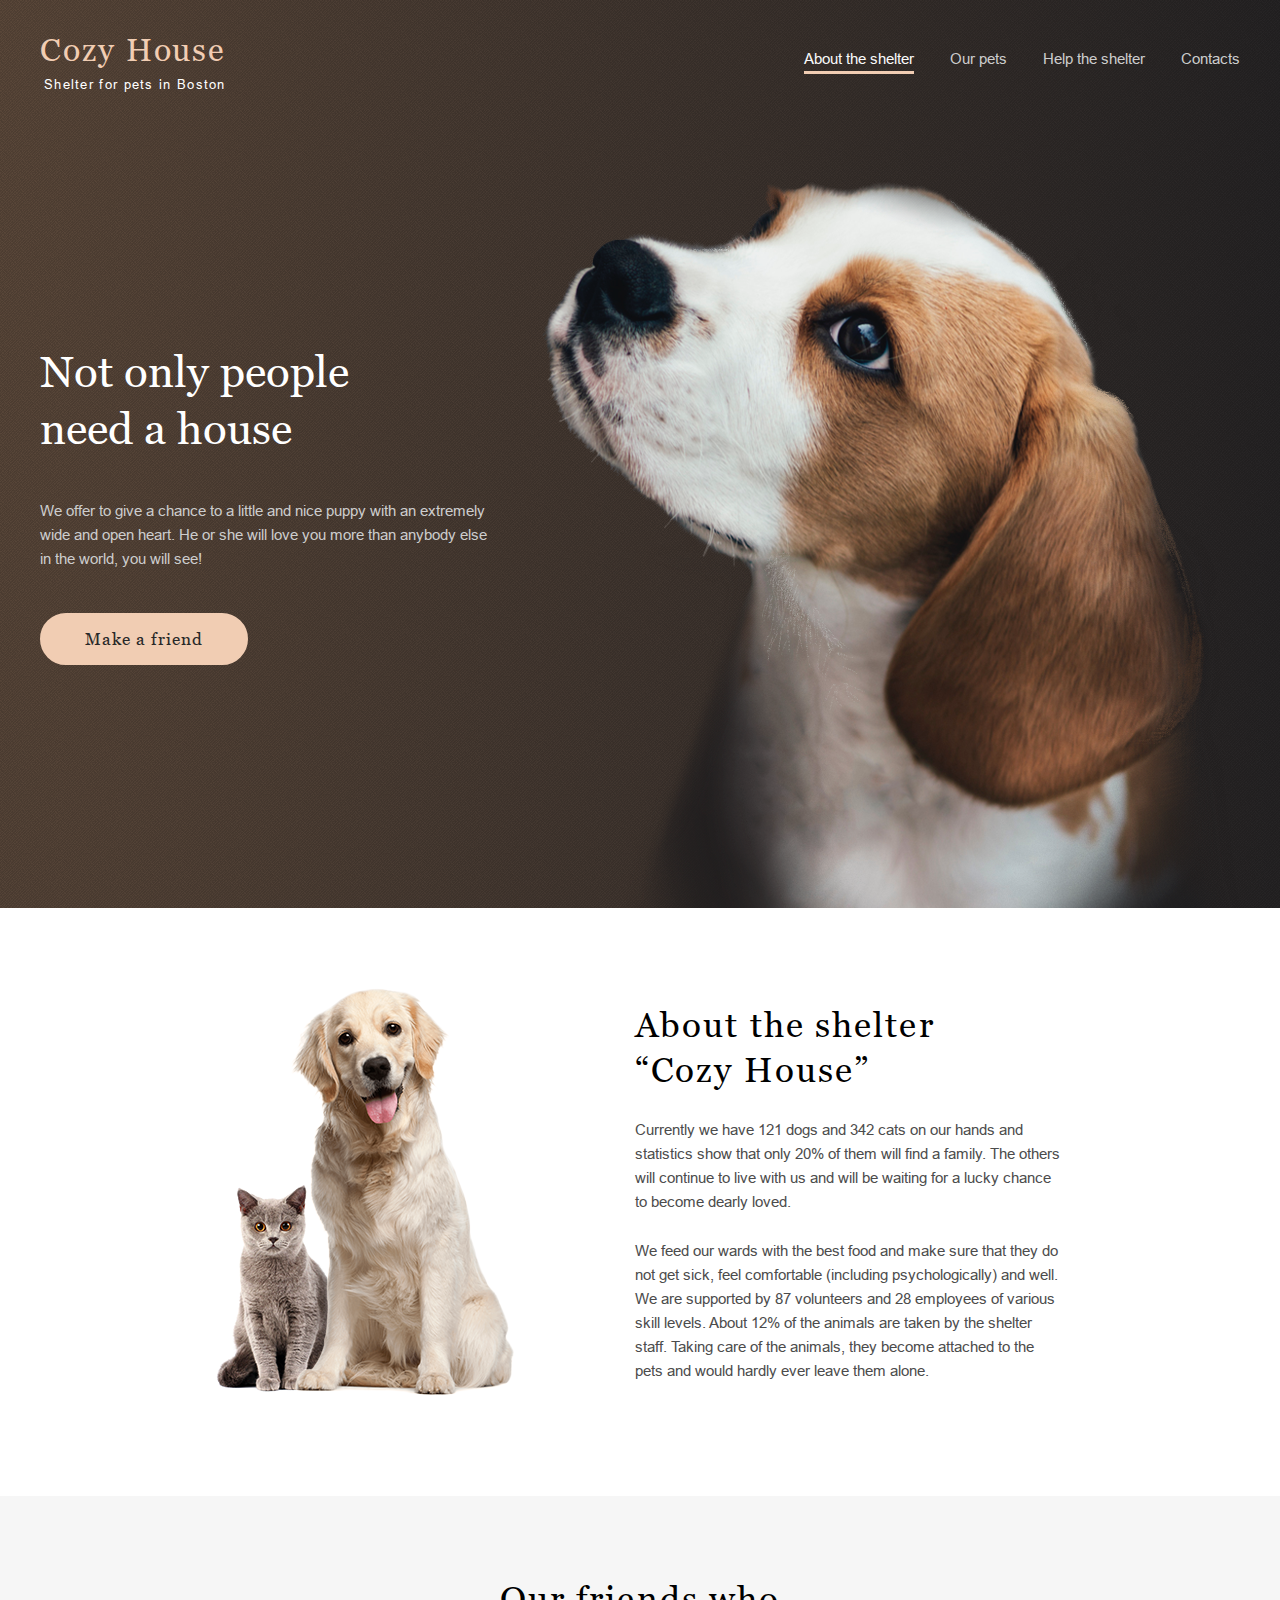
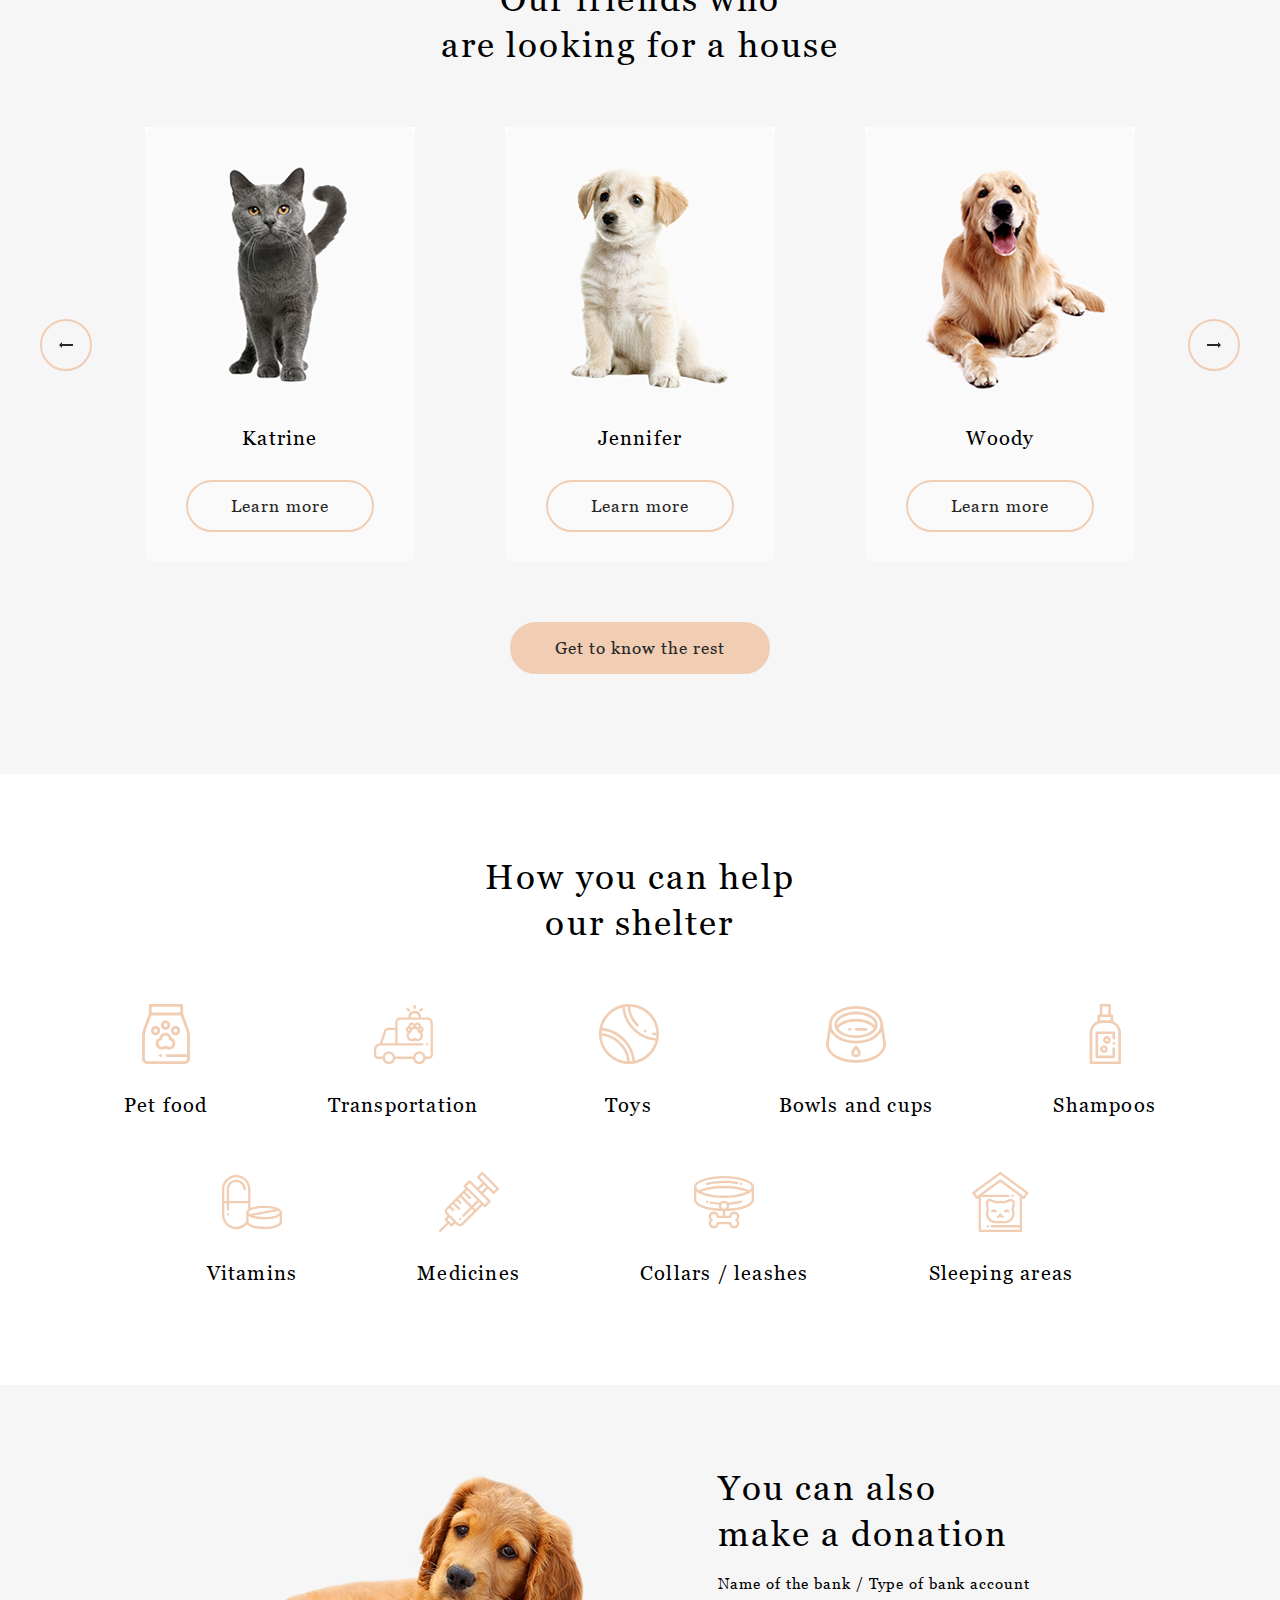
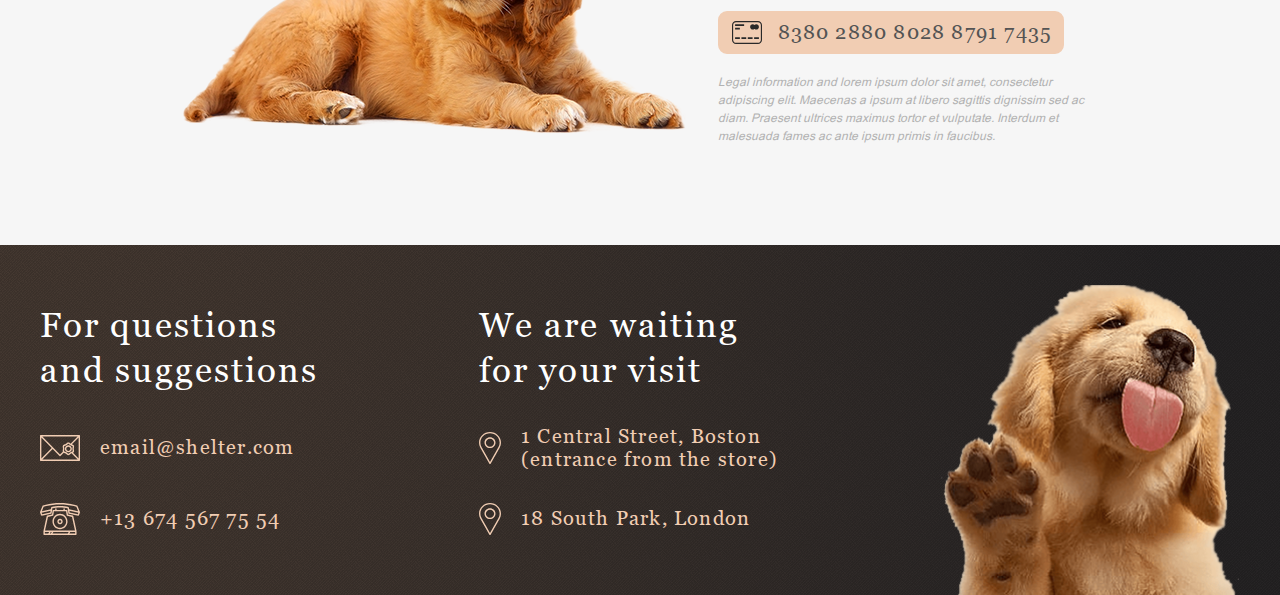
==== main/index.html @ 8ebf99be "fix: burger button elements" ====
<!DOCTYPE html>
<html lang="en">

<head>
  <meta charset="UTF-8">
  <meta name="viewport" content="width=device-width, initial-scale=1.0">
  <link rel="shortcut icon" href="../assets/favicon.ico" type="image/x-icon">
  <link rel="stylesheet" href="../assets/style.css">
  <link rel="stylesheet" href="style.css">

  <title>Cozy House - Main</title>
</head>

<body>
  <header class="header">
    <div class="header-wrapper">
      <a class="logo">
        <h1 class="logo__title title title--style-h1">Cozy House</h1>
        <div class="logo__subtitle">Shelter for pets in Boston</div>
      </a>

      <nav class="nav">
        <ul class="nav-list">
          <li class="nav-list__item nav-list__item--active">
            <a class="nav-list__link link">About the shelter</a>
          </li>
          <li class="nav-list__item">
            <a class="nav-list__link link" href="../pets/index.html">Our pets</a>
          </li>
          <li class="nav-list__item">
            <a class="nav-list__link link" href="#help">Help the shelter</a>
          </li>
          <li class="nav-list__item">
            <a class="nav-list__link link" href="#footer">Contacts</a>
          </li>
        </ul>
      </nav>

      <button class="burger-btn">
        <span class="burger-btn__line"></span>
        <span class="burger-btn__line"></span>
        <span class="burger-btn__line"></span>
      </button>
    </div>

  </header>
  <main>
    <section class="not-only">
      <div class="not-only-wrapper content-wrapper">
        <div class="not-only-content">
          <h2 class="not-only-content__heading title title--style-h2">Not only people need a house</h2>
          <p class="not-only-content__text text">
            We offer to give a chance to a little and nice puppy with an extremely wide and open heart. He or she will
            love you more than anybody else in the world, you will see!
          </p>
          <a href="#pets" class="not-only-content__button button button--style-primary">Make a friend</a>
        </div>

        <div class="start-screen__image">
          <img src="../assets/img/start-screen-puppy.png" alt="puppy">
        </div>
      </div>
    </section>

    <section class="about">
      <div class="about-wrapper content-wrapper">
        <div class="about__image">
          <img src="../assets/img/about-pets.png" alt="cat and dog">
        </div>

        <div class="about-content">
          <h3 class="about__heading title title--style-h3">About the shelter “Cozy House”</h3>
          <p class="about__text text">
            Currently we have 121 dogs and 342 cats on our hands and statistics show that only 20% of them will find a
            family. The others will continue to live with us and will be waiting for a lucky chance to become dearly
            loved.
          </p>
          <p class="about__text text">
            We feed our wards with the best food and make sure that they do not get sick, feel comfortable (including
            psychologically) and well. We are supported by 87 volunteers and 28 employees of various skill levels.
            About 12% of the animals are taken by the shelter staff. Taking care of the animals, they become attached
            to the pets and would hardly ever leave them alone.
          </p>
        </div>
      </div>
    </section>

    <section id="pets" class="pets">
      <div class="pets-wrapper content-wrapper">
        <h3 class="pets__heading title title--style-h3">
          Our friends who<br>
          are looking for a house
        </h3>

        <div class="slider">
          <button class="slider__arrow slider__arrow--direction-left button button--style-secondary button--form-round">
            <img src="../assets/svg/arrow-left.svg" alt="arrow left">
          </button>

          <div class="slider__cards pet-cards">
            <div class="slider-cards__card pet-card">
              <div class="pet-card__image">
                <img width="270" height="270" src="../assets/img/pets-katrine.jpg" alt="cat Katrine">
              </div>
              <div class="pet-card__name">Katrine</div>

              <button class="button button--style-secondary">Learn more</button>
            </div>

            <div class="slider-cards__card pet-card">
              <div class="pet-card__image">
                <img width="270" height="270" src="../assets/img/pets-jennifer.jpg" alt="puppy Jennifer">
              </div>
              <div class="pet-card__name">Jennifer</div>

              <button class="button button--style-secondary">Learn more</button>
            </div>

            <div class="slider-cards__card pet-card">
              <div class="pet-card__image">
                <img width="270" height="270" src="../assets/img/pets-woody.jpg" alt="dog Woody">
              </div>
              <div class="pet-card__name">Woody</div>

              <button class="button button--style-secondary">Learn more</button>
            </div>
          </div>

          <button
            class="slider__arrow slider__arrow--direction-right button button--style-secondary button--form-round">
            <img src="../assets/svg/arrow-right.svg" alt="arrow right">
          </button>
        </div>

        <a href="../pets/index.html" class="pets__button button button--style-primary">Get to know the rest</a>
      </div>
    </section>

    <section id="help" class="help">
      <div class="help-wrapper content-wrapper">
        <h3 class="help__heading title title--style-h3">
          How you can help our shelter
        </h3>

        <div class="help-items">
          <div class="help-items__item help-item">
            <div class="help-item__image">
              <img src="../assets/svg/icon-pet-food.svg" alt="pet food">
            </div>
            <div class="help-item__name title">Pet food</div>
          </div>
          <div class="help-items__item help-item">
            <div class="help-item__image">
              <img src="../assets/svg/icon-transportation.svg" alt="transportation">
            </div>
            <div class="help-item__name title">Transportation</div>
          </div>
          <div class="help-items__item help-item">
            <div class="help-item__image">
              <img src="../assets/svg/icon-toys.svg" alt="toys">
            </div>
            <div class="help-item__name title">Toys</div>
          </div>
          <div class="help-items__item help-item">
            <div class="help-item__image">
              <img src="../assets/svg/icon-bowls-and-cups.svg" alt="bowls and cups">
            </div>
            <div class="help-item__name title">Bowls and cups</div>
          </div>
          <div class="help-items__item help-item">
            <div class="help-item__image">
              <img src="../assets/svg/icon-shampoos.svg" alt="shampoos">
            </div>
            <div class="help-item__name title">Shampoos</div>
          </div>
          <div class="help-items__item help-item">
            <div class="help-item__image">
              <img src="../assets/svg/icon-vitamins.svg" alt="vitamins">
            </div>
            <div class="help-item__name title">Vitamins</div>
          </div>
          <div class="help-items__item help-item">
            <div class="help-item__image">
              <img src="../assets/svg/icon-medicines.svg" alt="medicines">
            </div>
            <div class="help-item__name title">Medicines</div>
          </div>
          <div class="help-items__item help-item">
            <div class="help-item__image">
              <img src="../assets/svg/icon-collars-or-leashes.svg" alt="collars or leashes">
            </div>
            <div class="help-item__name title">Collars / leashes</div>
          </div>
          <div class="help-items__item help-item">
            <div class="help-item__image">
              <img src="../assets/svg/icon-sleeping-area.svg" alt="sleeping areas">
            </div>
            <div class="help-item__name title">Sleeping areas</div>
          </div>
        </div>
      </div>
    </section>

    <section class="donation">
      <div class="donation-wrapper content-wrapper">
        <div class="donation__image">
          <img src="../assets/img/donation-dog.png" alt="cat and dog">
        </div>

        <div class="donation-content">
          <h3 class="donation__heading title title--style-h3">
            You can also make a donation
          </h3>
          <div class="donation__subheading title title--style-h5">Name of the bank / Type of bank account</div>
          <a class="donation__link donation-link button button--style-primary">
            <img width="31" height="23" src="../assets/svg/credit-card.svg" alt="credit card">
            <span class="donation-link__title title">8380 2880 8028 8791 7435</span>
          </a>
          <p class="donation__hint hint">
            Legal information and lorem ipsum dolor sit amet, consectetur adipiscing elit. Maecenas a ipsum at libero
            sagittis dignissim sed ac diam. Praesent ultrices maximus tortor et vulputate. Interdum et malesuada fames
            ac ante ipsum primis in faucibus.
          </p>
        </div>
      </div>
    </section>
  </main>

  <footer id="footer" class="footer">
    <div class="footer-wrapper">
      <div class="footer-contacts">
        <h3 class="footer__title title title--style-h3">For questions and suggestions</h3>
        <a class="footer-link" href="mailto:email@shelter.com">
          <svg class="footer-link__icon" width="40" height="32" viewBox="0 0 40 32" xmlns="http://www.w3.org/2000/svg">
            <path
              d="M39.315 3H0.684964C0.5033 3 0.329077 3.07325 0.200621 3.20362C0.0721657 3.334 0 3.51084 0 3.69522V28.3048C0 28.4892 0.0721657 28.666 0.200621 28.7964C0.329077 28.9268 0.5033 29 0.684964 29H39.315C39.4967 29 39.6709 28.9268 39.7994 28.7964C39.9278 28.666 40 28.4892 40 28.3048V3.69522C40 3.51084 39.9278 3.334 39.7994 3.20362C39.6709 3.07325 39.4967 3 39.315 3ZM32.5774 18.0331C32.6846 18.5259 32.7954 19.0355 32.6513 19.2882C32.4966 19.5596 31.9966 19.7173 31.5131 19.8699C31.1316 19.9902 30.7373 20.1147 30.3857 20.3212C30.0461 20.5206 29.7523 20.8001 29.4683 21.0704C29.0772 21.4426 28.7079 21.794 28.374 21.794C28.04 21.794 27.6706 21.4425 27.2797 21.0704C26.9956 20.8001 26.7018 20.5205 26.3622 20.3212C26.0107 20.1147 25.6163 19.9903 25.2348 19.8699C24.7513 19.7173 24.2513 19.5596 24.0967 19.2882C23.9526 19.0355 24.0633 18.5259 24.1705 18.0331C24.2584 17.6285 24.3493 17.2103 24.3493 16.7821C24.3493 16.354 24.2584 15.9356 24.1705 15.5311C24.0633 15.0383 23.9526 14.5288 24.0967 14.2759C24.2513 14.0046 24.7513 13.8468 25.2348 13.6942C25.6163 13.5739 26.0107 13.4494 26.3622 13.243C26.7018 13.0435 26.9956 12.764 27.2797 12.4937C27.6706 12.1216 28.04 11.7701 28.374 11.7701C28.7079 11.7701 29.0773 12.1216 29.4683 12.4937C29.7523 12.764 30.0461 13.0435 30.3857 13.243C30.7373 13.4493 31.1316 13.5738 31.5131 13.6941C31.9966 13.8467 32.4966 14.0045 32.6512 14.2758C32.7954 14.5286 32.6846 15.0381 32.5774 15.5309C32.4895 15.9354 32.3986 16.3537 32.3986 16.7819C32.3986 17.2102 32.4895 17.6286 32.5774 18.0331ZM30.5975 11.6608C30.5345 11.6024 30.4705 11.5416 30.4053 11.4795C29.8904 10.9896 29.2497 10.3798 28.374 10.3798C27.4982 10.3798 26.8575 10.9896 26.3426 11.4795C26.1045 11.7061 25.8796 11.9201 25.6761 12.0396C25.4574 12.168 25.1518 12.2645 24.8281 12.3666C24.1276 12.5876 23.3336 12.8381 22.9109 13.5797C22.5001 14.3004 22.6768 15.1134 22.8328 15.8307C22.9081 16.1777 22.9794 16.5055 22.9794 16.7821C22.9794 17.0587 22.9081 17.3866 22.8328 17.7336C22.6975 18.3556 22.5473 19.0496 22.7775 19.693L19.9997 22.5464L2.32449 4.39044H37.6748L30.5975 11.6608ZM11.7007 16L1.36993 26.6116V5.38812L11.7007 16ZM12.6635 16.989L19.5124 24.0242C19.5761 24.0896 19.6519 24.1416 19.7356 24.177C19.8192 24.2125 19.9089 24.2308 19.9996 24.2308C20.0902 24.2308 20.18 24.2125 20.2636 24.177C20.3472 24.1416 20.4231 24.0896 20.4868 24.0242L23.6841 20.7398C24.044 20.9494 24.4495 21.0781 24.8281 21.1976C25.1518 21.2997 25.4575 21.3962 25.6761 21.5245C25.8796 21.644 26.1044 21.8581 26.3426 22.0846C26.8575 22.5746 27.4982 23.1844 28.374 23.1844C29.2496 23.1844 29.8904 22.5746 30.4053 22.0846C30.6434 21.858 30.8682 21.644 31.0718 21.5244C31.2043 21.4466 31.3691 21.3806 31.5502 21.3179L37.675 27.6094H2.32431L12.6635 16.989ZM32.9664 20.7946C33.3117 20.6108 33.6223 20.3612 33.8371 19.9846C34.2479 19.2639 34.0711 18.4508 33.9151 17.7336C33.8398 17.3866 33.7686 17.0587 33.7686 16.7821C33.7686 16.5055 33.8398 16.1777 33.9151 15.8307C34.0711 15.1134 34.2479 14.3005 33.837 13.5797C33.4142 12.8381 32.6203 12.5876 31.9197 12.3666L31.8559 12.3463L38.6301 5.38738V26.6122L32.9664 20.7946Z"
              fill="#F1CDB3" />
            <path
              d="M28.374 13.2424C26.451 13.2424 24.8865 14.8302 24.8865 16.782C24.8865 18.7337 26.451 20.3215 28.374 20.3215C30.297 20.3215 31.8614 18.7337 31.8614 16.782C31.8614 14.8302 30.2969 13.2424 28.374 13.2424ZM28.374 18.9311C27.2064 18.9311 26.2564 17.967 26.2564 16.782C26.2564 15.5969 27.2063 14.6328 28.374 14.6328C29.5416 14.6328 30.4915 15.5969 30.4915 16.782C30.4915 17.967 29.5415 18.9311 28.374 18.9311Z"
              fill="#F1CDB3" />
          </svg>
          <span class="footer-link__text title title--style-h4">email@shelter.com</span>
        </a>

        <a href="tel:+136745677554" class="footer-link">
          <svg class="footer-link__icon" width="40" height="32" viewBox="0 0 40 32" xmlns="http://www.w3.org/2000/svg">
            <path
              d="M39.9461 8.89543L37.5102 2.9049C37.4685 2.80251 37.4043 2.71139 37.3226 2.63868C37.2408 2.56598 37.1437 2.51367 37.0389 2.48585L34.111 1.70799C25.5388 -0.569376 14.4609 -0.569281 5.88906 1.70799L2.96105 2.48585C2.85626 2.51367 2.75918 2.56598 2.67743 2.63868C2.59568 2.71139 2.53147 2.80251 2.48984 2.9049L0.0539764 8.89543C-0.0131281 9.06038 -0.0178273 9.24503 0.0407965 9.41333L1.01509 12.2089C1.07166 12.3713 1.18339 12.5075 1.32986 12.5925C1.47633 12.6775 1.64776 12.7056 1.8128 12.6717L11.0692 10.7747C11.2084 10.7462 11.3359 10.675 11.4348 10.5706C11.5337 10.4661 11.5993 10.3334 11.623 10.19L12.4245 5.32594C16.8365 4.18994 23.1635 4.18994 27.5753 5.32594L28.3769 10.19C28.4006 10.3335 28.4662 10.4663 28.5651 10.5707C28.664 10.6751 28.7915 10.7463 28.9307 10.7748L38.187 12.6718C38.3521 12.7056 38.5234 12.6774 38.6699 12.5924C38.8164 12.5075 38.9281 12.3714 38.9848 12.209L39.9592 9.41343C40.0178 9.2451 40.0131 9.06043 39.9461 8.89543ZM2.13193 11.1412L1.63183 9.70624L10.5973 7.78606L10.321 9.46295L2.13193 11.1412ZM11.6222 4.0568C11.4935 4.09314 11.3777 4.16636 11.2883 4.26784C11.1989 4.36933 11.1396 4.49486 11.1174 4.62969L10.848 6.26453L1.85991 8.1896L3.65015 3.78707L6.2409 3.09877C14.5991 0.878304 25.4007 0.878208 33.7593 3.09877L36.35 3.78707L38.1403 8.1896L29.1522 6.26453L28.8828 4.62969C28.8606 4.49487 28.8013 4.36936 28.7119 4.26788C28.6224 4.1664 28.5066 4.09318 28.378 4.0568C23.6016 2.70615 16.3984 2.70615 11.6222 4.0568ZM37.8681 11.1412L29.6792 9.46295L29.4028 7.78606L38.3682 9.70624L37.8681 11.1412Z"
              fill="#F1CDB3" />
            <path
              d="M33.2901 13.1186C33.261 12.9842 33.1948 12.8612 33.0995 12.7643C33.0041 12.6673 32.8836 12.6005 32.7522 12.5717L27.9776 11.526L27.3764 7.51395C27.351 7.34431 27.2672 7.18959 27.1401 7.07781C27.013 6.96603 26.851 6.90458 26.6835 6.90458H24.814V5.96398C24.814 5.56724 24.5002 5.2456 24.1129 5.2456C23.7257 5.2456 23.4119 5.56724 23.4119 5.96398V6.90458H16.5882V5.96398C16.5882 5.56724 16.2744 5.2456 15.8871 5.2456C15.4999 5.2456 15.1861 5.56724 15.1861 5.96398V6.90458H13.3166C13.1491 6.90458 12.9871 6.96603 12.86 7.07781C12.7329 7.18959 12.6491 7.34431 12.6237 7.51395L12.0224 11.526L7.24791 12.5717C7.11654 12.6005 6.996 12.6673 6.90063 12.7643C6.80527 12.8612 6.73908 12.9842 6.70996 13.1186L3.46796 28.0878C3.45692 28.1389 3.45134 28.1911 3.45132 28.2434V31.2816C3.45132 31.4721 3.52519 31.6549 3.65666 31.7896C3.78814 31.9243 3.96645 32 4.15239 32H35.8477C36.0336 32 36.212 31.9243 36.3434 31.7896C36.4749 31.6549 36.5488 31.4721 36.5488 31.2816V28.2434C36.5488 28.1911 36.5432 28.1389 36.5321 28.0878L33.2901 13.1186ZM7.98131 13.8802L12.7885 12.8273C12.9276 12.7968 13.0544 12.7238 13.152 12.6178C13.2496 12.5118 13.3134 12.3779 13.335 12.2338L13.9183 8.34134H26.0819L26.6651 12.2338C26.6867 12.3779 26.7505 12.5118 26.8481 12.6178C26.9457 12.7238 27.0725 12.7968 27.2115 12.8273L32.0189 13.8802L34.9741 27.5251H5.0261L7.98131 13.8802ZM11.7966 28.9618L10.8935 30.5632H9.82782L10.7309 28.9618H11.7966ZM13.416 28.9618H28.6721L27.769 30.5632H12.513L13.416 28.9618ZM4.85345 28.9618H9.11142L8.20836 30.5632H4.85345V28.9618ZM29.3885 30.5632L30.2916 28.9618H35.1466V30.5632H29.3885Z"
              fill="#F1CDB3" />
            <path
              d="M20 26.1606C24.1492 26.1606 27.5248 22.7016 27.5248 18.45C27.5248 14.1983 24.1492 10.7393 20 10.7393C15.8509 10.7393 12.4753 14.1983 12.4753 18.45C12.4753 22.7016 15.8509 26.1606 20 26.1606ZM20 12.1761C23.3761 12.1761 26.1227 14.9905 26.1227 18.45C26.1227 21.9094 23.3761 24.7238 20 24.7238C16.624 24.7238 13.8774 21.9094 13.8774 18.45C13.8774 14.9905 16.624 12.1761 20 12.1761Z"
              fill="#F1CDB3" />
            <path
              d="M20 21.1847C21.4717 21.1847 22.6691 19.9578 22.6691 18.4497C22.6691 16.9416 21.4717 15.7147 20 15.7147C18.5283 15.7147 17.3309 16.9416 17.3309 18.4497C17.3309 19.9578 18.5283 21.1847 20 21.1847ZM20 17.1514C20.6987 17.1514 21.267 17.7338 21.267 18.4497C21.267 19.1656 20.6987 19.7479 20 19.7479C19.3014 19.7479 18.733 19.1656 18.733 18.4497C18.733 17.7339 19.3014 17.1514 20 17.1514Z"
              fill="#F1CDB3" />
          </svg>
          <span class="footer-link__text title title title--style-h4">+13 674 567 75 54</span>
        </a>
      </div>

      <div class="footer-locations">
        <h3 class="footer__title title title--style-h3">We are waiting for your visit</h3>
        <a class="footer-link" href="https://maps.app.goo.gl/YKdQUfPBckraGof38" target="_blank">
          <svg class="footer-link__icon" width="22" height="32" viewBox="0 0 22 32" xmlns="http://www.w3.org/2000/svg">
            <path
              d="M11 0C4.93475 0 3.05176e-05 4.78519 3.05176e-05 10.6667C3.05176e-05 12.4323 0.455262 14.1829 1.32067 15.7357L10.3985 31.6562C10.5193 31.8685 10.7496 32 11 32C11.2504 32 11.4807 31.8685 11.6016 31.6562L20.6827 15.7304C21.5448 14.1829 22 12.4323 22 10.6666C22 4.78519 17.0653 0 11 0ZM19.4762 15.0905L11 29.9557L2.52717 15.0964C1.7732 13.7435 1.37507 12.2116 1.37507 10.6667C1.37507 5.52019 5.69278 1.33337 11 1.33337C16.3073 1.33337 20.625 5.52025 20.625 10.6667C20.625 12.2116 20.2269 13.7435 19.4762 15.0905Z" />
            <path
              d="M11 5.33329C7.9674 5.33329 5.50008 7.72585 5.50008 10.6666C5.50008 13.6074 7.9674 16 11 16C14.0327 16 16.5 13.6074 16.5 10.6667C16.5 7.72592 14.0327 5.33329 11 5.33329ZM11 14.6667C8.72537 14.6667 6.87505 12.8724 6.87505 10.6667C6.87505 8.46092 8.72537 6.66667 11 6.66667C13.2747 6.66667 15.125 8.46092 15.125 10.6667C15.125 12.8724 13.2747 14.6667 11 14.6667Z" />
          </svg>

          <span class="footer-link__text title title--style-h4">
            1 Central Street, Boston (entrance from the store)
          </span>
        </a>

        <a href="https://maps.app.goo.gl/YKdQUfPBckraGof38" class="footer-link" target="_blank">
          <svg class="footer-link__icon" width="22" height="32" viewBox="0 0 22 32" xmlns="http://www.w3.org/2000/svg">
            <path
              d="M11 0C4.93475 0 3.05176e-05 4.78519 3.05176e-05 10.6667C3.05176e-05 12.4323 0.455262 14.1829 1.32067 15.7357L10.3985 31.6562C10.5193 31.8685 10.7496 32 11 32C11.2504 32 11.4807 31.8685 11.6016 31.6562L20.6827 15.7304C21.5448 14.1829 22 12.4323 22 10.6666C22 4.78519 17.0653 0 11 0ZM19.4762 15.0905L11 29.9557L2.52717 15.0964C1.7732 13.7435 1.37507 12.2116 1.37507 10.6667C1.37507 5.52019 5.69278 1.33337 11 1.33337C16.3073 1.33337 20.625 5.52025 20.625 10.6667C20.625 12.2116 20.2269 13.7435 19.4762 15.0905Z" />
            <path
              d="M11 5.33329C7.9674 5.33329 5.50008 7.72585 5.50008 10.6666C5.50008 13.6074 7.9674 16 11 16C14.0327 16 16.5 13.6074 16.5 10.6667C16.5 7.72592 14.0327 5.33329 11 5.33329ZM11 14.6667C8.72537 14.6667 6.87505 12.8724 6.87505 10.6667C6.87505 8.46092 8.72537 6.66667 11 6.66667C13.2747 6.66667 15.125 8.46092 15.125 10.6667C15.125 12.8724 13.2747 14.6667 11 14.6667Z" />
          </svg>

          <span class="footer-link__text title title title--style-h4"> 18 South Park, London </span>
        </a>
      </div>
      <div class="footer-image">
        <img src="../assets/img/footer-puppy.png" alt="puppy">
      </div>
    </div>
  </footer>

  <script src="index.js"></script>
</body>

</html>
---- assets/style.css ----
@font-face {
  font-family: 'Arial';
  src: url('./fonts/arial/arial-regular.ttf');
  font-weight: 400;
}

@font-face {
  font-family: 'Georgia';
  src: url('./fonts/georgia/georgia-regular.ttf');
  font-weight: 400;
}

:root {
  --font-family: 'Georgia', sans-serif;
  --second-family: 'Arial', sans-serif;

  --color-light-xl: #fff;
  --color-light-l: #f6f6f6;
  --color-light-s: #fafafa;

  --color-dark-s: #cdcdcd;
  --color-dark-m: #b2b2b2;
  --color-dark-l: #545454;
  --color-dark-xl: #4c4c4c;
  --color-dark-2xl: #444;
  --color-dark-3xl: #292929;

  --color-primary: #f1cdb3;
  --color-primary-light: #fddcc4;
}

* {
  box-sizing: border-box;
  padding: 0;
  margin: 0;
}

html {
  font-size: 18px;
  scroll-behavior: smooth;
}

body {
  position: relative;

  background: url('../assets/img/noise_transparent.png'),
    radial-gradient(100% 215.42% at 0% 0%, #5b483a 0%, #262425 100%);
}

img {
  object-fit: contain;
  width: 100%;
}

.title {
  font-family: var(--font-family);
  font-weight: 400;
  letter-spacing: 0.06em;
}

.title--style-h1 {
  font-size: 32px;
  line-height: 36px;
}

.title--style-h2 {
  font-size: 44px;
  line-height: 57.2px;
  letter-spacing: 0;
}

.title--style-h3 {
  font-size: 35px;
  line-height: 45.5px;
}

.title--style-h4 {
  font-size: 20px;
  line-height: 23px;
}

.title--style-h5 {
  font-size: 15px;
  line-height: 16.5px;
}

p,
.hint {
  font-family: var(--second-family);
  font-weight: 400;
}

.text {
  font-size: 15px;
  line-height: 24px;
}

.hint {
  font-size: 12px;
  font-style: italic;
  line-height: 18px;
}

.header {
  position: absolute;
  width: 100%;
  overflow: hidden;
}

.header-wrapper {
  display: flex;
  justify-content: space-between;
  align-items: center;

  max-width: 1280px;
  margin: 0 auto;
  padding: 30px 40px;
}

.logo {
  display: flex;
  flex-direction: column;
  gap: 10px;

  text-decoration: none;
}

.logo__title {
  color: var(--color-primary);
}

.logo__subtitle {
  padding-left: 4px;

  font-family: var(--second-family);
  font-weight: 400;
  font-size: 13px;
  color: var(--color-light-xl);
  letter-spacing: 0.1em;
  line-height: 14px;
}

.nav-list {
  display: flex;
  gap: 36px;
  padding: 17px 0 17px;
}

.nav-list__item {
  list-style: none;
}

.link {
  font-family: var(--second-family);
  font-weight: 400;
  font-size: 15px;
  line-height: 24px;
  text-decoration: none;

  transition: all 0.15s linear;
}

.nav-list__item--active {
  border-bottom: 3px solid var(--color-primary);
  pointer-events: none;
}

.link {
  color: var(--color-dark-s);
}

.nav-list__item--active .link,
.link:hover {
  color: var(--color-light-s);
}

.header--style-secondary {
  position: relative;
  background-color: var(--color-light-xl);
}

.header--style-secondary .logo__title {
  color: var(--color-dark-l);
}

.header--style-secondary .logo__subtitle {
  color: var(--color-dark-3xl);
}

.header--style-secondary .link {
  color: var(--color-dark-l);
}

.header--style-secondary .nav-list__item--active .link {
  color: var(--color-dark-3xl);
}

.header--style-secondary .nav .link:hover {
  color: var(--color-dark-3xl);
}

.content-wrapper {
  display: flex;
  justify-content: center;
  align-items: center;

  margin: 0 auto;
  max-width: 1280px;
  padding: 80px 40px 100px;
}

.button {
  width: fit-content;
  padding: 13px 43px;
  border-radius: 100px;

  font-family: var(--font-family);
  font-size: 17px;
  font-weight: 400;
  line-height: 22.1px;
  letter-spacing: 0.06em;
  color: var(--color-dark-3xl);
  text-decoration: none;

  cursor: pointer;

  transition: all 0.15s linear;
}

.button--style-primary {
  border: 2px solid var(--color-primary);
  background-color: var(--color-primary);
}

.button--style-primary:hover {
  background-color: var(--color-light-s);
}

.button--style-secondary {
  background-color: inherit;
  border: 2px solid var(--color-primary);
}

.button--style-secondary:hover {
  background-color: var(--color-primary);
}

.button--form-round {
  display: flex;
  justify-content: center;
  align-items: center;

  width: 52px;
  height: 52px;

  border-radius: 50%;
  padding: 0;
}

.button--form-round img {
  width: 14px;
  height: 6px;
}

.button--style-secondary:disabled {
  border: 2px solid var(--color-dark-s);
  color: var(--color-dark-s);

  pointer-events: none;
}

.footer-wrapper {
  display: flex;
  justify-content: center;
  flex-wrap: wrap;
  column-gap: 13.25%;
  row-gap: 65px;

  margin: 0 auto;
  max-width: 1280px;
  padding: 40px 40px 0 40px;
}

.footer-contacts,
.footer-locations {
  display: flex;
  flex-direction: column;
}

.footer-contacts {
  max-width: 280px;
  gap: 39px;
}

.footer-locations {
  max-width: 302px;
  gap: 32px;
}

.footer__title {
  padding-top: 17px;
  color: var(--color-light-xl);
}

.footer-link {
  display: flex;
  align-items: center;
  gap: 20px;

  text-decoration: none;
  transition: all 0.15s linear;
}

.footer-link__icon {
  flex-shrink: 0;
}

.footer-link:hover .footer-link__text {
  color: var(--color-light-s);
}

.footer-link path {
  fill: var(--color-primary);
}

.footer-link:hover path {
  fill: var(--color-light-s);
}

.footer-link__text {
  color: var(--color-primary);
}

.footer-image {
  max-width: 300px;

  display: flex;
  align-items: end;
}

.pet-cards {
  display: flex;
  justify-content: space-between;
  gap: 40px;

  width: 100%;
}

.pet-card {
  display: flex;
  flex-direction: column;
  justify-content: center;
  align-items: center;
  gap: 30px;

  width: 270px;
  height: 435px;
  padding-bottom: 30px;

  background-color: var(--color-light-s);
  border-radius: 9px;

  cursor: pointer;
  transition: all 0.15s linear;
}
.pet-card:hover {
  background-color: var(--color-light-xl);
  box-shadow: 0px 2px 35px 14px #0d0d0d0a;
}

.pet-card:hover .button {
  background-color: var(--color-primary);
}

.pet-card__image {
  width: 270px;
  height: 270px;
}

.pet-card__name {
  font-family: var(--font-family);
  font-size: 20px;
  font-weight: 400;
  line-height: 22.72px;
  letter-spacing: 0.06em;
  text-align: center;
}

.burger-btn {
  position: relative;

  z-index: 100;

  display: none;
  flex-direction: column;
  justify-content: center;
  gap: 8px;

  width: 30px;
  height: 30px;

  background-color: transparent;
  border: none;
  outline: none;

  cursor: pointer;
  transition: 0.5s all linear;
}

.burger-btn.active {
  transform: rotate(90deg);
}

.burger-btn__line {
  display: block;
  width: 100%;
  height: 2px;

  transition: background-color 0.3s linear;
}

.burger-btn__line {
  background-color: var(--color-primary);
}

.burger-btn:hover .burger-btn__line {
  background-color: var(--color-light-s);
  transition: background-color 0.2s;
}

.header--style-secondary .burger-btn .burger-btn__line {
  background-color: var(--color-dark-xl);
}

.header--style-secondary .burger-btn:hover .burger-btn__line {
  color: var(--color-dark-l);
  transition: background-color 0.2s;
}

@media screen and (max-width: 768px) {
  .content-wrapper {
    flex-direction: column;

    padding: 80px 30px 100px;
  }

  .header-wrapper {
    padding: 30px 30px;
  }

  .footer-wrapper {
    padding: 30px 30px 0 30px;
    column-gap: 8.25%;
  }
  .footer__title {
    padding-top: 0;
    max-width: 280px;
  }
}

@media screen and (max-width: 767px) {
  .burger-btn {
    display: flex;
  }

  .nav {
    position: absolute;
    top: 0;
    right: -100vw;

    z-index: 50;

    width: 100vw;
    height: 100vh;

    background-color: #29292999;
  }

  .nav.open {
    right: 0;
  }

  .nav-list {
    flex-direction: column;
    justify-content: center;
    align-items: center;
    gap: 40px;

    height: 100%;
    max-width: 320px;
    padding: 0 0 0 0;
    margin-left: auto;

    background: var(--color-dark-xl);
    transition: width 0.2s;
  }

  .header--style-secondary .nav-list {
    background: var(--color-light-xl);
  }

  .nav-list__item {
    width: fit-content;
  }

  .nav-list__link {
    font-size: 32px;
    line-height: 51.2px;
  }
}

@media screen and (max-width: 480px) {
  .title--style-h2,
  .title--style-h3 {
    font-size: 25px;
    line-height: 32.5px;
    letter-spacing: 0.06em;
  }

  .title--style-h5 {
    font-size: 15px;
    line-height: 24px;
    letter-spacing: 0;
  }

  .content-wrapper {
    padding: 41.5px 10px;
    text-align: justify;
  }

  .title {
    text-align: center;
  }

  .header-wrapper {
    padding: 30px 20px;
  }

  .footer-wrapper {
    padding: 30px 10px 0 10px;
    row-gap: 39px;
  }

  .footer-contacts,
  .footer-locations {
    align-items: center;
    gap: 40px;
  }

  .footer-link__text {
    text-align: left;
  }

  .footer-locations .footer-link {
    align-self: flex-start;
  }

  .footer-image {
    max-width: 260px;
  }
}
---- main/style.css ----
.not-only-wrapper {
  align-items: end;
  gap: 3.5%;
  padding: 180px 40px 0;
}

.not-only-content {
  flex-shrink: 2;

  display: flex;
  flex-direction: column;
  gap: 42px;
  align-self: center;

  padding-bottom: 80px;
  max-width: 460px;
}

.not-only-content__heading {
  max-width: 310px;
  color: var(--color-light-xl);
}

.not-only-content__text {
  color: var(--color-dark-s);
}

.start-screen__image {
  flex-shrink: 1.4;

  display: flex;
  justify-content: center;
  align-items: end;
  max-width: 698px;
}

.about {
  background-color: var(--color-light-xl);
}

.about-wrapper {
  column-gap: 10%;
}

.about__image {
  flex-shrink: 0;
  max-width: 300px;
  max-height: 408px;
}

.about-content {
  display: flex;
  flex-direction: column;
  max-width: 430px;
  gap: 25px;
}

.about__heading {
  max-width: 370px;
}

.about__text {
  color: var(--color-dark-xl);
}

.pets {
  background-color: var(--color-light-l);
}

.pets-wrapper,
.help-wrapper {
  flex-direction: column;
}

.pets-wrapper {
  gap: 60px;
}
.help-wrapper {
  gap: 59px;
}

.pets__heading,
.help__heading {
  text-align: center;
}

.help__heading {
  max-width: 310px;
}

.slider {
  display: grid;
  grid-template-columns: minmax(52px, 1fr) minmax(270px, 990px) minmax(52px, 1fr);
  grid-template-areas: 'sa--left sc sa--right';
  align-items: center;
  gap: 12px;

  width: 100%;
}

.slider__cards {
  grid-area: sc;

  overflow: hidden;
}

.slider__arrow--direction-left {
  grid-area: sa--left;
}

.slider__arrow--direction-right {
  grid-area: sa--right;
  justify-self: end;
}

.help {
  background-color: var(--color-light-xl);
}

.help-items {
  display: flex;
  flex-wrap: wrap;
  justify-content: center;

  max-width: 1040px;
  column-gap: 120px;
  row-gap: 55px;
}

.help-item {
  text-align: center;
}

.help-item__image {
  width: 60px;
  height: 60px;
  margin: 0 auto 30px;
}

.help-item__image img {
  height: 100%;
}

.help-item__name {
  font-size: 20px;
  line-height: 23px;
}

.donation {
  background-color: var(--color-light-l);
}

.donation-wrapper {
  gap: 2.5%;
}

.donation__image {
  max-width: 505px;
  max-height: 261px;
}

.donation-content {
  flex-shrink: 2;
  display: flex;
  flex-direction: column;
  max-width: 380px;
  gap: 19px;
}

.donation__heading {
  max-width: 300px;
}

.donation-link {
  display: flex;
  align-items: center;
  gap: 15px;

  max-width: 350px;
  height: 43px;
  padding: 10px 10px 10px 12px;

  border-radius: 9px;
  color: var(--color-dark-l);
}

.donation-link img {
  width: 31px;
  height: 23px;
}

.donation-link__title {
  font-size: 20px;
  line-height: 23px;
}

.donation__hint {
  color: var(--color-dark-m);
}

@media screen and (max-width: 768px) {
  .not-only-wrapper {
    padding: 150px 30px 0;
  }

  .not-only-content {
    padding-bottom: 100px;
  }

  .not-only-content__button {
    align-self: center;
  }

  .start-screen__image {
    max-width: 80.3%;
    align-self: flex-end;
  }

  .donation-wrapper,
  .about-wrapper {
    flex-direction: column-reverse;
    row-gap: 80px;
  }

  .donation-content {
    gap: 20px;
  }

  .pets-wrapper {
    gap: 59px;
  }

  .donation-wrapper {
    row-gap: 60px;
  }

  .help-items {
    column-gap: 60px;
  }
  .help-item {
    width: 170px;
  }
}

@media screen and (max-width: 480px) {
  .donation-wrapper {
    padding-bottom: 36px;
  }
  .donation__image {
    width: 87.5%;
  }

  .donation-link {
    padding: 11px;
  }

  .not-only-content,
  .about-content,
  .donation-content {
    align-items: center;
  }

  .not-only-wrapper {
    padding: 150px 10px 0;
  }

  .not-only-content__heading {
    max-width: 260px;
  }

  .not-only-content__text {
    text-align: center;
  }

  .not-only-content {
    padding-bottom: 105px;
  }

  .donation-link__title {
    font-size: 15px;
    line-height: 16.5px;
  }

  .start-screen__image {
    max-width: 86.5%;
  }

  .about-content {
    padding: 0 15px;
    gap: 23px;
  }

  .about__image {
    max-width: 260px;
    max-height: 354px;
  }

  .pets-wrapper,
  .donation-wrapper,
  .about-wrapper,
  .help-wrapper {
    gap: 42px;
  }

  .slider {
    grid-template-columns: repeat(2, 1fr);
    grid-template-rows: 1fr 52px;
    grid-template-areas:
      'sc sc'
      'sa--left sa--right';
    justify-items: center;
    row-gap: 20px;
    column-gap: 0px;

    padding: 0 15px;
  }

  .slider__arrow--direction-right {
    justify-self: auto;
  }

  .donation__heading,
  .help__heading {
    max-width: 225px;
  }

  .help-items {
    column-gap: 30px;
    row-gap: 30px;
    justify-content: start;

    padding: 1px 4px;
  }

  .help-item {
    width: 130px;
  }
  .help-item__image {
    width: 50px;
    height: 50px;
    margin: 0 auto 20px;
  }

  .help-item__name {
    font-size: 15px;
    line-height: 16.5px;
  }

  .donation-content {
    padding: 0 10px;
  }
}

@media screen and (max-width: 300px) {
  .help-items {
    justify-content: space-between;
  }
}
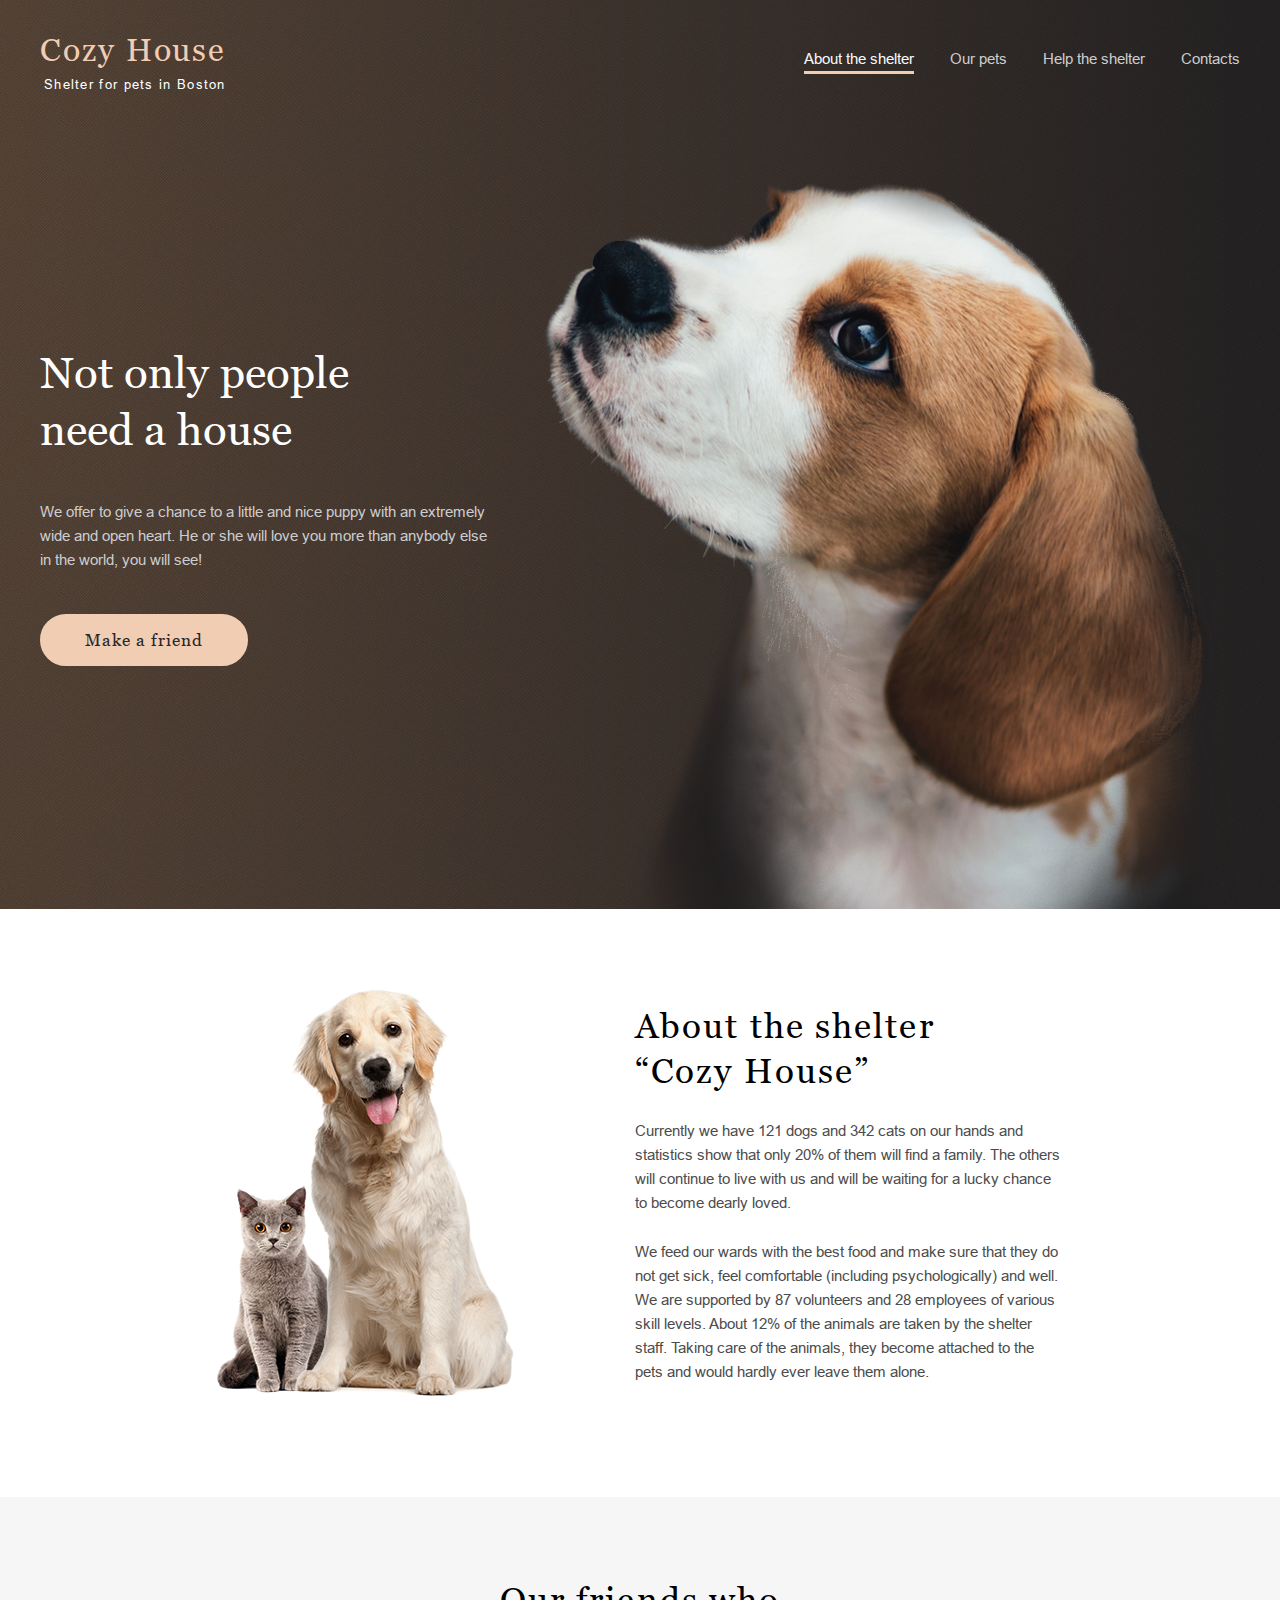
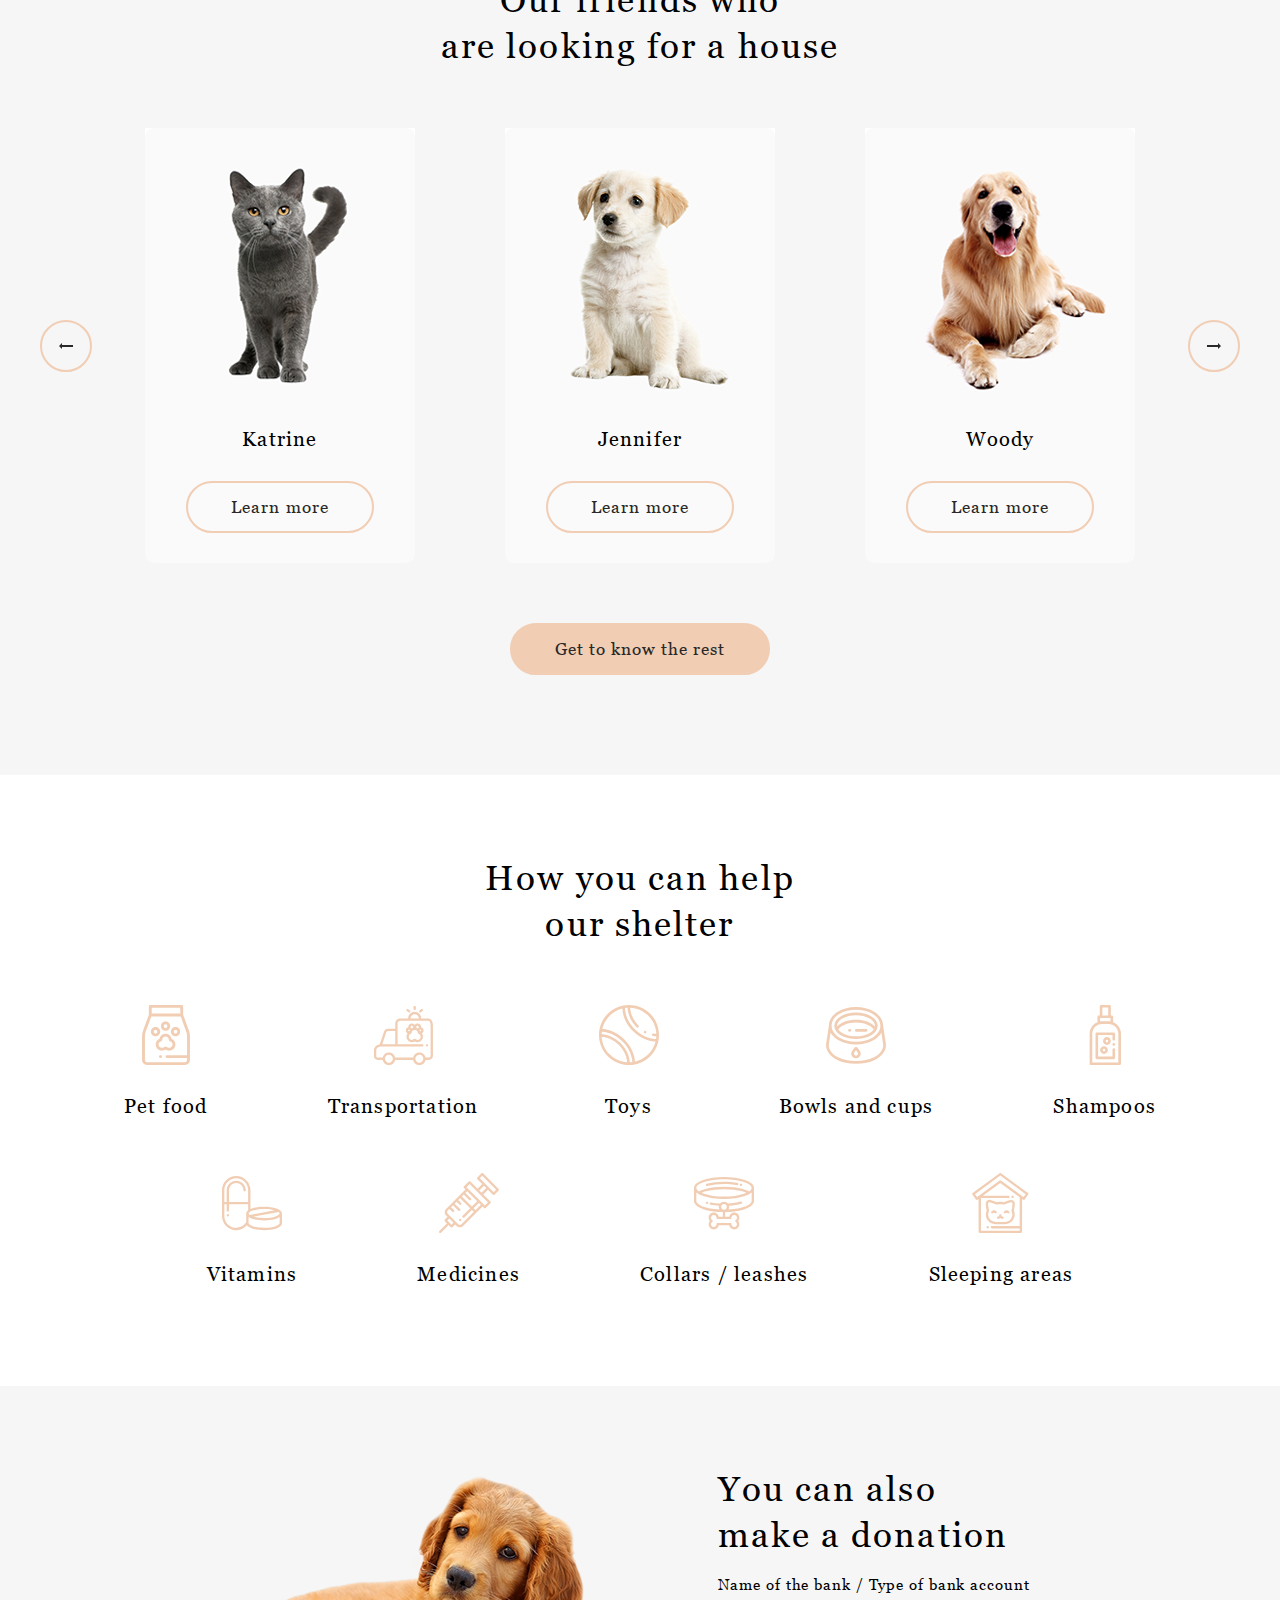
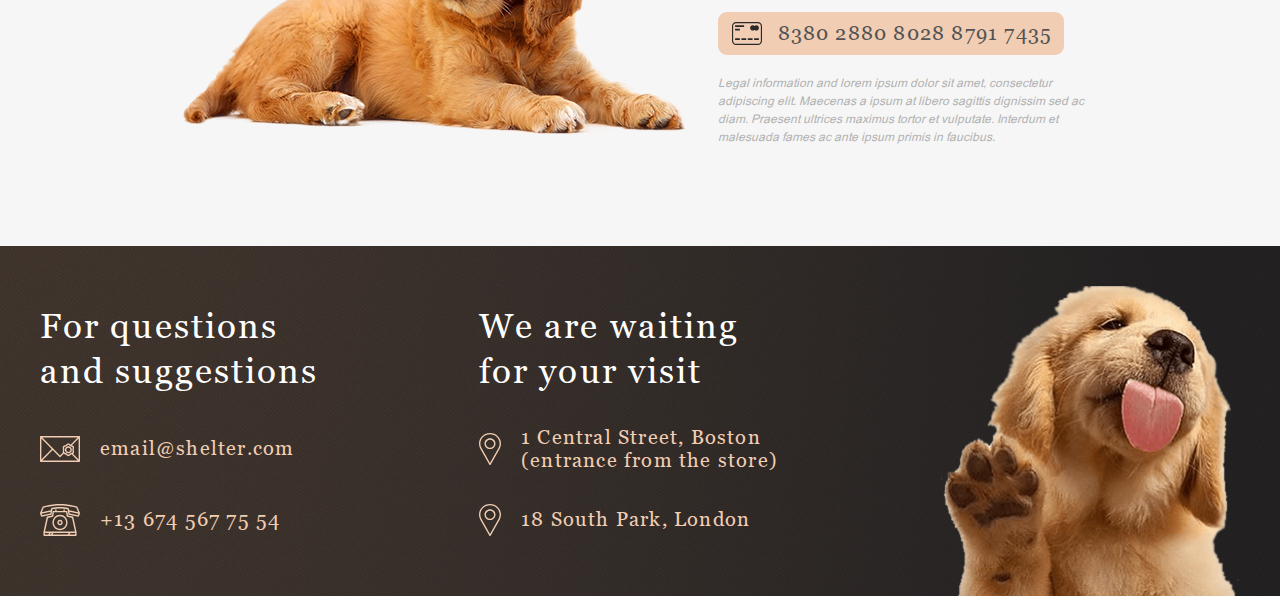
==== commit 5708d602: "feat: add burger menu" ====
--- a/main/index.html
+++ b/main/index.html
@@ -12,288 +12,298 @@
 </head>
 
 <body>
-  <header class="header">
-    <div class="header-wrapper">
-      <a class="logo">
-        <h1 class="logo__title title title--style-h1">Cozy House</h1>
-        <div class="logo__subtitle">Shelter for pets in Boston</div>
-      </a>
-
-      <nav class="nav">
-        <ul class="nav-list">
-          <li class="nav-list__item nav-list__item--active">
-            <a class="nav-list__link link">About the shelter</a>
-          </li>
-          <li class="nav-list__item">
-            <a class="nav-list__link link" href="../pets/index.html">Our pets</a>
-          </li>
-          <li class="nav-list__item">
-            <a class="nav-list__link link" href="#help">Help the shelter</a>
-          </li>
-          <li class="nav-list__item">
-            <a class="nav-list__link link" href="#footer">Contacts</a>
-          </li>
-        </ul>
-      </nav>
-
-      <button class="burger-btn">
-        <span class="burger-btn__line"></span>
-        <span class="burger-btn__line"></span>
-        <span class="burger-btn__line"></span>
-      </button>
-    </div>
-
-  </header>
-  <main>
-    <section class="not-only">
-      <div class="not-only-wrapper content-wrapper">
-        <div class="not-only-content">
-          <h2 class="not-only-content__heading title title--style-h2">Not only people need a house</h2>
-          <p class="not-only-content__text text">
-            We offer to give a chance to a little and nice puppy with an extremely wide and open heart. He or she will
-            love you more than anybody else in the world, you will see!
-          </p>
-          <a href="#pets" class="not-only-content__button button button--style-primary">Make a friend</a>
-        </div>
-
-        <div class="start-screen__image">
-          <img src="../assets/img/start-screen-puppy.png" alt="puppy">
-        </div>
+  <div id="content" class="content">
+    <header class="header">
+      <div id="header-wrapper" class="header-wrapper">
+        <a class="logo">
+          <h1 class="logo__title title title--style-h1">Cozy House</h1>
+          <div class="logo__subtitle">Shelter for pets in Boston</div>
+        </a>
+
+        <nav class="nav">
+          <ul id="nav-list" class="nav-list">
+            <li class="nav-list__item nav-list__item--active">
+              <a class="nav-list__link link">About the shelter</a>
+            </li>
+            <li class="nav-list__item">
+              <a class="nav-list__link link" href="../pets/index.html">Our pets</a>
+            </li>
+            <li class="nav-list__item">
+              <a class="nav-list__link link" href="#help">Help the shelter</a>
+            </li>
+            <li class="nav-list__item">
+              <a class="nav-list__link link" href="#footer">Contacts</a>
+            </li>
+          </ul>
+        </nav>
+
+        <div class="backdrop"></div>
+
+        <button id="burger-btn" class="burger-btn">
+          <span class="burger-btn__line"></span>
+          <span class="burger-btn__line"></span>
+          <span class="burger-btn__line"></span>
+        </button>
       </div>
-    </section>
-
-    <section class="about">
-      <div class="about-wrapper content-wrapper">
-        <div class="about__image">
-          <img src="../assets/img/about-pets.png" alt="cat and dog">
-        </div>
-
-        <div class="about-content">
-          <h3 class="about__heading title title--style-h3">About the shelter “Cozy House”</h3>
-          <p class="about__text text">
-            Currently we have 121 dogs and 342 cats on our hands and statistics show that only 20% of them will find a
-            family. The others will continue to live with us and will be waiting for a lucky chance to become dearly
-            loved.
-          </p>
-          <p class="about__text text">
-            We feed our wards with the best food and make sure that they do not get sick, feel comfortable (including
-            psychologically) and well. We are supported by 87 volunteers and 28 employees of various skill levels.
-            About 12% of the animals are taken by the shelter staff. Taking care of the animals, they become attached
-            to the pets and would hardly ever leave them alone.
-          </p>
+    </header>
+
+    <main>
+      <section class="not-only">
+        <div class="not-only-wrapper content-wrapper">
+          <div class="not-only-content">
+            <h2 class="not-only-content__heading title title--style-h2">Not only people need a house</h2>
+            <p class="not-only-content__text text">
+              We offer to give a chance to a little and nice puppy with an extremely wide and open heart. He or she will
+              love you more than anybody else in the world, you will see!
+            </p>
+            <a href="#pets" class="not-only-content__button button button--style-primary">Make a friend</a>
+          </div>
+
+          <div class="start-screen__image">
+            <img src="../assets/img/start-screen-puppy.png" alt="puppy">
+          </div>
+        </div>
+      </section>
+
+      <section class="about">
+        <div class="about-wrapper content-wrapper">
+          <div class="about__image">
+            <img src="../assets/img/about-pets.png" alt="cat and dog">
+          </div>
+
+          <div class="about-content">
+            <h3 class="about__heading title title--style-h3">About the shelter “Cozy House”</h3>
+            <p class="about__text text">
+              Currently we have 121 dogs and 342 cats on our hands and statistics show that only 20% of them will find a
+              family. The others will continue to live with us and will be waiting for a lucky chance to become dearly
+              loved.
+            </p>
+            <p class="about__text text">
+              We feed our wards with the best food and make sure that they do not get sick, feel comfortable (including
+              psychologically) and well. We are supported by 87 volunteers and 28 employees of various skill levels.
+              About 12% of the animals are taken by the shelter staff. Taking care of the animals, they become attached
+              to the pets and would hardly ever leave them alone.
+            </p>
+          </div>
+        </div>
+      </section>
+
+      <section id="pets" class="pets">
+        <div class="pets-wrapper content-wrapper">
+          <h3 class="pets__heading title title--style-h3">
+            Our friends who<br>
+            are looking for a house
+          </h3>
+
+          <div class="slider">
+            <button
+              class="slider__arrow slider__arrow--direction-left button button--style-secondary button--form-round">
+              <img src="../assets/svg/arrow-left.svg" alt="arrow left">
+            </button>
+
+            <div class="slider__cards pet-cards">
+              <div class="slider-cards__card pet-card">
+                <div class="pet-card__image">
+                  <img width="270" height="270" src="../assets/img/pets-katrine.jpg" alt="cat Katrine">
+                </div>
+                <div class="pet-card__name">Katrine</div>
+
+                <button class="button button--style-secondary">Learn more</button>
+              </div>
+
+              <div class="slider-cards__card pet-card">
+                <div class="pet-card__image">
+                  <img width="270" height="270" src="../assets/img/pets-jennifer.jpg" alt="puppy Jennifer">
+                </div>
+                <div class="pet-card__name">Jennifer</div>
+
+                <button class="button button--style-secondary">Learn more</button>
+              </div>
+
+              <div class="slider-cards__card pet-card">
+                <div class="pet-card__image">
+                  <img width="270" height="270" src="../assets/img/pets-woody.jpg" alt="dog Woody">
+                </div>
+                <div class="pet-card__name">Woody</div>
+
+                <button class="button button--style-secondary">Learn more</button>
+              </div>
+            </div>
+
+            <button
+              class="slider__arrow slider__arrow--direction-right button button--style-secondary button--form-round">
+              <img src="../assets/svg/arrow-right.svg" alt="arrow right">
+            </button>
+          </div>
+
+          <a href="../pets/index.html" class="pets__button button button--style-primary">Get to know the rest</a>
+        </div>
+      </section>
+
+      <section id="help" class="help">
+        <div class="help-wrapper content-wrapper">
+          <h3 class="help__heading title title--style-h3">
+            How you can help our shelter
+          </h3>
+
+          <div class="help-items">
+            <div class="help-items__item help-item">
+              <div class="help-item__image">
+                <img src="../assets/svg/icon-pet-food.svg" alt="pet food">
+              </div>
+              <div class="help-item__name title">Pet food</div>
+            </div>
+            <div class="help-items__item help-item">
+              <div class="help-item__image">
+                <img src="../assets/svg/icon-transportation.svg" alt="transportation">
+              </div>
+              <div class="help-item__name title">Transportation</div>
+            </div>
+            <div class="help-items__item help-item">
+              <div class="help-item__image">
+                <img src="../assets/svg/icon-toys.svg" alt="toys">
+              </div>
+              <div class="help-item__name title">Toys</div>
+            </div>
+            <div class="help-items__item help-item">
+              <div class="help-item__image">
+                <img src="../assets/svg/icon-bowls-and-cups.svg" alt="bowls and cups">
+              </div>
+              <div class="help-item__name title">Bowls and cups</div>
+            </div>
+            <div class="help-items__item help-item">
+              <div class="help-item__image">
+                <img src="../assets/svg/icon-shampoos.svg" alt="shampoos">
+              </div>
+              <div class="help-item__name title">Shampoos</div>
+            </div>
+            <div class="help-items__item help-item">
+              <div class="help-item__image">
+                <img src="../assets/svg/icon-vitamins.svg" alt="vitamins">
+              </div>
+              <div class="help-item__name title">Vitamins</div>
+            </div>
+            <div class="help-items__item help-item">
+              <div class="help-item__image">
+                <img src="../assets/svg/icon-medicines.svg" alt="medicines">
+              </div>
+              <div class="help-item__name title">Medicines</div>
+            </div>
+            <div class="help-items__item help-item">
+              <div class="help-item__image">
+                <img src="../assets/svg/icon-collars-or-leashes.svg" alt="collars or leashes">
+              </div>
+              <div class="help-item__name title">Collars / leashes</div>
+            </div>
+            <div class="help-items__item help-item">
+              <div class="help-item__image">
+                <img src="../assets/svg/icon-sleeping-area.svg" alt="sleeping areas">
+              </div>
+              <div class="help-item__name title">Sleeping areas</div>
+            </div>
+          </div>
+        </div>
+      </section>
+
+      <section class="donation">
+        <div class="donation-wrapper content-wrapper">
+          <div class="donation__image">
+            <img src="../assets/img/donation-dog.png" alt="cat and dog">
+          </div>
+
+          <div class="donation-content">
+            <h3 class="donation__heading title title--style-h3">
+              You can also make a donation
+            </h3>
+            <div class="donation__subheading title title--style-h5">Name of the bank / Type of bank account</div>
+            <a class="donation__link donation-link button button--style-primary">
+              <img width="31" height="23" src="../assets/svg/credit-card.svg" alt="credit card">
+              <span class="donation-link__title title">8380 2880 8028 8791 7435</span>
+            </a>
+            <p class="donation__hint hint">
+              Legal information and lorem ipsum dolor sit amet, consectetur adipiscing elit. Maecenas a ipsum at libero
+              sagittis dignissim sed ac diam. Praesent ultrices maximus tortor et vulputate. Interdum et malesuada fames
+              ac ante ipsum primis in faucibus.
+            </p>
+          </div>
+        </div>
+      </section>
+    </main>
+
+    <footer id="footer" class="footer">
+      <div class="footer-wrapper">
+        <div class="footer-contacts">
+          <h3 class="footer__title title title--style-h3">For questions and suggestions</h3>
+          <a class="footer-link" href="mailto:email@shelter.com">
+            <svg class="footer-link__icon" width="40" height="32" viewBox="0 0 40 32"
+              xmlns="http://www.w3.org/2000/svg">
+              <path
+                d="M39.315 3H0.684964C0.5033 3 0.329077 3.07325 0.200621 3.20362C0.0721657 3.334 0 3.51084 0 3.69522V28.3048C0 28.4892 0.0721657 28.666 0.200621 28.7964C0.329077 28.9268 0.5033 29 0.684964 29H39.315C39.4967 29 39.6709 28.9268 39.7994 28.7964C39.9278 28.666 40 28.4892 40 28.3048V3.69522C40 3.51084 39.9278 3.334 39.7994 3.20362C39.6709 3.07325 39.4967 3 39.315 3ZM32.5774 18.0331C32.6846 18.5259 32.7954 19.0355 32.6513 19.2882C32.4966 19.5596 31.9966 19.7173 31.5131 19.8699C31.1316 19.9902 30.7373 20.1147 30.3857 20.3212C30.0461 20.5206 29.7523 20.8001 29.4683 21.0704C29.0772 21.4426 28.7079 21.794 28.374 21.794C28.04 21.794 27.6706 21.4425 27.2797 21.0704C26.9956 20.8001 26.7018 20.5205 26.3622 20.3212C26.0107 20.1147 25.6163 19.9903 25.2348 19.8699C24.7513 19.7173 24.2513 19.5596 24.0967 19.2882C23.9526 19.0355 24.0633 18.5259 24.1705 18.0331C24.2584 17.6285 24.3493 17.2103 24.3493 16.7821C24.3493 16.354 24.2584 15.9356 24.1705 15.5311C24.0633 15.0383 23.9526 14.5288 24.0967 14.2759C24.2513 14.0046 24.7513 13.8468 25.2348 13.6942C25.6163 13.5739 26.0107 13.4494 26.3622 13.243C26.7018 13.0435 26.9956 12.764 27.2797 12.4937C27.6706 12.1216 28.04 11.7701 28.374 11.7701C28.7079 11.7701 29.0773 12.1216 29.4683 12.4937C29.7523 12.764 30.0461 13.0435 30.3857 13.243C30.7373 13.4493 31.1316 13.5738 31.5131 13.6941C31.9966 13.8467 32.4966 14.0045 32.6512 14.2758C32.7954 14.5286 32.6846 15.0381 32.5774 15.5309C32.4895 15.9354 32.3986 16.3537 32.3986 16.7819C32.3986 17.2102 32.4895 17.6286 32.5774 18.0331ZM30.5975 11.6608C30.5345 11.6024 30.4705 11.5416 30.4053 11.4795C29.8904 10.9896 29.2497 10.3798 28.374 10.3798C27.4982 10.3798 26.8575 10.9896 26.3426 11.4795C26.1045 11.7061 25.8796 11.9201 25.6761 12.0396C25.4574 12.168 25.1518 12.2645 24.8281 12.3666C24.1276 12.5876 23.3336 12.8381 22.9109 13.5797C22.5001 14.3004 22.6768 15.1134 22.8328 15.8307C22.9081 16.1777 22.9794 16.5055 22.9794 16.7821C22.9794 17.0587 22.9081 17.3866 22.8328 17.7336C22.6975 18.3556 22.5473 19.0496 22.7775 19.693L19.9997 22.5464L2.32449 4.39044H37.6748L30.5975 11.6608ZM11.7007 16L1.36993 26.6116V5.38812L11.7007 16ZM12.6635 16.989L19.5124 24.0242C19.5761 24.0896 19.6519 24.1416 19.7356 24.177C19.8192 24.2125 19.9089 24.2308 19.9996 24.2308C20.0902 24.2308 20.18 24.2125 20.2636 24.177C20.3472 24.1416 20.4231 24.0896 20.4868 24.0242L23.6841 20.7398C24.044 20.9494 24.4495 21.0781 24.8281 21.1976C25.1518 21.2997 25.4575 21.3962 25.6761 21.5245C25.8796 21.644 26.1044 21.8581 26.3426 22.0846C26.8575 22.5746 27.4982 23.1844 28.374 23.1844C29.2496 23.1844 29.8904 22.5746 30.4053 22.0846C30.6434 21.858 30.8682 21.644 31.0718 21.5244C31.2043 21.4466 31.3691 21.3806 31.5502 21.3179L37.675 27.6094H2.32431L12.6635 16.989ZM32.9664 20.7946C33.3117 20.6108 33.6223 20.3612 33.8371 19.9846C34.2479 19.2639 34.0711 18.4508 33.9151 17.7336C33.8398 17.3866 33.7686 17.0587 33.7686 16.7821C33.7686 16.5055 33.8398 16.1777 33.9151 15.8307C34.0711 15.1134 34.2479 14.3005 33.837 13.5797C33.4142 12.8381 32.6203 12.5876 31.9197 12.3666L31.8559 12.3463L38.6301 5.38738V26.6122L32.9664 20.7946Z"
+                fill="#F1CDB3" />
+              <path
+                d="M28.374 13.2424C26.451 13.2424 24.8865 14.8302 24.8865 16.782C24.8865 18.7337 26.451 20.3215 28.374 20.3215C30.297 20.3215 31.8614 18.7337 31.8614 16.782C31.8614 14.8302 30.2969 13.2424 28.374 13.2424ZM28.374 18.9311C27.2064 18.9311 26.2564 17.967 26.2564 16.782C26.2564 15.5969 27.2063 14.6328 28.374 14.6328C29.5416 14.6328 30.4915 15.5969 30.4915 16.782C30.4915 17.967 29.5415 18.9311 28.374 18.9311Z"
+                fill="#F1CDB3" />
+            </svg>
+            <span class="footer-link__text title title--style-h4">email@shelter.com</span>
+          </a>
+
+          <a href="tel:+136745677554" class="footer-link">
+            <svg class="footer-link__icon" width="40" height="32" viewBox="0 0 40 32"
+              xmlns="http://www.w3.org/2000/svg">
+              <path
+                d="M39.9461 8.89543L37.5102 2.9049C37.4685 2.80251 37.4043 2.71139 37.3226 2.63868C37.2408 2.56598 37.1437 2.51367 37.0389 2.48585L34.111 1.70799C25.5388 -0.569376 14.4609 -0.569281 5.88906 1.70799L2.96105 2.48585C2.85626 2.51367 2.75918 2.56598 2.67743 2.63868C2.59568 2.71139 2.53147 2.80251 2.48984 2.9049L0.0539764 8.89543C-0.0131281 9.06038 -0.0178273 9.24503 0.0407965 9.41333L1.01509 12.2089C1.07166 12.3713 1.18339 12.5075 1.32986 12.5925C1.47633 12.6775 1.64776 12.7056 1.8128 12.6717L11.0692 10.7747C11.2084 10.7462 11.3359 10.675 11.4348 10.5706C11.5337 10.4661 11.5993 10.3334 11.623 10.19L12.4245 5.32594C16.8365 4.18994 23.1635 4.18994 27.5753 5.32594L28.3769 10.19C28.4006 10.3335 28.4662 10.4663 28.5651 10.5707C28.664 10.6751 28.7915 10.7463 28.9307 10.7748L38.187 12.6718C38.3521 12.7056 38.5234 12.6774 38.6699 12.5924C38.8164 12.5075 38.9281 12.3714 38.9848 12.209L39.9592 9.41343C40.0178 9.2451 40.0131 9.06043 39.9461 8.89543ZM2.13193 11.1412L1.63183 9.70624L10.5973 7.78606L10.321 9.46295L2.13193 11.1412ZM11.6222 4.0568C11.4935 4.09314 11.3777 4.16636 11.2883 4.26784C11.1989 4.36933 11.1396 4.49486 11.1174 4.62969L10.848 6.26453L1.85991 8.1896L3.65015 3.78707L6.2409 3.09877C14.5991 0.878304 25.4007 0.878208 33.7593 3.09877L36.35 3.78707L38.1403 8.1896L29.1522 6.26453L28.8828 4.62969C28.8606 4.49487 28.8013 4.36936 28.7119 4.26788C28.6224 4.1664 28.5066 4.09318 28.378 4.0568C23.6016 2.70615 16.3984 2.70615 11.6222 4.0568ZM37.8681 11.1412L29.6792 9.46295L29.4028 7.78606L38.3682 9.70624L37.8681 11.1412Z"
+                fill="#F1CDB3" />
+              <path
+                d="M33.2901 13.1186C33.261 12.9842 33.1948 12.8612 33.0995 12.7643C33.0041 12.6673 32.8836 12.6005 32.7522 12.5717L27.9776 11.526L27.3764 7.51395C27.351 7.34431 27.2672 7.18959 27.1401 7.07781C27.013 6.96603 26.851 6.90458 26.6835 6.90458H24.814V5.96398C24.814 5.56724 24.5002 5.2456 24.1129 5.2456C23.7257 5.2456 23.4119 5.56724 23.4119 5.96398V6.90458H16.5882V5.96398C16.5882 5.56724 16.2744 5.2456 15.8871 5.2456C15.4999 5.2456 15.1861 5.56724 15.1861 5.96398V6.90458H13.3166C13.1491 6.90458 12.9871 6.96603 12.86 7.07781C12.7329 7.18959 12.6491 7.34431 12.6237 7.51395L12.0224 11.526L7.24791 12.5717C7.11654 12.6005 6.996 12.6673 6.90063 12.7643C6.80527 12.8612 6.73908 12.9842 6.70996 13.1186L3.46796 28.0878C3.45692 28.1389 3.45134 28.1911 3.45132 28.2434V31.2816C3.45132 31.4721 3.52519 31.6549 3.65666 31.7896C3.78814 31.9243 3.96645 32 4.15239 32H35.8477C36.0336 32 36.212 31.9243 36.3434 31.7896C36.4749 31.6549 36.5488 31.4721 36.5488 31.2816V28.2434C36.5488 28.1911 36.5432 28.1389 36.5321 28.0878L33.2901 13.1186ZM7.98131 13.8802L12.7885 12.8273C12.9276 12.7968 13.0544 12.7238 13.152 12.6178C13.2496 12.5118 13.3134 12.3779 13.335 12.2338L13.9183 8.34134H26.0819L26.6651 12.2338C26.6867 12.3779 26.7505 12.5118 26.8481 12.6178C26.9457 12.7238 27.0725 12.7968 27.2115 12.8273L32.0189 13.8802L34.9741 27.5251H5.0261L7.98131 13.8802ZM11.7966 28.9618L10.8935 30.5632H9.82782L10.7309 28.9618H11.7966ZM13.416 28.9618H28.6721L27.769 30.5632H12.513L13.416 28.9618ZM4.85345 28.9618H9.11142L8.20836 30.5632H4.85345V28.9618ZM29.3885 30.5632L30.2916 28.9618H35.1466V30.5632H29.3885Z"
+                fill="#F1CDB3" />
+              <path
+                d="M20 26.1606C24.1492 26.1606 27.5248 22.7016 27.5248 18.45C27.5248 14.1983 24.1492 10.7393 20 10.7393C15.8509 10.7393 12.4753 14.1983 12.4753 18.45C12.4753 22.7016 15.8509 26.1606 20 26.1606ZM20 12.1761C23.3761 12.1761 26.1227 14.9905 26.1227 18.45C26.1227 21.9094 23.3761 24.7238 20 24.7238C16.624 24.7238 13.8774 21.9094 13.8774 18.45C13.8774 14.9905 16.624 12.1761 20 12.1761Z"
+                fill="#F1CDB3" />
+              <path
+                d="M20 21.1847C21.4717 21.1847 22.6691 19.9578 22.6691 18.4497C22.6691 16.9416 21.4717 15.7147 20 15.7147C18.5283 15.7147 17.3309 16.9416 17.3309 18.4497C17.3309 19.9578 18.5283 21.1847 20 21.1847ZM20 17.1514C20.6987 17.1514 21.267 17.7338 21.267 18.4497C21.267 19.1656 20.6987 19.7479 20 19.7479C19.3014 19.7479 18.733 19.1656 18.733 18.4497C18.733 17.7339 19.3014 17.1514 20 17.1514Z"
+                fill="#F1CDB3" />
+            </svg>
+            <span class="footer-link__text title title title--style-h4">+13 674 567 75 54</span>
+          </a>
+        </div>
+
+        <div class="footer-locations">
+          <h3 class="footer__title title title--style-h3">We are waiting for your visit</h3>
+          <a class="footer-link" href="https://maps.app.goo.gl/YKdQUfPBckraGof38" target="_blank">
+            <svg class="footer-link__icon" width="22" height="32" viewBox="0 0 22 32"
+              xmlns="http://www.w3.org/2000/svg">
+              <path
+                d="M11 0C4.93475 0 3.05176e-05 4.78519 3.05176e-05 10.6667C3.05176e-05 12.4323 0.455262 14.1829 1.32067 15.7357L10.3985 31.6562C10.5193 31.8685 10.7496 32 11 32C11.2504 32 11.4807 31.8685 11.6016 31.6562L20.6827 15.7304C21.5448 14.1829 22 12.4323 22 10.6666C22 4.78519 17.0653 0 11 0ZM19.4762 15.0905L11 29.9557L2.52717 15.0964C1.7732 13.7435 1.37507 12.2116 1.37507 10.6667C1.37507 5.52019 5.69278 1.33337 11 1.33337C16.3073 1.33337 20.625 5.52025 20.625 10.6667C20.625 12.2116 20.2269 13.7435 19.4762 15.0905Z" />
+              <path
+                d="M11 5.33329C7.9674 5.33329 5.50008 7.72585 5.50008 10.6666C5.50008 13.6074 7.9674 16 11 16C14.0327 16 16.5 13.6074 16.5 10.6667C16.5 7.72592 14.0327 5.33329 11 5.33329ZM11 14.6667C8.72537 14.6667 6.87505 12.8724 6.87505 10.6667C6.87505 8.46092 8.72537 6.66667 11 6.66667C13.2747 6.66667 15.125 8.46092 15.125 10.6667C15.125 12.8724 13.2747 14.6667 11 14.6667Z" />
+            </svg>
+
+            <span class="footer-link__text title title--style-h4">
+              1 Central Street, Boston (entrance from the store)
+            </span>
+          </a>
+
+          <a href="https://maps.app.goo.gl/YKdQUfPBckraGof38" class="footer-link" target="_blank">
+            <svg class="footer-link__icon" width="22" height="32" viewBox="0 0 22 32"
+              xmlns="http://www.w3.org/2000/svg">
+              <path
+                d="M11 0C4.93475 0 3.05176e-05 4.78519 3.05176e-05 10.6667C3.05176e-05 12.4323 0.455262 14.1829 1.32067 15.7357L10.3985 31.6562C10.5193 31.8685 10.7496 32 11 32C11.2504 32 11.4807 31.8685 11.6016 31.6562L20.6827 15.7304C21.5448 14.1829 22 12.4323 22 10.6666C22 4.78519 17.0653 0 11 0ZM19.4762 15.0905L11 29.9557L2.52717 15.0964C1.7732 13.7435 1.37507 12.2116 1.37507 10.6667C1.37507 5.52019 5.69278 1.33337 11 1.33337C16.3073 1.33337 20.625 5.52025 20.625 10.6667C20.625 12.2116 20.2269 13.7435 19.4762 15.0905Z" />
+              <path
+                d="M11 5.33329C7.9674 5.33329 5.50008 7.72585 5.50008 10.6666C5.50008 13.6074 7.9674 16 11 16C14.0327 16 16.5 13.6074 16.5 10.6667C16.5 7.72592 14.0327 5.33329 11 5.33329ZM11 14.6667C8.72537 14.6667 6.87505 12.8724 6.87505 10.6667C6.87505 8.46092 8.72537 6.66667 11 6.66667C13.2747 6.66667 15.125 8.46092 15.125 10.6667C15.125 12.8724 13.2747 14.6667 11 14.6667Z" />
+            </svg>
+
+            <span class="footer-link__text title title title--style-h4"> 18 South Park, London </span>
+          </a>
+        </div>
+        <div class="footer-image">
+          <img src="../assets/img/footer-puppy.png" alt="puppy">
         </div>
       </div>
-    </section>
-
-    <section id="pets" class="pets">
-      <div class="pets-wrapper content-wrapper">
-        <h3 class="pets__heading title title--style-h3">
-          Our friends who<br>
-          are looking for a house
-        </h3>
-
-        <div class="slider">
-          <button class="slider__arrow slider__arrow--direction-left button button--style-secondary button--form-round">
-            <img src="../assets/svg/arrow-left.svg" alt="arrow left">
-          </button>
-
-          <div class="slider__cards pet-cards">
-            <div class="slider-cards__card pet-card">
-              <div class="pet-card__image">
-                <img width="270" height="270" src="../assets/img/pets-katrine.jpg" alt="cat Katrine">
-              </div>
-              <div class="pet-card__name">Katrine</div>
-
-              <button class="button button--style-secondary">Learn more</button>
-            </div>
-
-            <div class="slider-cards__card pet-card">
-              <div class="pet-card__image">
-                <img width="270" height="270" src="../assets/img/pets-jennifer.jpg" alt="puppy Jennifer">
-              </div>
-              <div class="pet-card__name">Jennifer</div>
-
-              <button class="button button--style-secondary">Learn more</button>
-            </div>
-
-            <div class="slider-cards__card pet-card">
-              <div class="pet-card__image">
-                <img width="270" height="270" src="../assets/img/pets-woody.jpg" alt="dog Woody">
-              </div>
-              <div class="pet-card__name">Woody</div>
-
-              <button class="button button--style-secondary">Learn more</button>
-            </div>
-          </div>
-
-          <button
-            class="slider__arrow slider__arrow--direction-right button button--style-secondary button--form-round">
-            <img src="../assets/svg/arrow-right.svg" alt="arrow right">
-          </button>
-        </div>
-
-        <a href="../pets/index.html" class="pets__button button button--style-primary">Get to know the rest</a>
-      </div>
-    </section>
-
-    <section id="help" class="help">
-      <div class="help-wrapper content-wrapper">
-        <h3 class="help__heading title title--style-h3">
-          How you can help our shelter
-        </h3>
-
-        <div class="help-items">
-          <div class="help-items__item help-item">
-            <div class="help-item__image">
-              <img src="../assets/svg/icon-pet-food.svg" alt="pet food">
-            </div>
-            <div class="help-item__name title">Pet food</div>
-          </div>
-          <div class="help-items__item help-item">
-            <div class="help-item__image">
-              <img src="../assets/svg/icon-transportation.svg" alt="transportation">
-            </div>
-            <div class="help-item__name title">Transportation</div>
-          </div>
-          <div class="help-items__item help-item">
-            <div class="help-item__image">
-              <img src="../assets/svg/icon-toys.svg" alt="toys">
-            </div>
-            <div class="help-item__name title">Toys</div>
-          </div>
-          <div class="help-items__item help-item">
-            <div class="help-item__image">
-              <img src="../assets/svg/icon-bowls-and-cups.svg" alt="bowls and cups">
-            </div>
-            <div class="help-item__name title">Bowls and cups</div>
-          </div>
-          <div class="help-items__item help-item">
-            <div class="help-item__image">
-              <img src="../assets/svg/icon-shampoos.svg" alt="shampoos">
-            </div>
-            <div class="help-item__name title">Shampoos</div>
-          </div>
-          <div class="help-items__item help-item">
-            <div class="help-item__image">
-              <img src="../assets/svg/icon-vitamins.svg" alt="vitamins">
-            </div>
-            <div class="help-item__name title">Vitamins</div>
-          </div>
-          <div class="help-items__item help-item">
-            <div class="help-item__image">
-              <img src="../assets/svg/icon-medicines.svg" alt="medicines">
-            </div>
-            <div class="help-item__name title">Medicines</div>
-          </div>
-          <div class="help-items__item help-item">
-            <div class="help-item__image">
-              <img src="../assets/svg/icon-collars-or-leashes.svg" alt="collars or leashes">
-            </div>
-            <div class="help-item__name title">Collars / leashes</div>
-          </div>
-          <div class="help-items__item help-item">
-            <div class="help-item__image">
-              <img src="../assets/svg/icon-sleeping-area.svg" alt="sleeping areas">
-            </div>
-            <div class="help-item__name title">Sleeping areas</div>
-          </div>
-        </div>
-      </div>
-    </section>
-
-    <section class="donation">
-      <div class="donation-wrapper content-wrapper">
-        <div class="donation__image">
-          <img src="../assets/img/donation-dog.png" alt="cat and dog">
-        </div>
-
-        <div class="donation-content">
-          <h3 class="donation__heading title title--style-h3">
-            You can also make a donation
-          </h3>
-          <div class="donation__subheading title title--style-h5">Name of the bank / Type of bank account</div>
-          <a class="donation__link donation-link button button--style-primary">
-            <img width="31" height="23" src="../assets/svg/credit-card.svg" alt="credit card">
-            <span class="donation-link__title title">8380 2880 8028 8791 7435</span>
-          </a>
-          <p class="donation__hint hint">
-            Legal information and lorem ipsum dolor sit amet, consectetur adipiscing elit. Maecenas a ipsum at libero
-            sagittis dignissim sed ac diam. Praesent ultrices maximus tortor et vulputate. Interdum et malesuada fames
-            ac ante ipsum primis in faucibus.
-          </p>
-        </div>
-      </div>
-    </section>
-  </main>
-
-  <footer id="footer" class="footer">
-    <div class="footer-wrapper">
-      <div class="footer-contacts">
-        <h3 class="footer__title title title--style-h3">For questions and suggestions</h3>
-        <a class="footer-link" href="mailto:email@shelter.com">
-          <svg class="footer-link__icon" width="40" height="32" viewBox="0 0 40 32" xmlns="http://www.w3.org/2000/svg">
-            <path
-              d="M39.315 3H0.684964C0.5033 3 0.329077 3.07325 0.200621 3.20362C0.0721657 3.334 0 3.51084 0 3.69522V28.3048C0 28.4892 0.0721657 28.666 0.200621 28.7964C0.329077 28.9268 0.5033 29 0.684964 29H39.315C39.4967 29 39.6709 28.9268 39.7994 28.7964C39.9278 28.666 40 28.4892 40 28.3048V3.69522C40 3.51084 39.9278 3.334 39.7994 3.20362C39.6709 3.07325 39.4967 3 39.315 3ZM32.5774 18.0331C32.6846 18.5259 32.7954 19.0355 32.6513 19.2882C32.4966 19.5596 31.9966 19.7173 31.5131 19.8699C31.1316 19.9902 30.7373 20.1147 30.3857 20.3212C30.0461 20.5206 29.7523 20.8001 29.4683 21.0704C29.0772 21.4426 28.7079 21.794 28.374 21.794C28.04 21.794 27.6706 21.4425 27.2797 21.0704C26.9956 20.8001 26.7018 20.5205 26.3622 20.3212C26.0107 20.1147 25.6163 19.9903 25.2348 19.8699C24.7513 19.7173 24.2513 19.5596 24.0967 19.2882C23.9526 19.0355 24.0633 18.5259 24.1705 18.0331C24.2584 17.6285 24.3493 17.2103 24.3493 16.7821C24.3493 16.354 24.2584 15.9356 24.1705 15.5311C24.0633 15.0383 23.9526 14.5288 24.0967 14.2759C24.2513 14.0046 24.7513 13.8468 25.2348 13.6942C25.6163 13.5739 26.0107 13.4494 26.3622 13.243C26.7018 13.0435 26.9956 12.764 27.2797 12.4937C27.6706 12.1216 28.04 11.7701 28.374 11.7701C28.7079 11.7701 29.0773 12.1216 29.4683 12.4937C29.7523 12.764 30.0461 13.0435 30.3857 13.243C30.7373 13.4493 31.1316 13.5738 31.5131 13.6941C31.9966 13.8467 32.4966 14.0045 32.6512 14.2758C32.7954 14.5286 32.6846 15.0381 32.5774 15.5309C32.4895 15.9354 32.3986 16.3537 32.3986 16.7819C32.3986 17.2102 32.4895 17.6286 32.5774 18.0331ZM30.5975 11.6608C30.5345 11.6024 30.4705 11.5416 30.4053 11.4795C29.8904 10.9896 29.2497 10.3798 28.374 10.3798C27.4982 10.3798 26.8575 10.9896 26.3426 11.4795C26.1045 11.7061 25.8796 11.9201 25.6761 12.0396C25.4574 12.168 25.1518 12.2645 24.8281 12.3666C24.1276 12.5876 23.3336 12.8381 22.9109 13.5797C22.5001 14.3004 22.6768 15.1134 22.8328 15.8307C22.9081 16.1777 22.9794 16.5055 22.9794 16.7821C22.9794 17.0587 22.9081 17.3866 22.8328 17.7336C22.6975 18.3556 22.5473 19.0496 22.7775 19.693L19.9997 22.5464L2.32449 4.39044H37.6748L30.5975 11.6608ZM11.7007 16L1.36993 26.6116V5.38812L11.7007 16ZM12.6635 16.989L19.5124 24.0242C19.5761 24.0896 19.6519 24.1416 19.7356 24.177C19.8192 24.2125 19.9089 24.2308 19.9996 24.2308C20.0902 24.2308 20.18 24.2125 20.2636 24.177C20.3472 24.1416 20.4231 24.0896 20.4868 24.0242L23.6841 20.7398C24.044 20.9494 24.4495 21.0781 24.8281 21.1976C25.1518 21.2997 25.4575 21.3962 25.6761 21.5245C25.8796 21.644 26.1044 21.8581 26.3426 22.0846C26.8575 22.5746 27.4982 23.1844 28.374 23.1844C29.2496 23.1844 29.8904 22.5746 30.4053 22.0846C30.6434 21.858 30.8682 21.644 31.0718 21.5244C31.2043 21.4466 31.3691 21.3806 31.5502 21.3179L37.675 27.6094H2.32431L12.6635 16.989ZM32.9664 20.7946C33.3117 20.6108 33.6223 20.3612 33.8371 19.9846C34.2479 19.2639 34.0711 18.4508 33.9151 17.7336C33.8398 17.3866 33.7686 17.0587 33.7686 16.7821C33.7686 16.5055 33.8398 16.1777 33.9151 15.8307C34.0711 15.1134 34.2479 14.3005 33.837 13.5797C33.4142 12.8381 32.6203 12.5876 31.9197 12.3666L31.8559 12.3463L38.6301 5.38738V26.6122L32.9664 20.7946Z"
-              fill="#F1CDB3" />
-            <path
-              d="M28.374 13.2424C26.451 13.2424 24.8865 14.8302 24.8865 16.782C24.8865 18.7337 26.451 20.3215 28.374 20.3215C30.297 20.3215 31.8614 18.7337 31.8614 16.782C31.8614 14.8302 30.2969 13.2424 28.374 13.2424ZM28.374 18.9311C27.2064 18.9311 26.2564 17.967 26.2564 16.782C26.2564 15.5969 27.2063 14.6328 28.374 14.6328C29.5416 14.6328 30.4915 15.5969 30.4915 16.782C30.4915 17.967 29.5415 18.9311 28.374 18.9311Z"
-              fill="#F1CDB3" />
-          </svg>
-          <span class="footer-link__text title title--style-h4">email@shelter.com</span>
-        </a>
-
-        <a href="tel:+136745677554" class="footer-link">
-          <svg class="footer-link__icon" width="40" height="32" viewBox="0 0 40 32" xmlns="http://www.w3.org/2000/svg">
-            <path
-              d="M39.9461 8.89543L37.5102 2.9049C37.4685 2.80251 37.4043 2.71139 37.3226 2.63868C37.2408 2.56598 37.1437 2.51367 37.0389 2.48585L34.111 1.70799C25.5388 -0.569376 14.4609 -0.569281 5.88906 1.70799L2.96105 2.48585C2.85626 2.51367 2.75918 2.56598 2.67743 2.63868C2.59568 2.71139 2.53147 2.80251 2.48984 2.9049L0.0539764 8.89543C-0.0131281 9.06038 -0.0178273 9.24503 0.0407965 9.41333L1.01509 12.2089C1.07166 12.3713 1.18339 12.5075 1.32986 12.5925C1.47633 12.6775 1.64776 12.7056 1.8128 12.6717L11.0692 10.7747C11.2084 10.7462 11.3359 10.675 11.4348 10.5706C11.5337 10.4661 11.5993 10.3334 11.623 10.19L12.4245 5.32594C16.8365 4.18994 23.1635 4.18994 27.5753 5.32594L28.3769 10.19C28.4006 10.3335 28.4662 10.4663 28.5651 10.5707C28.664 10.6751 28.7915 10.7463 28.9307 10.7748L38.187 12.6718C38.3521 12.7056 38.5234 12.6774 38.6699 12.5924C38.8164 12.5075 38.9281 12.3714 38.9848 12.209L39.9592 9.41343C40.0178 9.2451 40.0131 9.06043 39.9461 8.89543ZM2.13193 11.1412L1.63183 9.70624L10.5973 7.78606L10.321 9.46295L2.13193 11.1412ZM11.6222 4.0568C11.4935 4.09314 11.3777 4.16636 11.2883 4.26784C11.1989 4.36933 11.1396 4.49486 11.1174 4.62969L10.848 6.26453L1.85991 8.1896L3.65015 3.78707L6.2409 3.09877C14.5991 0.878304 25.4007 0.878208 33.7593 3.09877L36.35 3.78707L38.1403 8.1896L29.1522 6.26453L28.8828 4.62969C28.8606 4.49487 28.8013 4.36936 28.7119 4.26788C28.6224 4.1664 28.5066 4.09318 28.378 4.0568C23.6016 2.70615 16.3984 2.70615 11.6222 4.0568ZM37.8681 11.1412L29.6792 9.46295L29.4028 7.78606L38.3682 9.70624L37.8681 11.1412Z"
-              fill="#F1CDB3" />
-            <path
-              d="M33.2901 13.1186C33.261 12.9842 33.1948 12.8612 33.0995 12.7643C33.0041 12.6673 32.8836 12.6005 32.7522 12.5717L27.9776 11.526L27.3764 7.51395C27.351 7.34431 27.2672 7.18959 27.1401 7.07781C27.013 6.96603 26.851 6.90458 26.6835 6.90458H24.814V5.96398C24.814 5.56724 24.5002 5.2456 24.1129 5.2456C23.7257 5.2456 23.4119 5.56724 23.4119 5.96398V6.90458H16.5882V5.96398C16.5882 5.56724 16.2744 5.2456 15.8871 5.2456C15.4999 5.2456 15.1861 5.56724 15.1861 5.96398V6.90458H13.3166C13.1491 6.90458 12.9871 6.96603 12.86 7.07781C12.7329 7.18959 12.6491 7.34431 12.6237 7.51395L12.0224 11.526L7.24791 12.5717C7.11654 12.6005 6.996 12.6673 6.90063 12.7643C6.80527 12.8612 6.73908 12.9842 6.70996 13.1186L3.46796 28.0878C3.45692 28.1389 3.45134 28.1911 3.45132 28.2434V31.2816C3.45132 31.4721 3.52519 31.6549 3.65666 31.7896C3.78814 31.9243 3.96645 32 4.15239 32H35.8477C36.0336 32 36.212 31.9243 36.3434 31.7896C36.4749 31.6549 36.5488 31.4721 36.5488 31.2816V28.2434C36.5488 28.1911 36.5432 28.1389 36.5321 28.0878L33.2901 13.1186ZM7.98131 13.8802L12.7885 12.8273C12.9276 12.7968 13.0544 12.7238 13.152 12.6178C13.2496 12.5118 13.3134 12.3779 13.335 12.2338L13.9183 8.34134H26.0819L26.6651 12.2338C26.6867 12.3779 26.7505 12.5118 26.8481 12.6178C26.9457 12.7238 27.0725 12.7968 27.2115 12.8273L32.0189 13.8802L34.9741 27.5251H5.0261L7.98131 13.8802ZM11.7966 28.9618L10.8935 30.5632H9.82782L10.7309 28.9618H11.7966ZM13.416 28.9618H28.6721L27.769 30.5632H12.513L13.416 28.9618ZM4.85345 28.9618H9.11142L8.20836 30.5632H4.85345V28.9618ZM29.3885 30.5632L30.2916 28.9618H35.1466V30.5632H29.3885Z"
-              fill="#F1CDB3" />
-            <path
-              d="M20 26.1606C24.1492 26.1606 27.5248 22.7016 27.5248 18.45C27.5248 14.1983 24.1492 10.7393 20 10.7393C15.8509 10.7393 12.4753 14.1983 12.4753 18.45C12.4753 22.7016 15.8509 26.1606 20 26.1606ZM20 12.1761C23.3761 12.1761 26.1227 14.9905 26.1227 18.45C26.1227 21.9094 23.3761 24.7238 20 24.7238C16.624 24.7238 13.8774 21.9094 13.8774 18.45C13.8774 14.9905 16.624 12.1761 20 12.1761Z"
-              fill="#F1CDB3" />
-            <path
-              d="M20 21.1847C21.4717 21.1847 22.6691 19.9578 22.6691 18.4497C22.6691 16.9416 21.4717 15.7147 20 15.7147C18.5283 15.7147 17.3309 16.9416 17.3309 18.4497C17.3309 19.9578 18.5283 21.1847 20 21.1847ZM20 17.1514C20.6987 17.1514 21.267 17.7338 21.267 18.4497C21.267 19.1656 20.6987 19.7479 20 19.7479C19.3014 19.7479 18.733 19.1656 18.733 18.4497C18.733 17.7339 19.3014 17.1514 20 17.1514Z"
-              fill="#F1CDB3" />
-          </svg>
-          <span class="footer-link__text title title title--style-h4">+13 674 567 75 54</span>
-        </a>
-      </div>
-
-      <div class="footer-locations">
-        <h3 class="footer__title title title--style-h3">We are waiting for your visit</h3>
-        <a class="footer-link" href="https://maps.app.goo.gl/YKdQUfPBckraGof38" target="_blank">
-          <svg class="footer-link__icon" width="22" height="32" viewBox="0 0 22 32" xmlns="http://www.w3.org/2000/svg">
-            <path
-              d="M11 0C4.93475 0 3.05176e-05 4.78519 3.05176e-05 10.6667C3.05176e-05 12.4323 0.455262 14.1829 1.32067 15.7357L10.3985 31.6562C10.5193 31.8685 10.7496 32 11 32C11.2504 32 11.4807 31.8685 11.6016 31.6562L20.6827 15.7304C21.5448 14.1829 22 12.4323 22 10.6666C22 4.78519 17.0653 0 11 0ZM19.4762 15.0905L11 29.9557L2.52717 15.0964C1.7732 13.7435 1.37507 12.2116 1.37507 10.6667C1.37507 5.52019 5.69278 1.33337 11 1.33337C16.3073 1.33337 20.625 5.52025 20.625 10.6667C20.625 12.2116 20.2269 13.7435 19.4762 15.0905Z" />
-            <path
-              d="M11 5.33329C7.9674 5.33329 5.50008 7.72585 5.50008 10.6666C5.50008 13.6074 7.9674 16 11 16C14.0327 16 16.5 13.6074 16.5 10.6667C16.5 7.72592 14.0327 5.33329 11 5.33329ZM11 14.6667C8.72537 14.6667 6.87505 12.8724 6.87505 10.6667C6.87505 8.46092 8.72537 6.66667 11 6.66667C13.2747 6.66667 15.125 8.46092 15.125 10.6667C15.125 12.8724 13.2747 14.6667 11 14.6667Z" />
-          </svg>
-
-          <span class="footer-link__text title title--style-h4">
-            1 Central Street, Boston (entrance from the store)
-          </span>
-        </a>
-
-        <a href="https://maps.app.goo.gl/YKdQUfPBckraGof38" class="footer-link" target="_blank">
-          <svg class="footer-link__icon" width="22" height="32" viewBox="0 0 22 32" xmlns="http://www.w3.org/2000/svg">
-            <path
-              d="M11 0C4.93475 0 3.05176e-05 4.78519 3.05176e-05 10.6667C3.05176e-05 12.4323 0.455262 14.1829 1.32067 15.7357L10.3985 31.6562C10.5193 31.8685 10.7496 32 11 32C11.2504 32 11.4807 31.8685 11.6016 31.6562L20.6827 15.7304C21.5448 14.1829 22 12.4323 22 10.6666C22 4.78519 17.0653 0 11 0ZM19.4762 15.0905L11 29.9557L2.52717 15.0964C1.7732 13.7435 1.37507 12.2116 1.37507 10.6667C1.37507 5.52019 5.69278 1.33337 11 1.33337C16.3073 1.33337 20.625 5.52025 20.625 10.6667C20.625 12.2116 20.2269 13.7435 19.4762 15.0905Z" />
-            <path
-              d="M11 5.33329C7.9674 5.33329 5.50008 7.72585 5.50008 10.6666C5.50008 13.6074 7.9674 16 11 16C14.0327 16 16.5 13.6074 16.5 10.6667C16.5 7.72592 14.0327 5.33329 11 5.33329ZM11 14.6667C8.72537 14.6667 6.87505 12.8724 6.87505 10.6667C6.87505 8.46092 8.72537 6.66667 11 6.66667C13.2747 6.66667 15.125 8.46092 15.125 10.6667C15.125 12.8724 13.2747 14.6667 11 14.6667Z" />
-          </svg>
-
-          <span class="footer-link__text title title title--style-h4"> 18 South Park, London </span>
-        </a>
-      </div>
-      <div class="footer-image">
-        <img src="../assets/img/footer-puppy.png" alt="puppy">
-      </div>
-    </div>
-  </footer>
+    </footer>
+  </div>
 
   <script src="index.js"></script>
+  <script src="../burger.js"></script>
 </body>
 
 </html>--- a/assets/style.css
+++ b/assets/style.css
@@ -41,10 +41,18 @@
 }
 
 body {
-  position: relative;
-
   background: url('../assets/img/noise_transparent.png'),
     radial-gradient(100% 215.42% at 0% 0%, #5b483a 0%, #262425 100%);
+}
+
+.content {
+  position: relative;
+  overflow-x: hidden;
+}
+
+.content--nav-open {
+  height: 100vh;
+  overflow: hidden;
 }
 
 img {
@@ -101,12 +109,6 @@
   line-height: 18px;
 }
 
-.header {
-  position: absolute;
-  width: 100%;
-  overflow: hidden;
-}
-
 .header-wrapper {
   display: flex;
   justify-content: space-between;
@@ -157,12 +159,12 @@
   line-height: 24px;
   text-decoration: none;
 
-  transition: all 0.15s linear;
+  transition: color 0.15s linear;
 }
 
 .nav-list__item--active {
   border-bottom: 3px solid var(--color-primary);
-  pointer-events: none;
+  cursor: default;
 }
 
 .link {
@@ -175,7 +177,6 @@
 }
 
 .header--style-secondary {
-  position: relative;
   background-color: var(--color-light-xl);
 }
 
@@ -404,10 +405,10 @@
   outline: none;
 
   cursor: pointer;
-  transition: 0.5s all linear;
-}
-
-.burger-btn.active {
+  transition: 0.25s all linear;
+}
+
+.content--nav-open .burger-btn {
   transform: rotate(90deg);
 }
 
@@ -437,6 +438,18 @@
   transition: background-color 0.2s;
 }
 
+.backdrop {
+  display: none;
+
+  position: absolute;
+  top: 0;
+  right: 0;
+  left: 0;
+  bottom: 0;
+
+  background-color: #29292999;
+}
+
 @media screen and (max-width: 768px) {
   .content-wrapper {
     flex-direction: column;
@@ -466,33 +479,34 @@
   .nav {
     position: absolute;
     top: 0;
-    right: -100vw;
-
-    z-index: 50;
-
-    width: 100vw;
+    right: -320px;
+    z-index: 10;
+
+    width: 320px;
     height: 100vh;
 
-    background-color: #29292999;
-  }
-
-  .nav.open {
-    right: 0;
+    transition: right 0.25s linear;
   }
 
   .nav-list {
     flex-direction: column;
-    justify-content: center;
     align-items: center;
     gap: 40px;
 
     height: 100%;
-    max-width: 320px;
-    padding: 0 0 0 0;
+    width: 100%;
+    padding: 248px 0 0 0;
     margin-left: auto;
 
     background: var(--color-dark-xl);
-    transition: width 0.2s;
+  }
+
+  .content--nav-open .nav {
+    right: 0;
+  }
+
+  .content--nav-open .backdrop {
+    display: block;
   }
 
   .header--style-secondary .nav-list {
--- a/main/style.css
+++ b/main/style.css
@@ -1,7 +1,7 @@
 .not-only-wrapper {
   align-items: end;
   gap: 3.5%;
-  padding: 180px 40px 0;
+  padding: 60px 40px 0;
 }
 
 .not-only-content {
@@ -200,7 +200,7 @@
 
 @media screen and (max-width: 768px) {
   .not-only-wrapper {
-    padding: 150px 30px 0;
+    padding: 30px 30px 0;
   }
 
   .not-only-content {
@@ -261,7 +261,7 @@
   }
 
   .not-only-wrapper {
-    padding: 150px 10px 0;
+    padding: 30px 10px 0;
   }
 
   .not-only-content__heading {
@@ -327,14 +327,13 @@
   .help-items {
     column-gap: 30px;
     row-gap: 30px;
-    justify-content: start;
-
     padding: 1px 4px;
   }
 
   .help-item {
     width: 130px;
   }
+
   .help-item__image {
     width: 50px;
     height: 50px;
@@ -351,8 +350,8 @@
   }
 }
 
-@media screen and (max-width: 300px) {
+@media screen and (max-width: 320px) {
   .help-items {
-    justify-content: space-between;
-  }
-}
+    justify-content: start;
+  }
+}
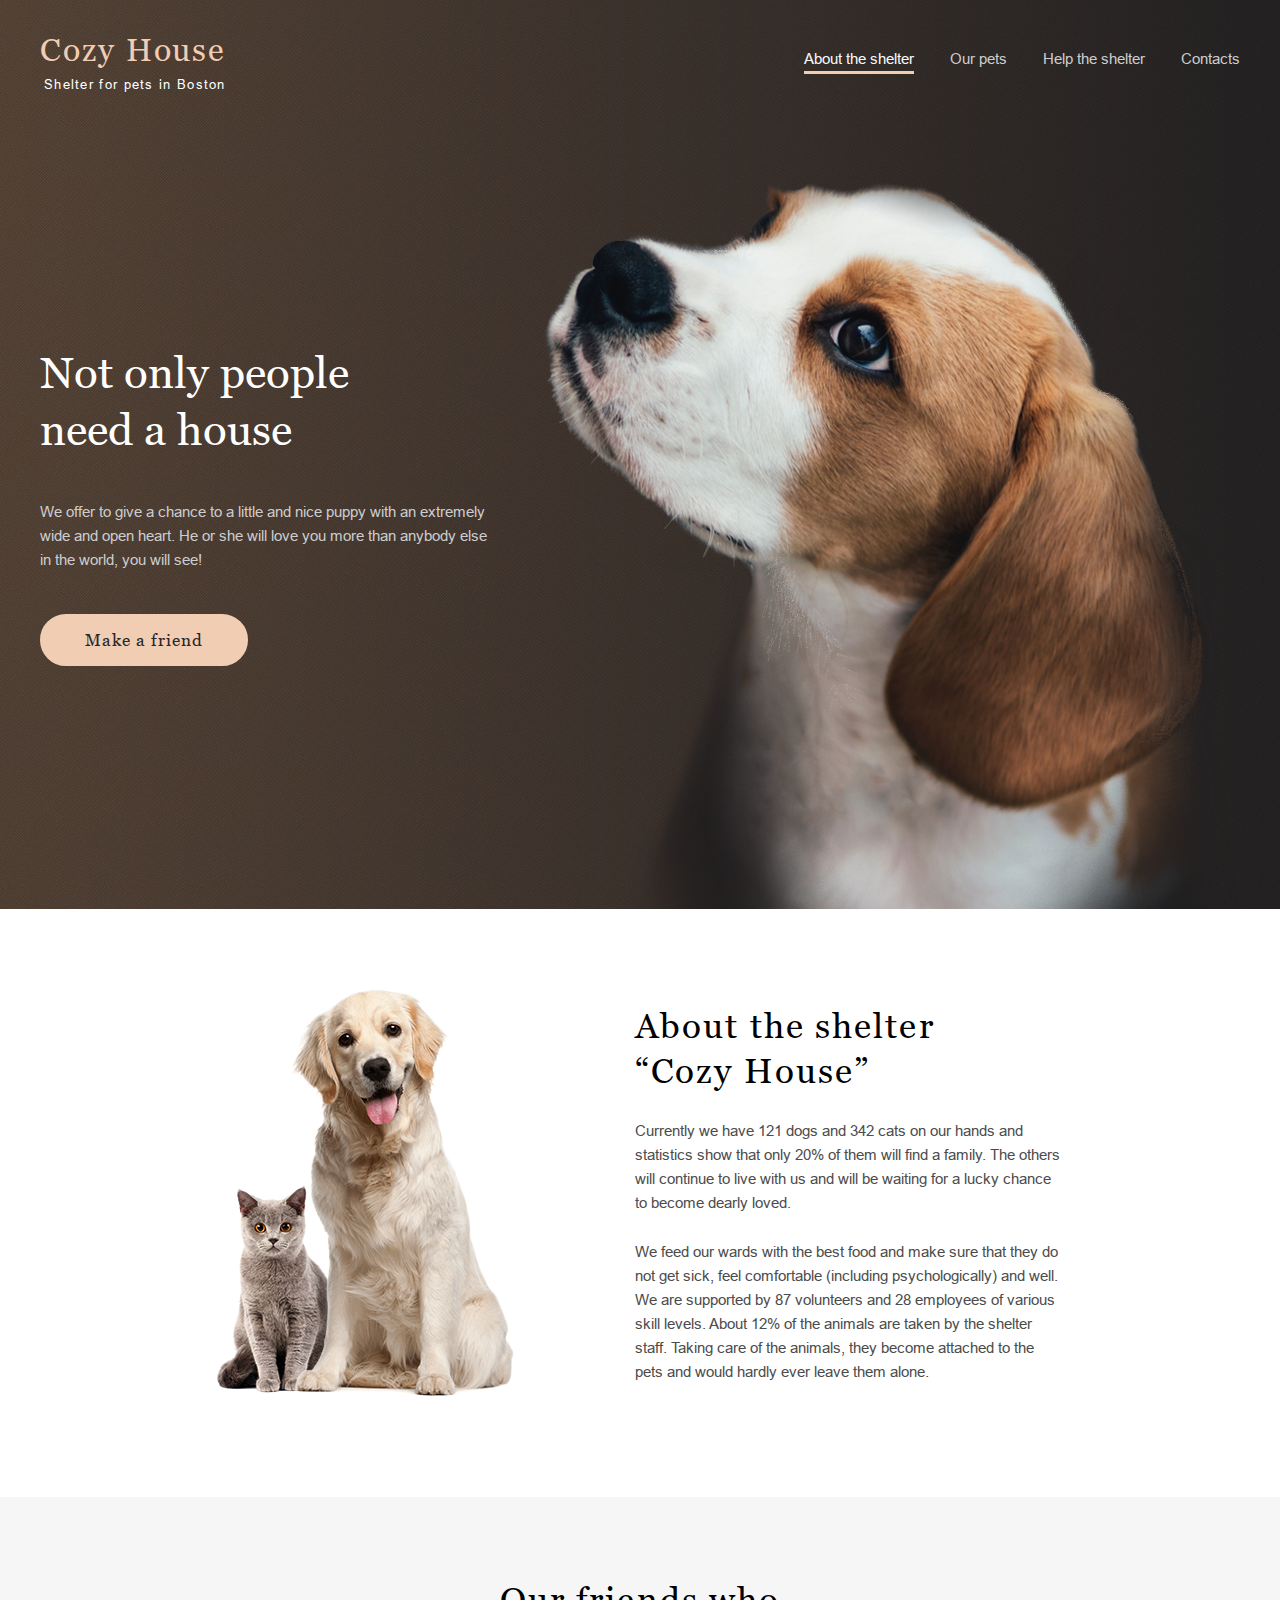
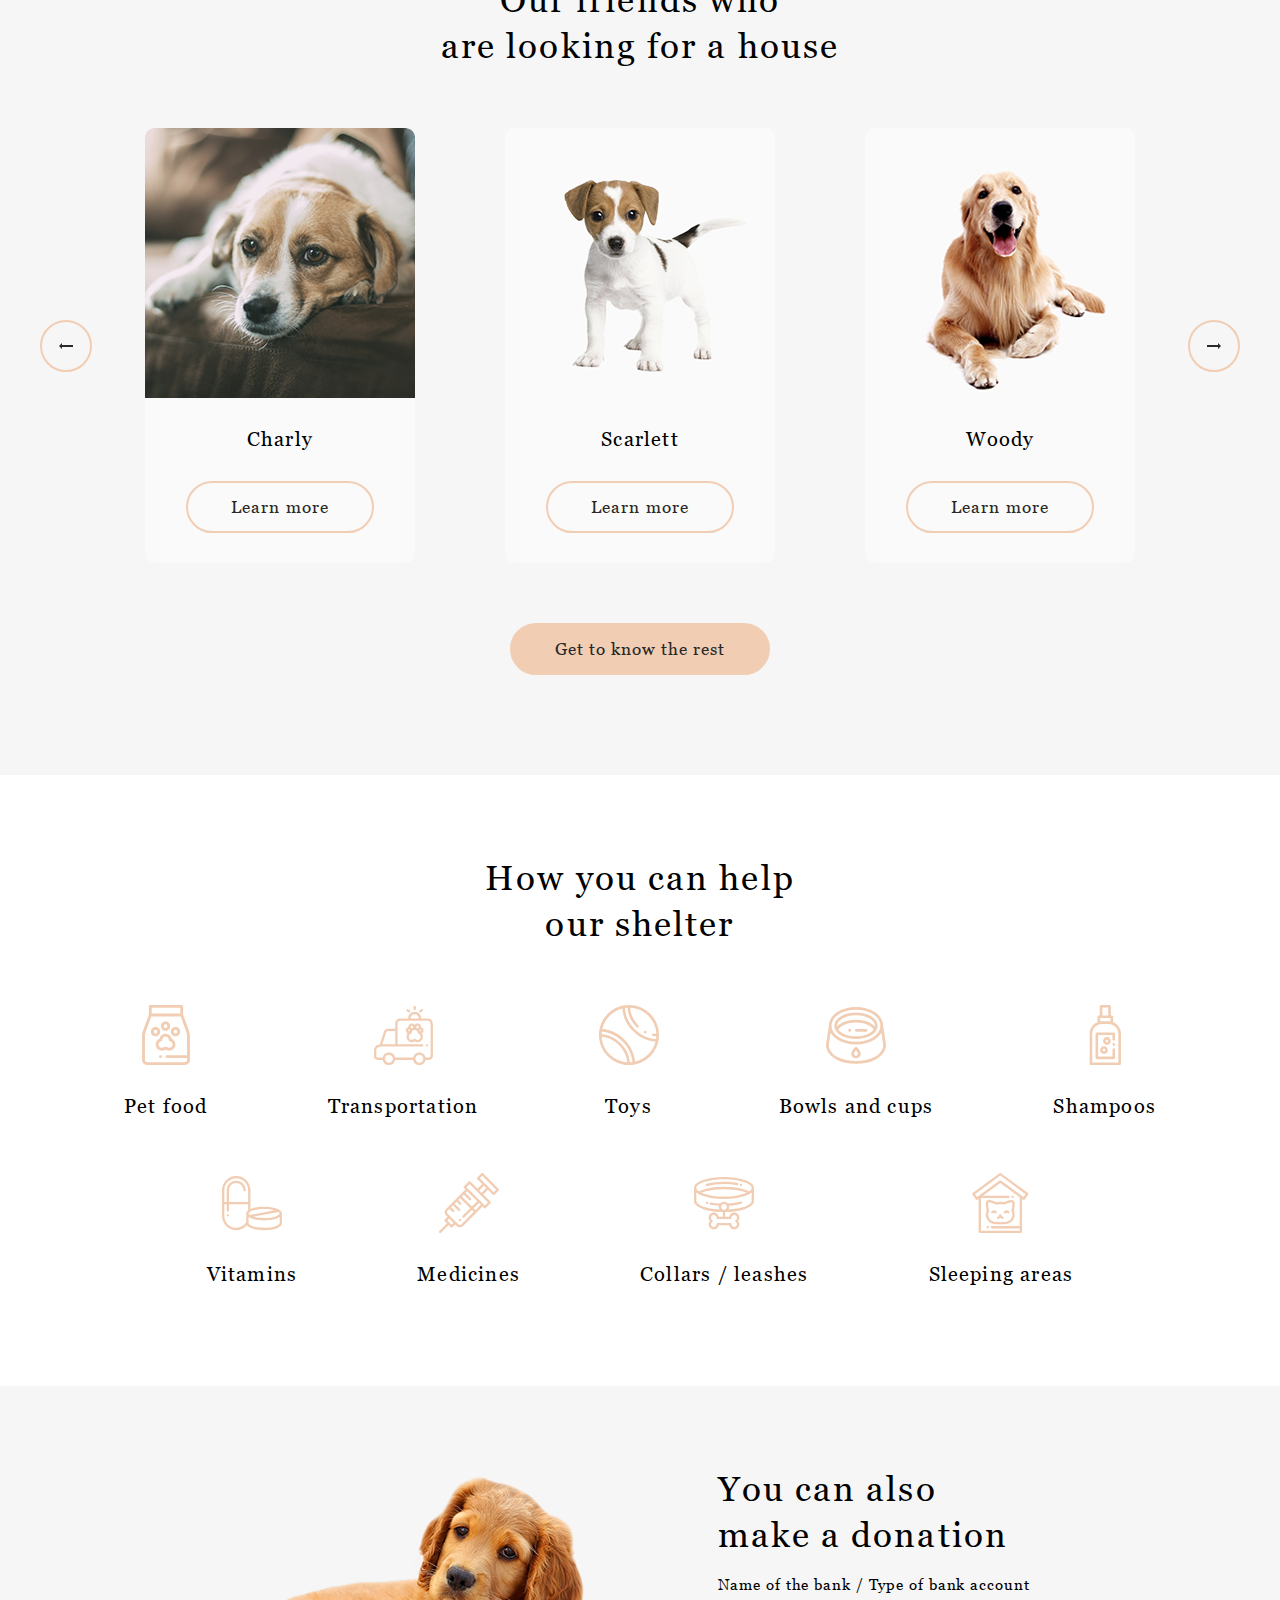
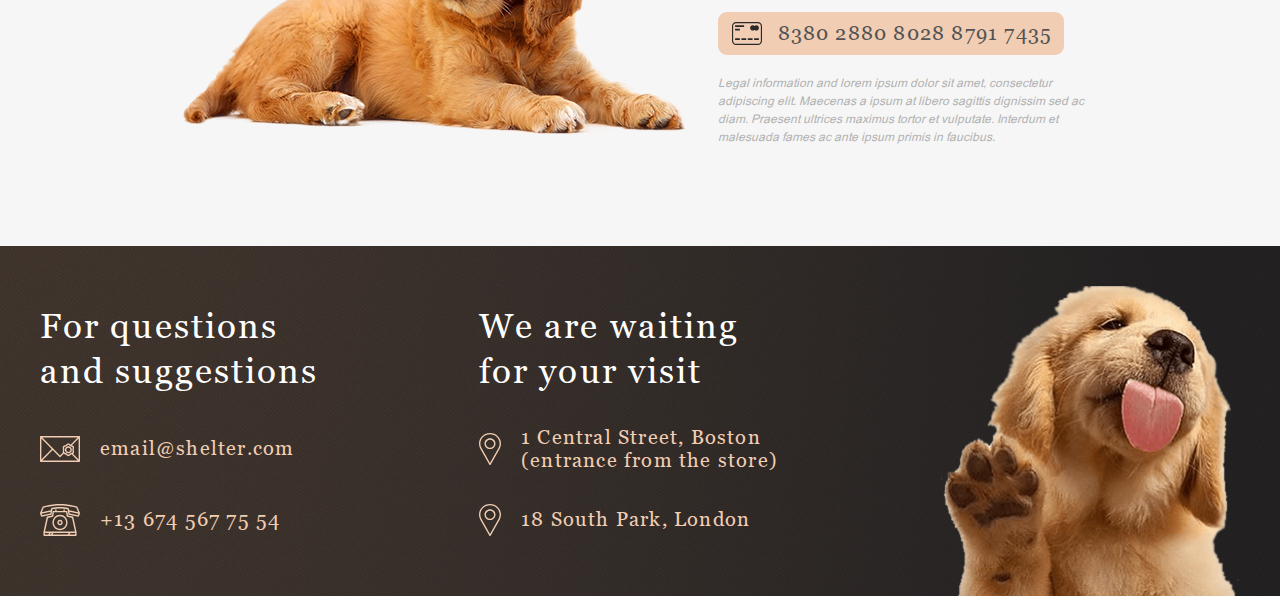
==== commit d5880cb3: "feat: add slider functionality" ====
--- a/main/index.html
+++ b/main/index.html
@@ -101,32 +101,9 @@
               <img src="../assets/svg/arrow-left.svg" alt="arrow left">
             </button>
 
-            <div class="slider__cards pet-cards">
-              <div class="slider-cards__card pet-card">
-                <div class="pet-card__image">
-                  <img width="270" height="270" src="../assets/img/pets-katrine.jpg" alt="cat Katrine">
-                </div>
-                <div class="pet-card__name">Katrine</div>
-
-                <button class="button button--style-secondary">Learn more</button>
-              </div>
-
-              <div class="slider-cards__card pet-card">
-                <div class="pet-card__image">
-                  <img width="270" height="270" src="../assets/img/pets-jennifer.jpg" alt="puppy Jennifer">
-                </div>
-                <div class="pet-card__name">Jennifer</div>
-
-                <button class="button button--style-secondary">Learn more</button>
-              </div>
-
-              <div class="slider-cards__card pet-card">
-                <div class="pet-card__image">
-                  <img width="270" height="270" src="../assets/img/pets-woody.jpg" alt="dog Woody">
-                </div>
-                <div class="pet-card__name">Woody</div>
-
-                <button class="button button--style-secondary">Learn more</button>
+            <div class="slider__slides-wrapper">
+              <div class="slider__slides">
+
               </div>
             </div>
 
@@ -303,7 +280,9 @@
   </div>
 
   <script src="index.js"></script>
-  <script src="../burger.js"></script>
+  <script type="module" src="../js/burger.js"></script>
+  <script type="module" src="../js/slider.js"></script>
+  <script type="module" src="../js/pets.js"></script>
 </body>
 
 </html>--- a/assets/style.css
+++ b/assets/style.css
@@ -361,6 +361,7 @@
   background-color: var(--color-light-s);
   border-radius: 9px;
 
+  overflow: hidden;
   cursor: pointer;
   transition: all 0.15s linear;
 }
--- a/main/style.css
+++ b/main/style.css
@@ -86,31 +86,6 @@
 
 .help__heading {
   max-width: 310px;
-}
-
-.slider {
-  display: grid;
-  grid-template-columns: minmax(52px, 1fr) minmax(270px, 990px) minmax(52px, 1fr);
-  grid-template-areas: 'sa--left sc sa--right';
-  align-items: center;
-  gap: 12px;
-
-  width: 100%;
-}
-
-.slider__cards {
-  grid-area: sc;
-
-  overflow: hidden;
-}
-
-.slider__arrow--direction-left {
-  grid-area: sa--left;
-}
-
-.slider__arrow--direction-right {
-  grid-area: sa--right;
-  justify-self: end;
 }
 
 .help {
@@ -302,19 +277,6 @@
     gap: 42px;
   }
 
-  .slider {
-    grid-template-columns: repeat(2, 1fr);
-    grid-template-rows: 1fr 52px;
-    grid-template-areas:
-      'sc sc'
-      'sa--left sa--right';
-    justify-items: center;
-    row-gap: 20px;
-    column-gap: 0px;
-
-    padding: 0 15px;
-  }
-
   .slider__arrow--direction-right {
     justify-self: auto;
   }
@@ -355,3 +317,86 @@
     justify-content: start;
   }
 }
+
+/* Слайдер */
+
+.slider {
+  display: grid;
+  grid-template-columns: minmax(52px, 1fr) 990px minmax(52px, 1fr);
+  grid-template-areas: 'sa--left sc sa--right';
+  align-items: center;
+  gap: 12px;
+
+  width: 100%;
+}
+
+.slider__slides-wrapper {
+  grid-area: sc;
+
+  overflow: hidden;
+}
+
+.slider__slides {
+  position: relative;
+
+  display: flex;
+  flex-wrap: nowrap;
+}
+
+.slider__slide {
+  justify-content: center;
+  gap: 90px;
+}
+
+.slider__arrow--direction-left {
+  grid-area: sa--left;
+}
+
+.slider__arrow--direction-right {
+  grid-area: sa--right;
+  justify-self: end;
+}
+
+@media screen and (max-width: 1200px) {
+  .slider {
+    grid-template-columns: 1fr 890px 1fr;
+  }
+
+  .slider__slide {
+    gap: 40px;
+  }
+
+  .slider__arrow {
+    margin: 0 auto;
+  }
+}
+
+@media screen and (max-width: 1100px) {
+  .slider {
+    grid-template-columns: 1fr 580px 1fr;
+  }
+}
+
+@media screen and (max-width: 767px) {
+  .slider {
+    grid-template-columns: repeat(2, 290px);
+    grid-template-rows: 435px 52px;
+    grid-template-areas:
+      'sc sc'
+      'sa--left sa--right';
+    justify-content: center;
+    row-gap: 20px;
+    column-gap: 0px;
+
+    padding: 0 15px;
+  }
+
+  .slider__slides-wrapper {
+    width: 100%;
+  }
+}
+@media screen and (max-width: 640px) {
+  .slider {
+    grid-template-columns: repeat(2, 135px);
+  }
+}
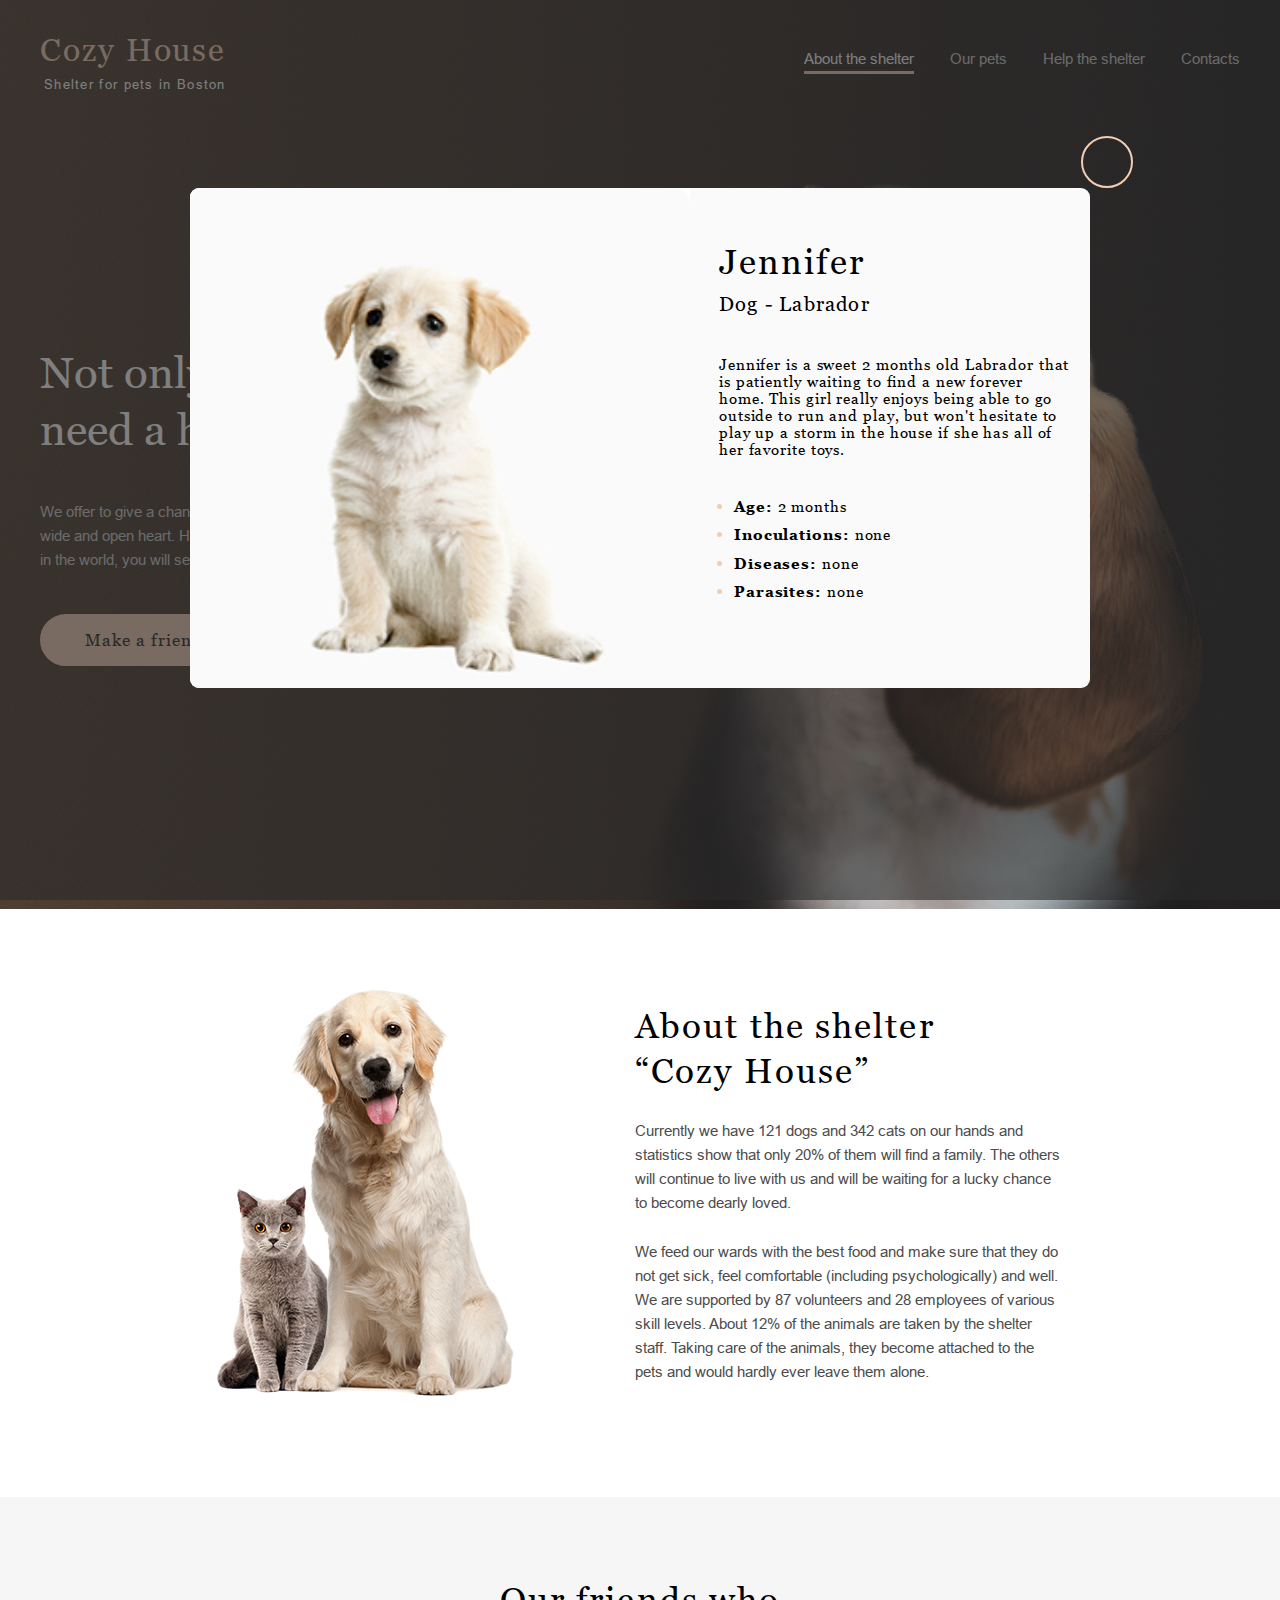
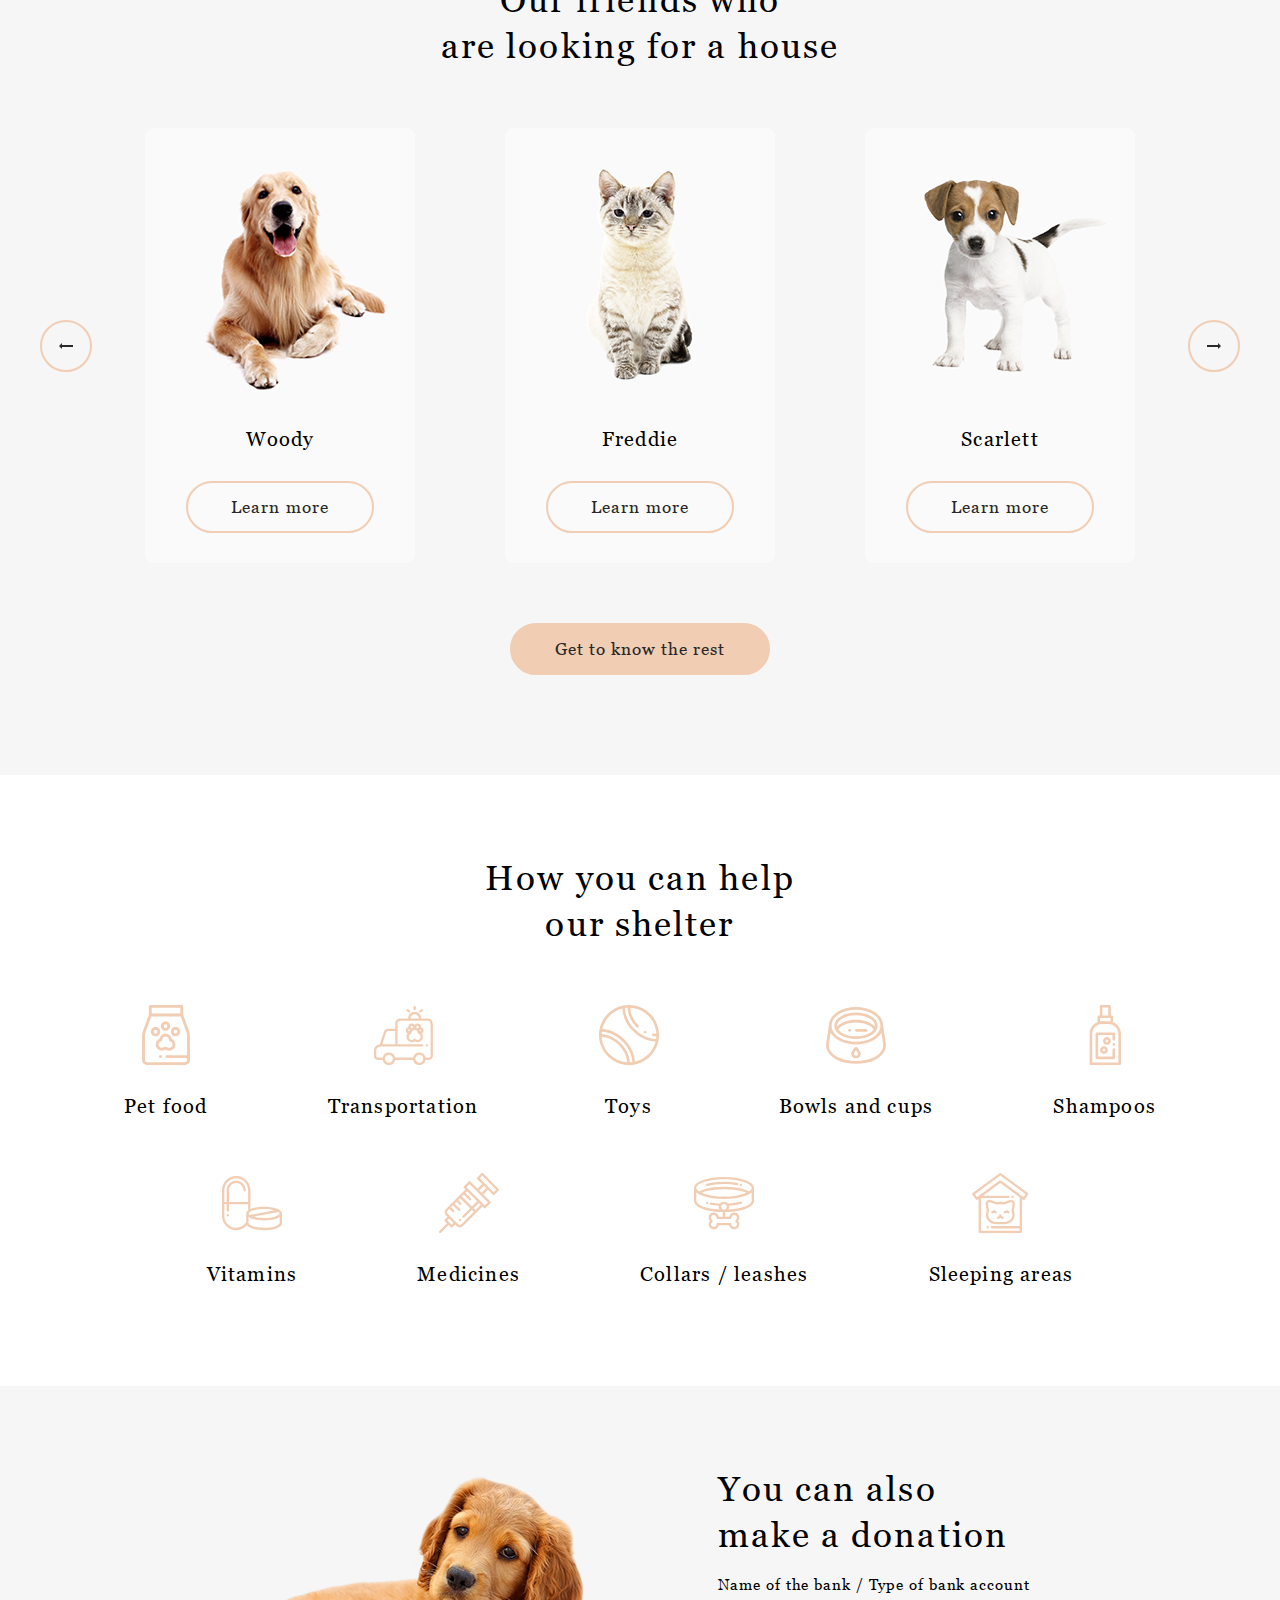
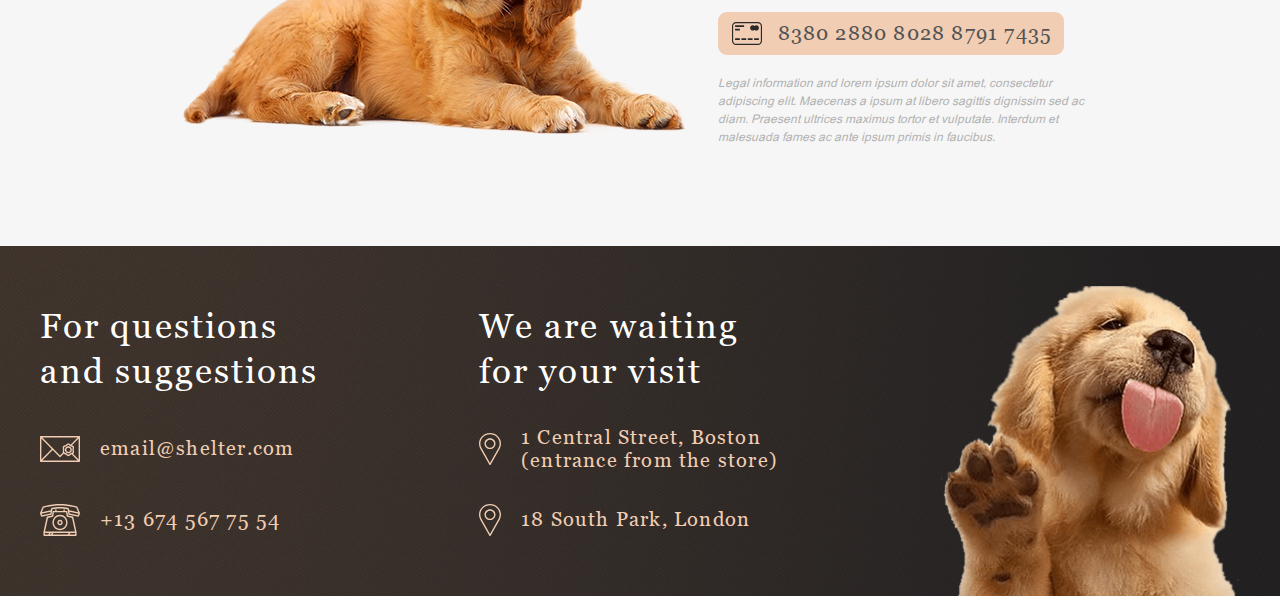
==== commit 5cafba66: "feat: add popup layout" ====
--- a/main/index.html
+++ b/main/index.html
@@ -2,11 +2,12 @@
 <html lang="en">
 
 <head>
-  <meta charset="UTF-8">
-  <meta name="viewport" content="width=device-width, initial-scale=1.0">
-  <link rel="shortcut icon" href="../assets/favicon.ico" type="image/x-icon">
-  <link rel="stylesheet" href="../assets/style.css">
-  <link rel="stylesheet" href="style.css">
+  <meta charset="UTF-8" />
+  <meta name="viewport" content="width=device-width, initial-scale=1.0" />
+  <link rel="shortcut icon" href="../assets/favicon.ico" type="image/x-icon" />
+  <link rel="stylesheet" href="../assets/style.css" />
+  <link rel="stylesheet" href="../assets/madal.css" />
+  <link rel="stylesheet" href="style.css" />
 
   <title>Cozy House - Main</title>
 </head>
@@ -53,14 +54,14 @@
           <div class="not-only-content">
             <h2 class="not-only-content__heading title title--style-h2">Not only people need a house</h2>
             <p class="not-only-content__text text">
-              We offer to give a chance to a little and nice puppy with an extremely wide and open heart. He or she will
-              love you more than anybody else in the world, you will see!
+              We offer to give a chance to a little and nice puppy with an extremely wide and open heart. He or she
+              will love you more than anybody else in the world, you will see!
             </p>
             <a href="#pets" class="not-only-content__button button button--style-primary">Make a friend</a>
           </div>
 
           <div class="start-screen__image">
-            <img src="../assets/img/start-screen-puppy.png" alt="puppy">
+            <img src="../assets/img/start-screen-puppy.png" alt="puppy" />
           </div>
         </div>
       </section>
@@ -68,21 +69,21 @@
       <section class="about">
         <div class="about-wrapper content-wrapper">
           <div class="about__image">
-            <img src="../assets/img/about-pets.png" alt="cat and dog">
+            <img src="../assets/img/about-pets.png" alt="cat and dog" />
           </div>
 
           <div class="about-content">
             <h3 class="about__heading title title--style-h3">About the shelter “Cozy House”</h3>
             <p class="about__text text">
-              Currently we have 121 dogs and 342 cats on our hands and statistics show that only 20% of them will find a
-              family. The others will continue to live with us and will be waiting for a lucky chance to become dearly
-              loved.
+              Currently we have 121 dogs and 342 cats on our hands and statistics show that only 20% of them will find
+              a family. The others will continue to live with us and will be waiting for a lucky chance to become
+              dearly loved.
             </p>
             <p class="about__text text">
-              We feed our wards with the best food and make sure that they do not get sick, feel comfortable (including
-              psychologically) and well. We are supported by 87 volunteers and 28 employees of various skill levels.
-              About 12% of the animals are taken by the shelter staff. Taking care of the animals, they become attached
-              to the pets and would hardly ever leave them alone.
+              We feed our wards with the best food and make sure that they do not get sick, feel comfortable
+              (including psychologically) and well. We are supported by 87 volunteers and 28 employees of various
+              skill levels. About 12% of the animals are taken by the shelter staff. Taking care of the animals, they
+              become attached to the pets and would hardly ever leave them alone.
             </p>
           </div>
         </div>
@@ -91,25 +92,23 @@
       <section id="pets" class="pets">
         <div class="pets-wrapper content-wrapper">
           <h3 class="pets__heading title title--style-h3">
-            Our friends who<br>
+            Our friends who<br />
             are looking for a house
           </h3>
 
           <div class="slider">
             <button
               class="slider__arrow slider__arrow--direction-left button button--style-secondary button--form-round">
-              <img src="../assets/svg/arrow-left.svg" alt="arrow left">
+              <img src="../assets/svg/arrow-left.svg" alt="arrow left" />
             </button>
 
             <div class="slider__slides-wrapper">
-              <div class="slider__slides">
-
-              </div>
+              <div class="slider__slides"></div>
             </div>
 
             <button
               class="slider__arrow slider__arrow--direction-right button button--style-secondary button--form-round">
-              <img src="../assets/svg/arrow-right.svg" alt="arrow right">
+              <img src="../assets/svg/arrow-right.svg" alt="arrow right" />
             </button>
           </div>
 
@@ -119,62 +118,60 @@
 
       <section id="help" class="help">
         <div class="help-wrapper content-wrapper">
-          <h3 class="help__heading title title--style-h3">
-            How you can help our shelter
-          </h3>
+          <h3 class="help__heading title title--style-h3">How you can help our shelter</h3>
 
           <div class="help-items">
             <div class="help-items__item help-item">
               <div class="help-item__image">
-                <img src="../assets/svg/icon-pet-food.svg" alt="pet food">
+                <img src="../assets/svg/icon-pet-food.svg" alt="pet food" />
               </div>
               <div class="help-item__name title">Pet food</div>
             </div>
             <div class="help-items__item help-item">
               <div class="help-item__image">
-                <img src="../assets/svg/icon-transportation.svg" alt="transportation">
+                <img src="../assets/svg/icon-transportation.svg" alt="transportation" />
               </div>
               <div class="help-item__name title">Transportation</div>
             </div>
             <div class="help-items__item help-item">
               <div class="help-item__image">
-                <img src="../assets/svg/icon-toys.svg" alt="toys">
+                <img src="../assets/svg/icon-toys.svg" alt="toys" />
               </div>
               <div class="help-item__name title">Toys</div>
             </div>
             <div class="help-items__item help-item">
               <div class="help-item__image">
-                <img src="../assets/svg/icon-bowls-and-cups.svg" alt="bowls and cups">
+                <img src="../assets/svg/icon-bowls-and-cups.svg" alt="bowls and cups" />
               </div>
               <div class="help-item__name title">Bowls and cups</div>
             </div>
             <div class="help-items__item help-item">
               <div class="help-item__image">
-                <img src="../assets/svg/icon-shampoos.svg" alt="shampoos">
+                <img src="../assets/svg/icon-shampoos.svg" alt="shampoos" />
               </div>
               <div class="help-item__name title">Shampoos</div>
             </div>
             <div class="help-items__item help-item">
               <div class="help-item__image">
-                <img src="../assets/svg/icon-vitamins.svg" alt="vitamins">
+                <img src="../assets/svg/icon-vitamins.svg" alt="vitamins" />
               </div>
               <div class="help-item__name title">Vitamins</div>
             </div>
             <div class="help-items__item help-item">
               <div class="help-item__image">
-                <img src="../assets/svg/icon-medicines.svg" alt="medicines">
+                <img src="../assets/svg/icon-medicines.svg" alt="medicines" />
               </div>
               <div class="help-item__name title">Medicines</div>
             </div>
             <div class="help-items__item help-item">
               <div class="help-item__image">
-                <img src="../assets/svg/icon-collars-or-leashes.svg" alt="collars or leashes">
+                <img src="../assets/svg/icon-collars-or-leashes.svg" alt="collars or leashes" />
               </div>
               <div class="help-item__name title">Collars / leashes</div>
             </div>
             <div class="help-items__item help-item">
               <div class="help-item__image">
-                <img src="../assets/svg/icon-sleeping-area.svg" alt="sleeping areas">
+                <img src="../assets/svg/icon-sleeping-area.svg" alt="sleeping areas" />
               </div>
               <div class="help-item__name title">Sleeping areas</div>
             </div>
@@ -185,22 +182,20 @@
       <section class="donation">
         <div class="donation-wrapper content-wrapper">
           <div class="donation__image">
-            <img src="../assets/img/donation-dog.png" alt="cat and dog">
+            <img src="../assets/img/donation-dog.png" alt="cat and dog" />
           </div>
 
           <div class="donation-content">
-            <h3 class="donation__heading title title--style-h3">
-              You can also make a donation
-            </h3>
+            <h3 class="donation__heading title title--style-h3">You can also make a donation</h3>
             <div class="donation__subheading title title--style-h5">Name of the bank / Type of bank account</div>
             <a class="donation__link donation-link button button--style-primary">
-              <img width="31" height="23" src="../assets/svg/credit-card.svg" alt="credit card">
+              <img width="31" height="23" src="../assets/svg/credit-card.svg" alt="credit card" />
               <span class="donation-link__title title">8380 2880 8028 8791 7435</span>
             </a>
             <p class="donation__hint hint">
-              Legal information and lorem ipsum dolor sit amet, consectetur adipiscing elit. Maecenas a ipsum at libero
-              sagittis dignissim sed ac diam. Praesent ultrices maximus tortor et vulputate. Interdum et malesuada fames
-              ac ante ipsum primis in faucibus.
+              Legal information and lorem ipsum dolor sit amet, consectetur adipiscing elit. Maecenas a ipsum at
+              libero sagittis dignissim sed ac diam. Praesent ultrices maximus tortor et vulputate. Interdum et
+              malesuada fames ac ante ipsum primis in faucibus.
             </p>
           </div>
         </div>
@@ -273,10 +268,65 @@
           </a>
         </div>
         <div class="footer-image">
-          <img src="../assets/img/footer-puppy.png" alt="puppy">
+          <img src="../assets/img/footer-puppy.png" alt="puppy" />
         </div>
       </div>
     </footer>
+
+    <div class="modal">
+      <div class="modal__content-wrapper">
+
+
+
+        <div class="modal__content">
+
+          <button class="modal__button">
+            <svg width="12" height="12" viewBox="0 0 12 12" fill="none" xmlns="http://www.w3.org/2000/svg">
+              <path fill-rule="evenodd" clip-rule="evenodd"
+                d="M7.42618 6.00003L11.7046 1.72158C12.0985 1.32775 12.0985 0.689213 11.7046 0.295433C11.3108 -0.0984027 10.6723 -0.0984027 10.2785 0.295433L5.99998 4.57394L1.72148 0.295377C1.32765 -0.098459 0.68917 -0.098459 0.295334 0.295377C-0.0984448 0.689213 -0.0984448 1.32775 0.295334 1.72153L4.57383 5.99997L0.295334 10.2785C-0.0984448 10.6723 -0.0984448 11.3108 0.295334 11.7046C0.68917 12.0985 1.32765 12.0985 1.72148 11.7046L5.99998 7.42612L10.2785 11.7046C10.6723 12.0985 11.3108 12.0985 11.7046 11.7046C12.0985 11.3108 12.0985 10.6723 11.7046 10.2785L7.42618 6.00003Z"
+                fill="#292929" />
+            </svg>
+          </button>
+
+
+          <div class="modal__image">
+            <img src="../assets/img/pets-jennifer.jpg" alt="" />
+          </div>
+
+          <div class="modal__info">
+            <div>
+              <div class="modal__title">Jennifer</div>
+              <div class="modal__subtitle">Dog - Labrador</div>
+            </div>
+
+            <div class="modal__description">
+              Jennifer is a sweet 2 months old Labrador that is patiently waiting to find a new forever home. This
+              girl really enjoys being able to go outside to run and play, but won't hesitate to play up a storm in
+              the house if she has all of her favorite toys.
+            </div>
+
+            <ul class="modal__specifications">
+              <li class="modal__specifications-text">
+                <span>Age: </span>
+                <span> 2 months </span>
+              </li>
+              <li class="modal__specifications-text">
+                <span>Inoculations: </span>
+                <span>none</span>
+              </li>
+              <li class="modal__specifications-text">
+                <span>Diseases:</span>
+                <span>none</span>
+              </li>
+              <li class="modal__specifications-text">
+                <span>Parasites:</span>
+                <span>none</span>
+              </li>
+            </ul>
+          </div>
+        </div>
+      </div>
+    </div>
   </div>
 
   <script src="index.js"></script>
--- a/assets/style.css
+++ b/assets/style.css
@@ -8,6 +8,12 @@
   font-family: 'Georgia';
   src: url('./fonts/georgia/georgia-regular.ttf');
   font-weight: 400;
+}
+
+@font-face {
+  font-family: 'Georgia';
+  src: url('./fonts/georgia/georgia-bold.ttf');
+  font-weight: 700;
 }
 
 :root {
--- a/assets/madal.css
+++ b/assets/madal.css
@@ -0,0 +1,202 @@
+.modal {
+  position: absolute;
+  top: 0;
+  z-index: 10;
+
+  width: 100vw;
+  height: 100vh;
+  padding: 20px;
+
+  display: flex;
+  justify-content: center;
+
+  background-color: rgba(41, 41, 41, 0.6);
+
+  color: #000;
+}
+
+.modal__content-wrapper {
+  position: absolute;
+  top: 136px;
+
+  width: 100%;
+  max-width: 1005px;
+  padding: 52px;
+}
+
+.modal__button {
+  position: absolute;
+  top: 0;
+  right: 10px;
+
+  display: flex;
+  justify-content: center;
+  align-items: center;
+
+  margin: 0 0 0 auto;
+  width: 52px;
+  height: 52px;
+
+  border: 2px solid var(--color-primary);
+  border-radius: 50%;
+  background-color: initial;
+
+  cursor: pointer;
+  transition: all 0.15s linear;
+}
+
+.modal__button path {
+  fill: var(--color-dark-3xl);
+}
+
+.modal__button:hover {
+  background-color: var(--color-primary);
+}
+
+.modal__content {
+  display: flex;
+
+  max-width: 900px;
+  margin: 0 auto;
+
+  border-radius: 9px;
+  background-color: var(--color-light-s);
+
+  overflow: hidden;
+}
+
+.modal__image {
+  min-width: 350px;
+  max-height: 500px;
+  width: 100%;
+}
+
+.modal__image img {
+  width: 100%;
+  height: 100%;
+  object-fit: cover;
+}
+
+.modal__info {
+  display: flex;
+  flex-direction: column;
+  gap: 40px;
+
+  max-width: 400px;
+  padding: 5.7% 20px 5.7% 29px;
+}
+
+.modal__title,
+.modal__subtitle,
+.modal__description,
+.modal__specifications-text {
+  font-family: var(--font-family);
+  font-weight: 400;
+  letter-spacing: 0.06em;
+  text-align: left;
+}
+
+.modal__title {
+  margin-bottom: 8px;
+
+  font-size: 35px;
+  line-height: 45.5px;
+}
+
+.modal__subtitle {
+  font-size: 20px;
+  line-height: 23px;
+}
+
+.modal__description {
+  font-size: 15px;
+  line-height: 17px;
+}
+
+.modal__specifications {
+  display: flex;
+  flex-direction: column;
+  gap: 12px;
+  padding-left: 15px;
+}
+
+.modal__specifications-text {
+  font-size: 15px;
+  line-height: 16.5px;
+  text-align: left;
+  color: var(--color-primary);
+}
+
+.modal__specifications-text span {
+  color: #000;
+}
+
+.modal__specifications-text span:first-child {
+  font-weight: 700;
+}
+
+@media screen and (max-width: 768px) {
+  .modal__content-wrapper {
+    top: 194px;
+    padding: 69px;
+  }
+
+  .modal__button {
+    top: 17px;
+    right: 25px;
+  }
+  .modal__image {
+    flex-shrink: 1.6;
+    max-height: 350px;
+    min-width: 200px;
+  }
+
+  .modal__info {
+    flex-shrink: 3;
+    gap: 22px;
+    padding: 10px 5px 10px 11px;
+  }
+
+  .modal__description {
+    font-size: 13px;
+    line-height: 14px;
+  }
+
+  .modal__specifications {
+    gap: 6px;
+  }
+}
+
+@media screen and (max-width: 580px) {
+  .modal__image {
+    display: none;
+  }
+
+  .modal__info {
+    padding: 10px;
+    max-width: none;
+  }
+
+  .modal__content-wrapper {
+    top: 182px;
+    padding: 40px;
+  }
+
+  .modal__button {
+    top: -13px;
+    right: 11px;
+  }
+
+  .modal__title,
+  .modal__subtitle {
+    text-align: center;
+  }
+
+  .modal__description {
+    text-align: justify;
+  }
+
+  .modal__specifications {
+    gap: 7px;
+  }
+}
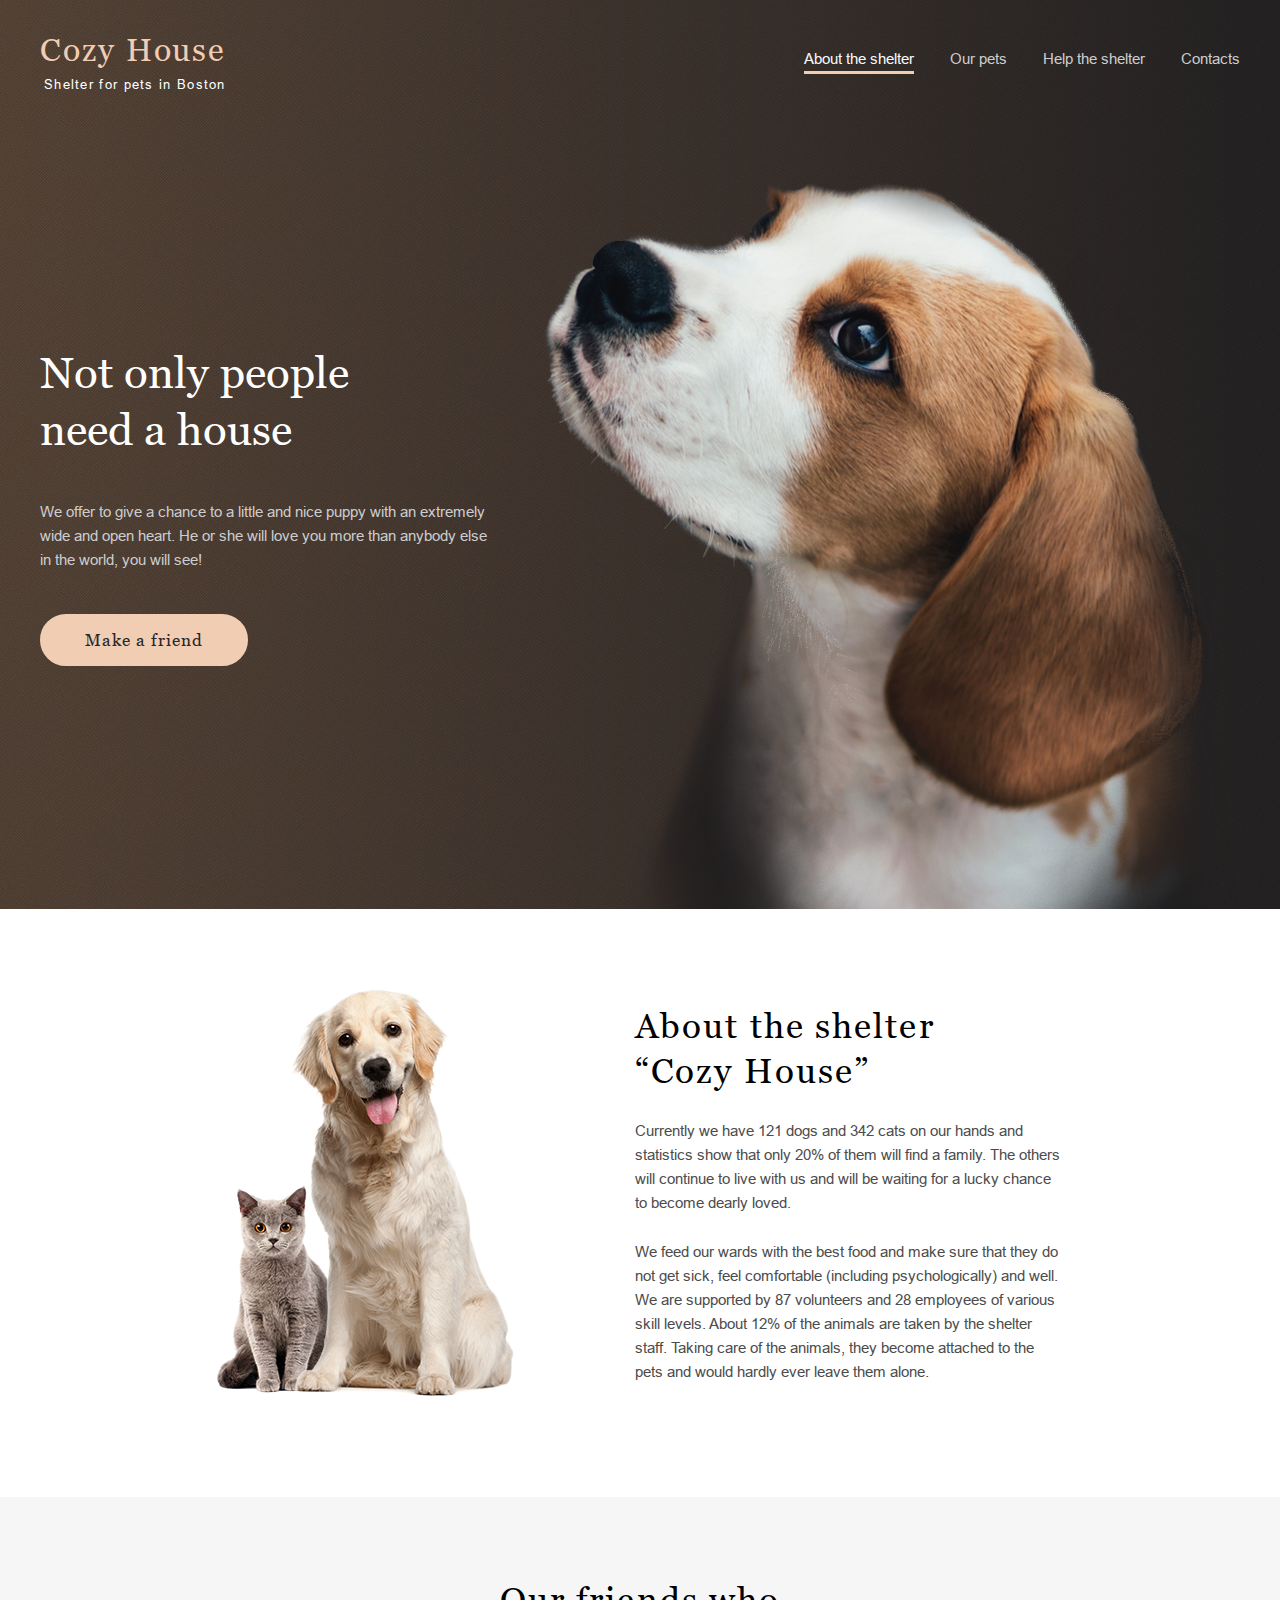
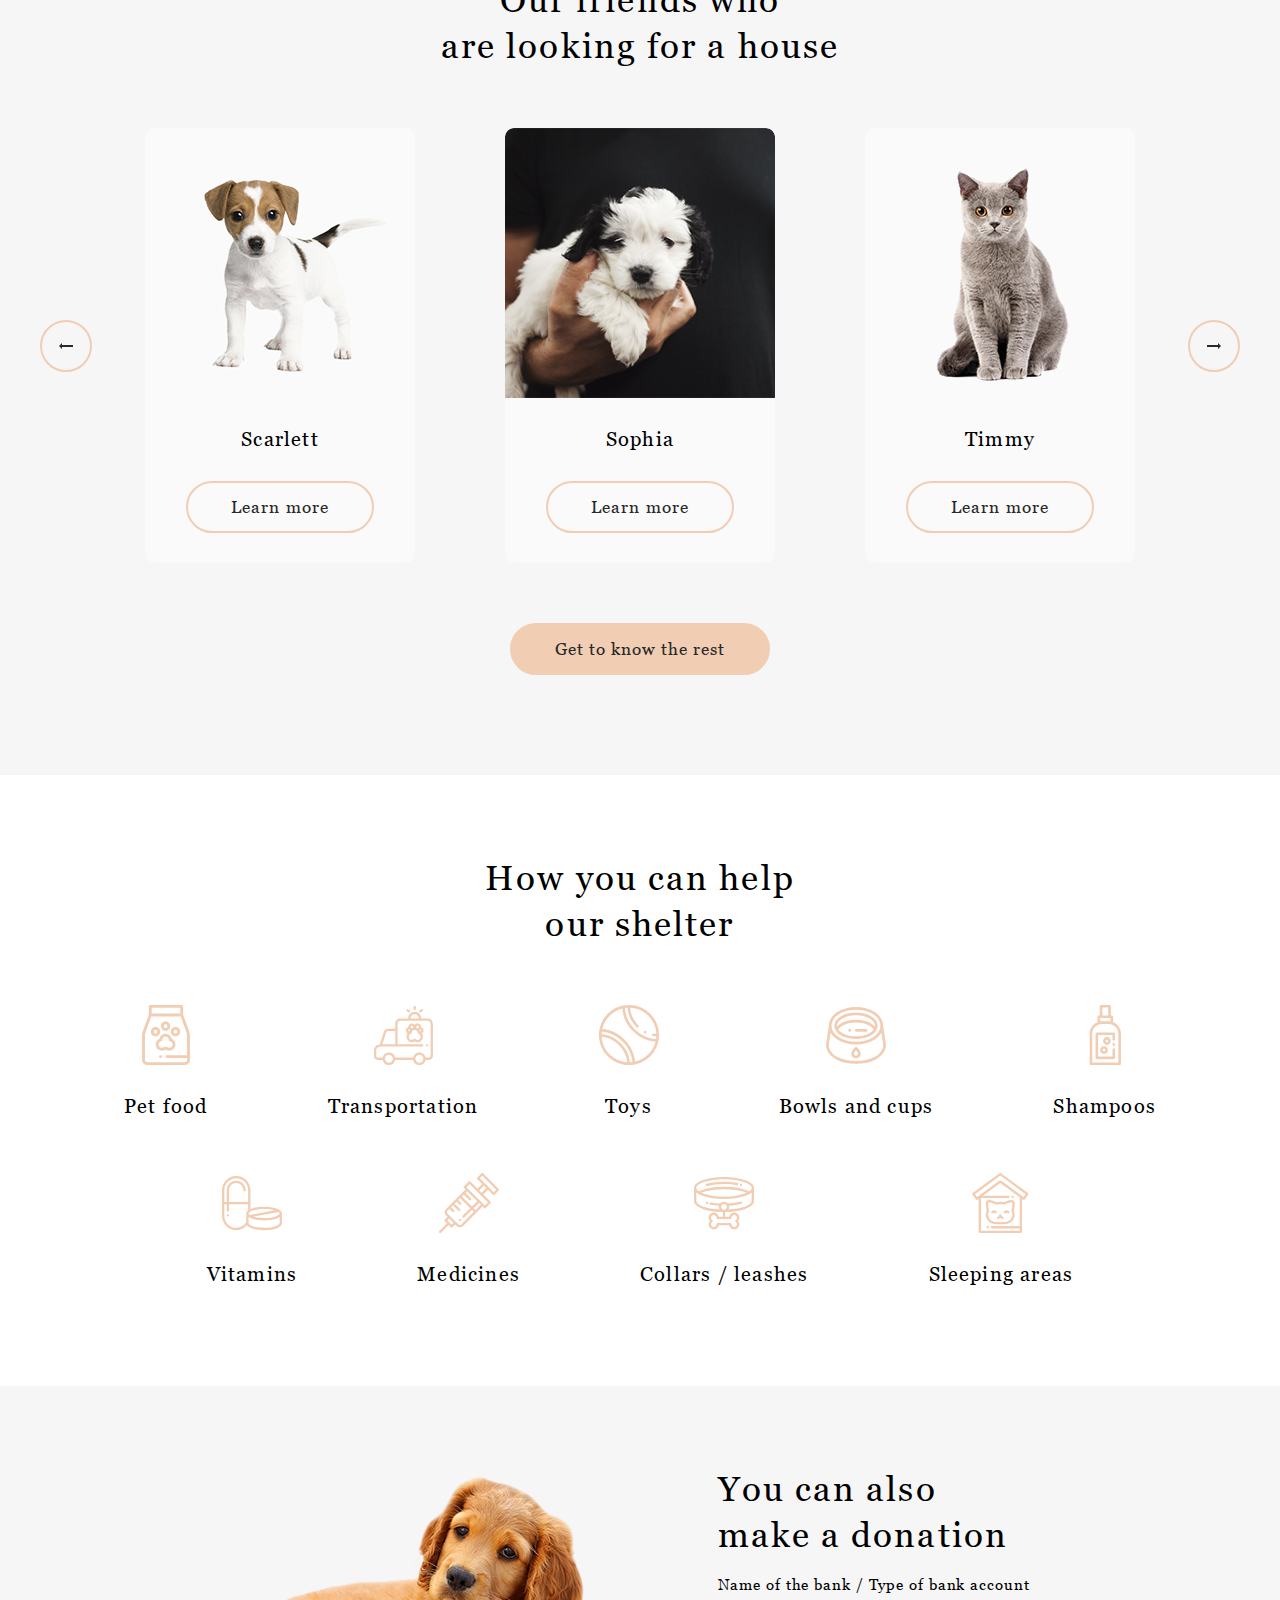
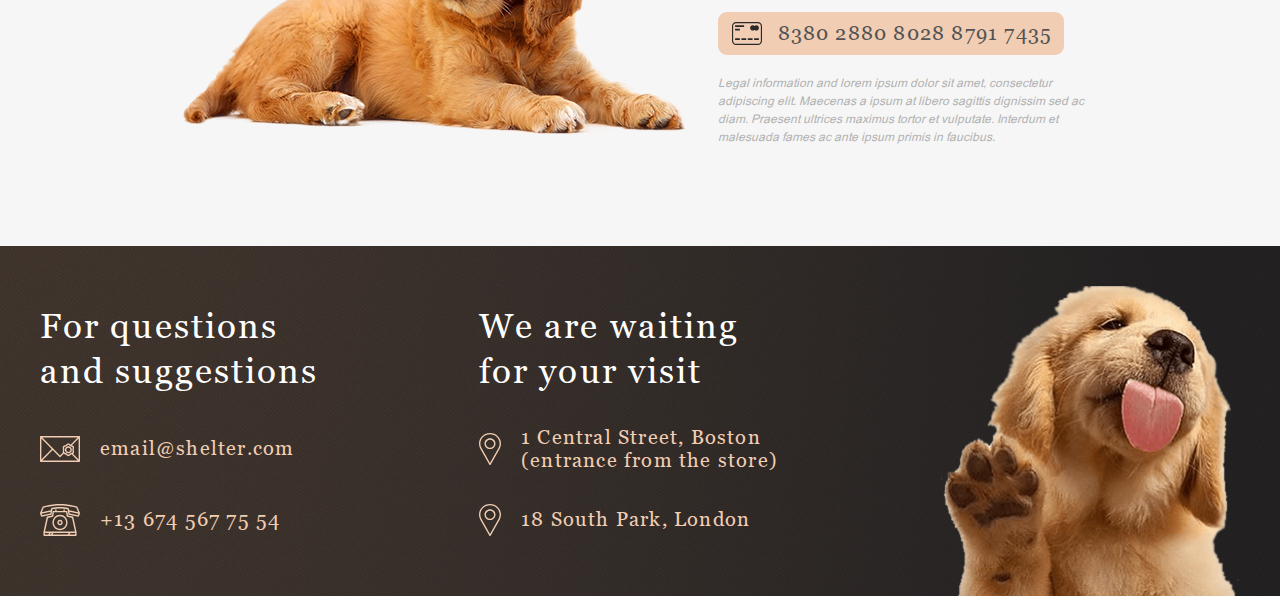
==== commit 96b3cbcc: "feat: add popup" ====
--- a/main/index.html
+++ b/main/index.html
@@ -6,7 +6,7 @@
   <meta name="viewport" content="width=device-width, initial-scale=1.0" />
   <link rel="shortcut icon" href="../assets/favicon.ico" type="image/x-icon" />
   <link rel="stylesheet" href="../assets/style.css" />
-  <link rel="stylesheet" href="../assets/madal.css" />
+  <link rel="stylesheet" href="../assets/modal.css" />
   <link rel="stylesheet" href="style.css" />
 
   <title>Cozy House - Main</title>
@@ -273,59 +273,52 @@
       </div>
     </footer>
 
-    <div class="modal">
-      <div class="modal__content-wrapper">
-
-
-
-        <div class="modal__content">
-
-          <button class="modal__button">
-            <svg width="12" height="12" viewBox="0 0 12 12" fill="none" xmlns="http://www.w3.org/2000/svg">
-              <path fill-rule="evenodd" clip-rule="evenodd"
-                d="M7.42618 6.00003L11.7046 1.72158C12.0985 1.32775 12.0985 0.689213 11.7046 0.295433C11.3108 -0.0984027 10.6723 -0.0984027 10.2785 0.295433L5.99998 4.57394L1.72148 0.295377C1.32765 -0.098459 0.68917 -0.098459 0.295334 0.295377C-0.0984448 0.689213 -0.0984448 1.32775 0.295334 1.72153L4.57383 5.99997L0.295334 10.2785C-0.0984448 10.6723 -0.0984448 11.3108 0.295334 11.7046C0.68917 12.0985 1.32765 12.0985 1.72148 11.7046L5.99998 7.42612L10.2785 11.7046C10.6723 12.0985 11.3108 12.0985 11.7046 11.7046C12.0985 11.3108 12.0985 10.6723 11.7046 10.2785L7.42618 6.00003Z"
-                fill="#292929" />
-            </svg>
-          </button>
-
-
-          <div class="modal__image">
-            <img src="../assets/img/pets-jennifer.jpg" alt="" />
-          </div>
-
-          <div class="modal__info">
-            <div>
-              <div class="modal__title">Jennifer</div>
-              <div class="modal__subtitle">Dog - Labrador</div>
-            </div>
-
-            <div class="modal__description">
-              Jennifer is a sweet 2 months old Labrador that is patiently waiting to find a new forever home. This
-              girl really enjoys being able to go outside to run and play, but won't hesitate to play up a storm in
-              the house if she has all of her favorite toys.
-            </div>
-
-            <ul class="modal__specifications">
-              <li class="modal__specifications-text">
-                <span>Age: </span>
-                <span> 2 months </span>
-              </li>
-              <li class="modal__specifications-text">
-                <span>Inoculations: </span>
-                <span>none</span>
-              </li>
-              <li class="modal__specifications-text">
-                <span>Diseases:</span>
-                <span>none</span>
-              </li>
-              <li class="modal__specifications-text">
-                <span>Parasites:</span>
-                <span>none</span>
-              </li>
-            </ul>
-          </div>
-        </div>
-      </div>
+    <div id="modal" class="modal">
+      <!--  <div class="modal__content">
+        <button class="modal__button">
+          <svg width="12" height="12" viewBox="0 0 12 12" fill="none" xmlns="http://www.w3.org/2000/svg">
+            <path fill-rule="evenodd" clip-rule="evenodd"
+              d="M7.42618 6.00003L11.7046 1.72158C12.0985 1.32775 12.0985 0.689213 11.7046 0.295433C11.3108 -0.0984027 10.6723 -0.0984027 10.2785 0.295433L5.99998 4.57394L1.72148 0.295377C1.32765 -0.098459 0.68917 -0.098459 0.295334 0.295377C-0.0984448 0.689213 -0.0984448 1.32775 0.295334 1.72153L4.57383 5.99997L0.295334 10.2785C-0.0984448 10.6723 -0.0984448 11.3108 0.295334 11.7046C0.68917 12.0985 1.32765 12.0985 1.72148 11.7046L5.99998 7.42612L10.2785 11.7046C10.6723 12.0985 11.3108 12.0985 11.7046 11.7046C12.0985 11.3108 12.0985 10.6723 11.7046 10.2785L7.42618 6.00003Z"
+              fill="#292929" />
+          </svg>
+        </button>
+
+        <div class="modal__image">
+          <img src="../assets/img/pets-jennifer.jpg" alt="" />
+        </div>
+
+        <div class="modal__info">
+          <div>
+            <div class="modal__title">Jennifer</div>
+            <div class="modal__subtitle">Dog - Labrador</div>
+          </div>
+
+          <div class="modal__description">
+            Jennifer is a sweet 2 months old Labrador that is patiently waiting to find a new forever home. This girl
+            really enjoys being able to go outside to run and play, but won't hesitate to play up a storm in the house
+            if she has all of her favorite toys.
+          </div>
+
+          <ul class="modal__specifications">
+            <li class="modal__specifications-text">
+              <span>Age: </span>
+              <span> 2 months </span>
+            </li>
+            <li class="modal__specifications-text">
+              <span>Inoculations: </span>
+              <span>none</span>
+            </li>
+            <li class="modal__specifications-text">
+              <span>Diseases:</span>
+              <span>none</span>
+            </li>
+            <li class="modal__specifications-text">
+              <span>Parasites:</span>
+              <span>none</span>
+            </li>
+          </ul>
+        </div>
+      </div> -->
     </div>
   </div>
 
@@ -333,6 +326,7 @@
   <script type="module" src="../js/burger.js"></script>
   <script type="module" src="../js/slider.js"></script>
   <script type="module" src="../js/pets.js"></script>
+  <script type="module" src="../js/modal.js"></script>
 </body>
 
 </html>--- a/assets/style.css
+++ b/assets/style.css
@@ -51,13 +51,18 @@
     radial-gradient(100% 215.42% at 0% 0%, #5b483a 0%, #262425 100%);
 }
 
+body.lock {
+  overflow: hidden;
+}
+
 .content {
   position: relative;
   overflow-x: hidden;
 }
 
-.content--nav-open {
-  height: 100vh;
+.content--scroll-disabled {
+  position: fixed;
+  /*  height: 100vh; */
   overflow: hidden;
 }
 
@@ -415,7 +420,7 @@
   transition: 0.25s all linear;
 }
 
-.content--nav-open .burger-btn {
+.header-wrapper--nav-open .burger-btn {
   transform: rotate(90deg);
 }
 
@@ -508,11 +513,11 @@
     background: var(--color-dark-xl);
   }
 
-  .content--nav-open .nav {
+  .header-wrapper--nav-open .nav {
     right: 0;
   }
 
-  .content--nav-open .backdrop {
+  .header-wrapper--nav-open .backdrop {
     display: block;
   }
 
--- a/assets/modal.css
+++ b/assets/modal.css
@@ -0,0 +1,219 @@
+.modal {
+  position: fixed;
+  top: 0;
+
+  z-index: 10;
+
+  width: 100vw;
+  height: 100vh;
+  padding: 20px;
+
+  display: flex;
+  justify-content: center;
+
+  background-color: rgba(41, 41, 41, 0.6);
+
+  color: #000;
+
+  opacity: 0;
+  visibility: hidden;
+
+  transition: opacity 0.5s ease, visibility 0s;
+}
+
+.modal.open {
+  opacity: 1;
+  visibility: visible;
+}
+
+.modal__content {
+  position: absolute;
+  top: 188px;
+
+  display: flex;
+
+  width: calc(100% - 140px);
+  max-width: 900px;
+  min-height: 500px;
+  margin: 0 auto;
+
+  border-radius: 9px;
+  background-color: var(--color-light-s);
+
+  opacity: 0;
+  transform: translate(0px, -100px);
+  transition: all 0.5s ease;
+}
+
+.modal.open .modal__content {
+  opacity: 1;
+  transform: translate(0px);
+}
+
+.modal__button {
+  position: absolute;
+  top: -52px;
+  right: -42px;
+
+  display: flex;
+  justify-content: center;
+  align-items: center;
+
+  margin: 0 0 0 auto;
+  width: 52px;
+  height: 52px;
+
+  border: 2px solid var(--color-primary);
+  border-radius: 50%;
+  background-color: initial;
+
+  cursor: pointer;
+  transition: all 0.15s linear;
+}
+
+.modal__button path {
+  fill: var(--color-dark-3xl);
+}
+
+.modal__button:hover {
+  background-color: var(--color-primary);
+}
+
+.modal__image {
+  position: relative;
+
+  /*   max-height: 500px; */
+  min-width: 350px;
+  width: 100%;
+
+  border-radius: 9px 0 0 9px;
+  overflow: hidden;
+}
+
+.modal__image img {
+  position: absolute;
+
+  width: 100%;
+  height: 100%;
+  object-fit: cover;
+}
+
+.modal__info {
+  display: flex;
+  flex-direction: column;
+  gap: 40px;
+
+  max-width: 400px;
+  padding: 5.7% 20px 5.7% 29px;
+}
+
+.modal__title,
+.modal__subtitle,
+.modal__description,
+.modal__specifications-text {
+  font-family: var(--font-family);
+  font-weight: 400;
+  letter-spacing: 0.06em;
+  text-align: left;
+}
+
+.modal__title {
+  margin-bottom: 8px;
+
+  font-size: 35px;
+  line-height: 45.5px;
+}
+
+.modal__subtitle {
+  font-size: 20px;
+  line-height: 23px;
+}
+
+.modal__description {
+  font-size: 15px;
+  line-height: 17px;
+}
+
+.modal__specifications {
+  display: flex;
+  flex-direction: column;
+  gap: 12px;
+  padding-left: 15px;
+}
+
+.modal__specifications-text {
+  font-size: 15px;
+  line-height: 16.5px;
+  text-align: left;
+  color: var(--color-primary);
+}
+
+.modal__specifications-text span {
+  color: #000;
+}
+
+.modal__specifications-text span:first-child {
+  font-weight: 700;
+}
+
+@media screen and (max-width: 768px) {
+  .modal__content {
+    top: 263px;
+    min-height: 350px;
+  }
+
+  .modal__image {
+    flex-shrink: 1.6;
+    /*   max-height: 350px; */
+    min-width: 200px;
+  }
+
+  .modal__info {
+    flex-shrink: 3;
+    gap: 22px;
+    padding: 10px 5px 10px 11px;
+  }
+
+  .modal__description {
+    font-size: 13px;
+    line-height: 14px;
+  }
+
+  .modal__specifications {
+    gap: 6px;
+  }
+}
+
+@media screen and (max-width: 640px) {
+  .modal__image {
+    display: none;
+  }
+
+  .modal__info {
+    padding: 10px;
+    max-width: none;
+  }
+
+  .modal__content {
+    top: 221px;
+    width: calc(100% - 80px);
+    min-height: fit-content;
+  }
+
+  .modal__button {
+    right: -29px;
+  }
+
+  .modal__title,
+  .modal__subtitle {
+    text-align: center;
+  }
+
+  .modal__description {
+    text-align: justify;
+  }
+
+  .modal__specifications {
+    gap: 7px;
+  }
+}
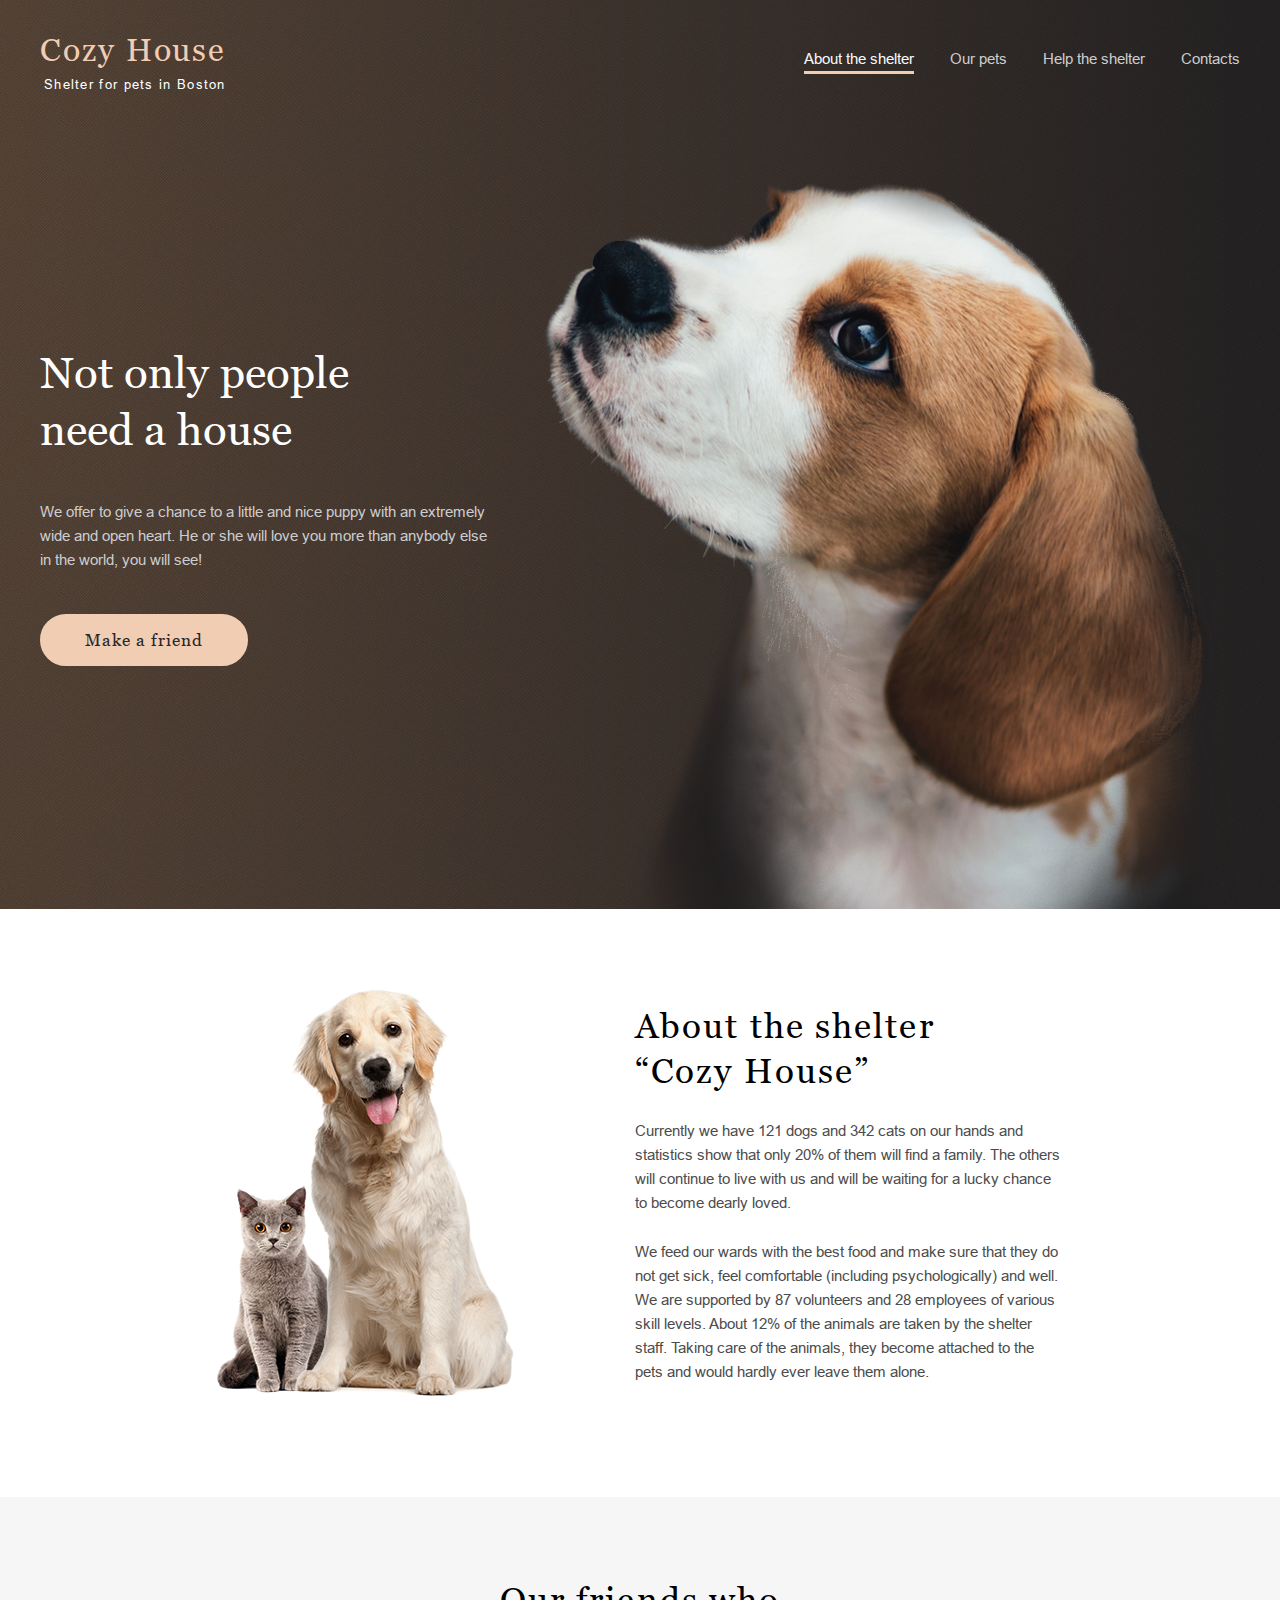
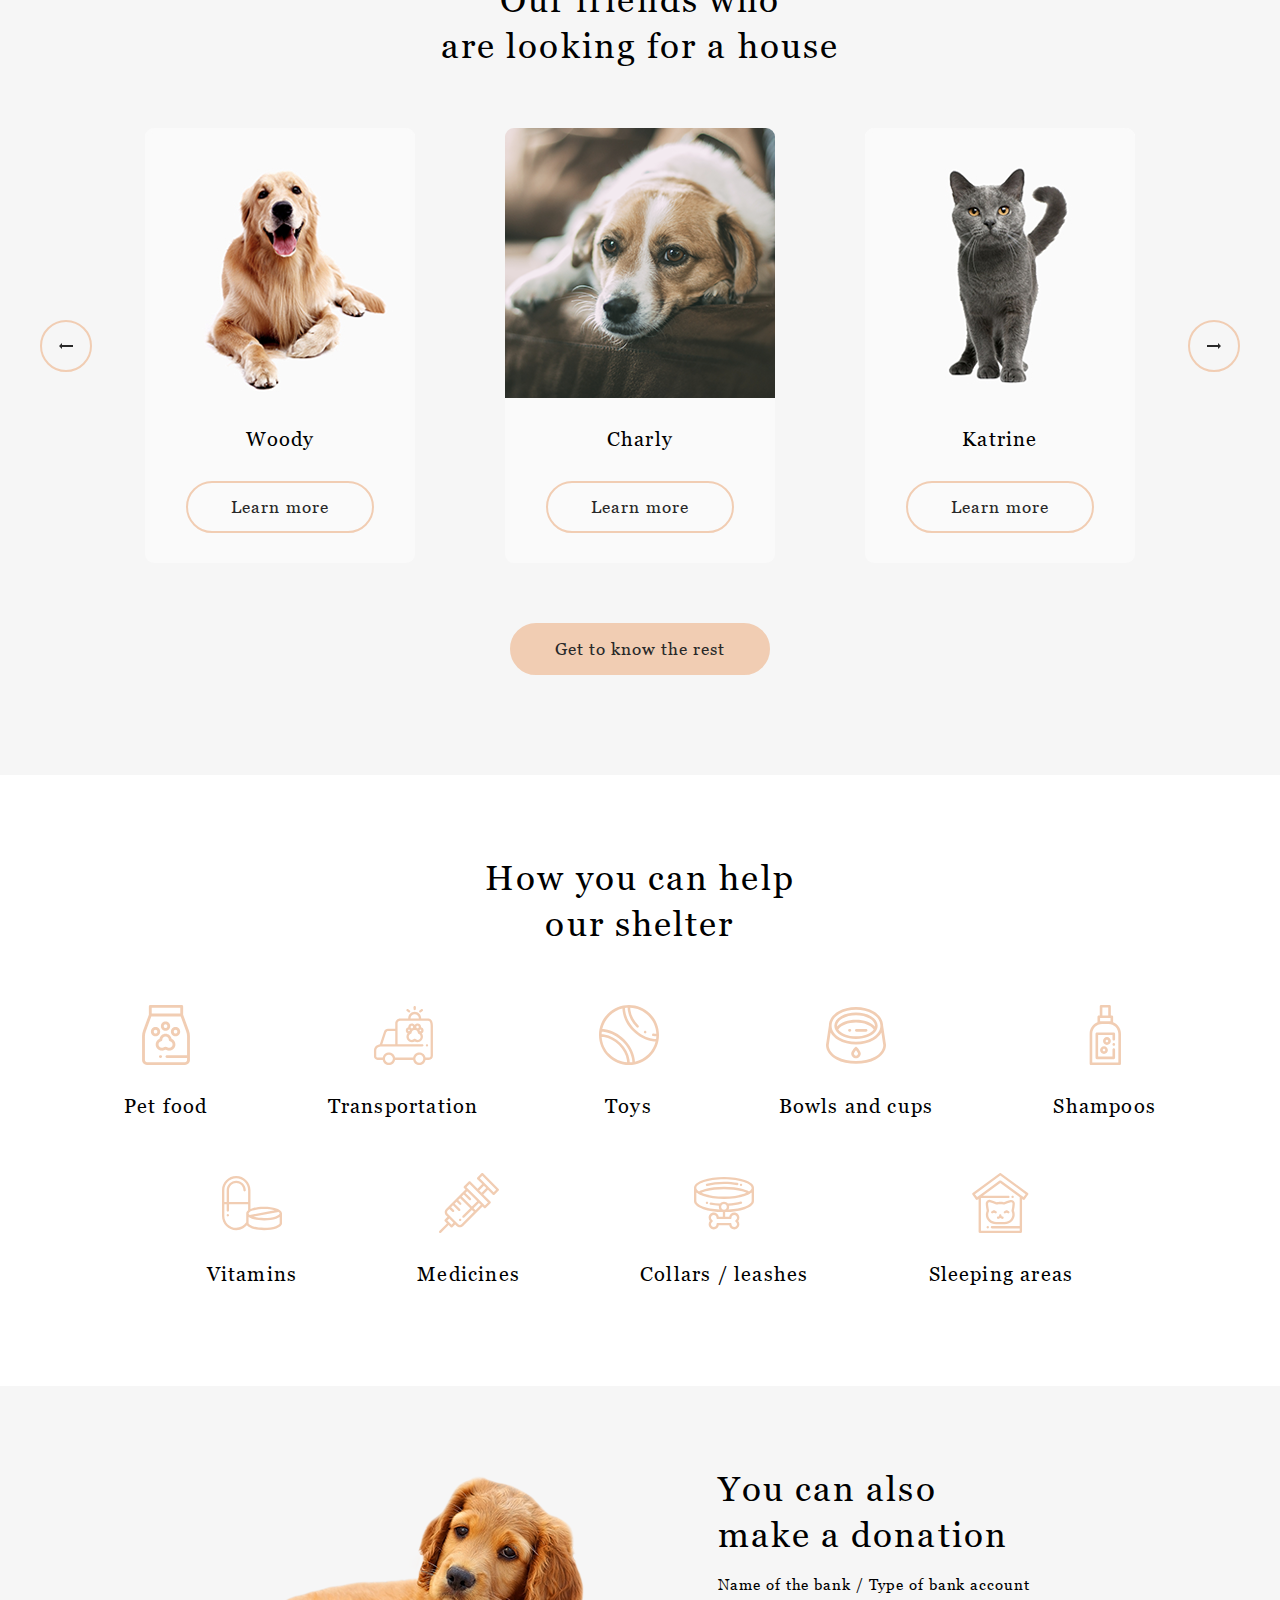
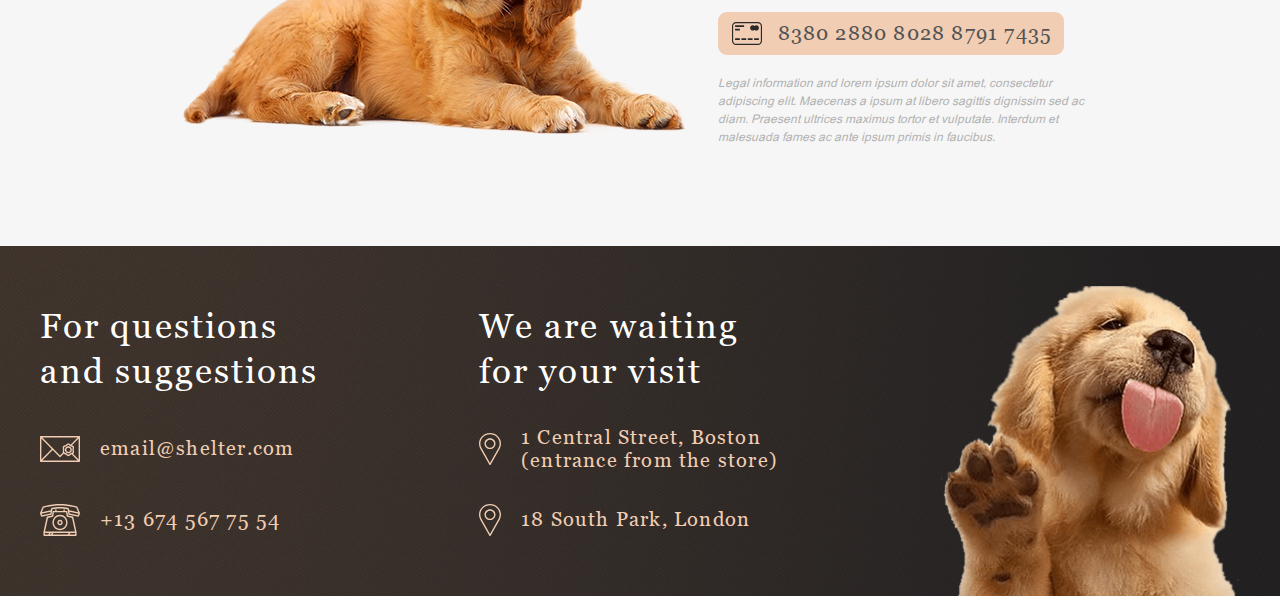
==== commit d27ff44c: "feat: add pagination" ====
--- a/main/index.html
+++ b/main/index.html
@@ -273,53 +273,7 @@
       </div>
     </footer>
 
-    <div id="modal" class="modal">
-      <!--  <div class="modal__content">
-        <button class="modal__button">
-          <svg width="12" height="12" viewBox="0 0 12 12" fill="none" xmlns="http://www.w3.org/2000/svg">
-            <path fill-rule="evenodd" clip-rule="evenodd"
-              d="M7.42618 6.00003L11.7046 1.72158C12.0985 1.32775 12.0985 0.689213 11.7046 0.295433C11.3108 -0.0984027 10.6723 -0.0984027 10.2785 0.295433L5.99998 4.57394L1.72148 0.295377C1.32765 -0.098459 0.68917 -0.098459 0.295334 0.295377C-0.0984448 0.689213 -0.0984448 1.32775 0.295334 1.72153L4.57383 5.99997L0.295334 10.2785C-0.0984448 10.6723 -0.0984448 11.3108 0.295334 11.7046C0.68917 12.0985 1.32765 12.0985 1.72148 11.7046L5.99998 7.42612L10.2785 11.7046C10.6723 12.0985 11.3108 12.0985 11.7046 11.7046C12.0985 11.3108 12.0985 10.6723 11.7046 10.2785L7.42618 6.00003Z"
-              fill="#292929" />
-          </svg>
-        </button>
-
-        <div class="modal__image">
-          <img src="../assets/img/pets-jennifer.jpg" alt="" />
-        </div>
-
-        <div class="modal__info">
-          <div>
-            <div class="modal__title">Jennifer</div>
-            <div class="modal__subtitle">Dog - Labrador</div>
-          </div>
-
-          <div class="modal__description">
-            Jennifer is a sweet 2 months old Labrador that is patiently waiting to find a new forever home. This girl
-            really enjoys being able to go outside to run and play, but won't hesitate to play up a storm in the house
-            if she has all of her favorite toys.
-          </div>
-
-          <ul class="modal__specifications">
-            <li class="modal__specifications-text">
-              <span>Age: </span>
-              <span> 2 months </span>
-            </li>
-            <li class="modal__specifications-text">
-              <span>Inoculations: </span>
-              <span>none</span>
-            </li>
-            <li class="modal__specifications-text">
-              <span>Diseases:</span>
-              <span>none</span>
-            </li>
-            <li class="modal__specifications-text">
-              <span>Parasites:</span>
-              <span>none</span>
-            </li>
-          </ul>
-        </div>
-      </div> -->
-    </div>
+    <div id="modal" class="modal"></div>
   </div>
 
   <script src="index.js"></script>
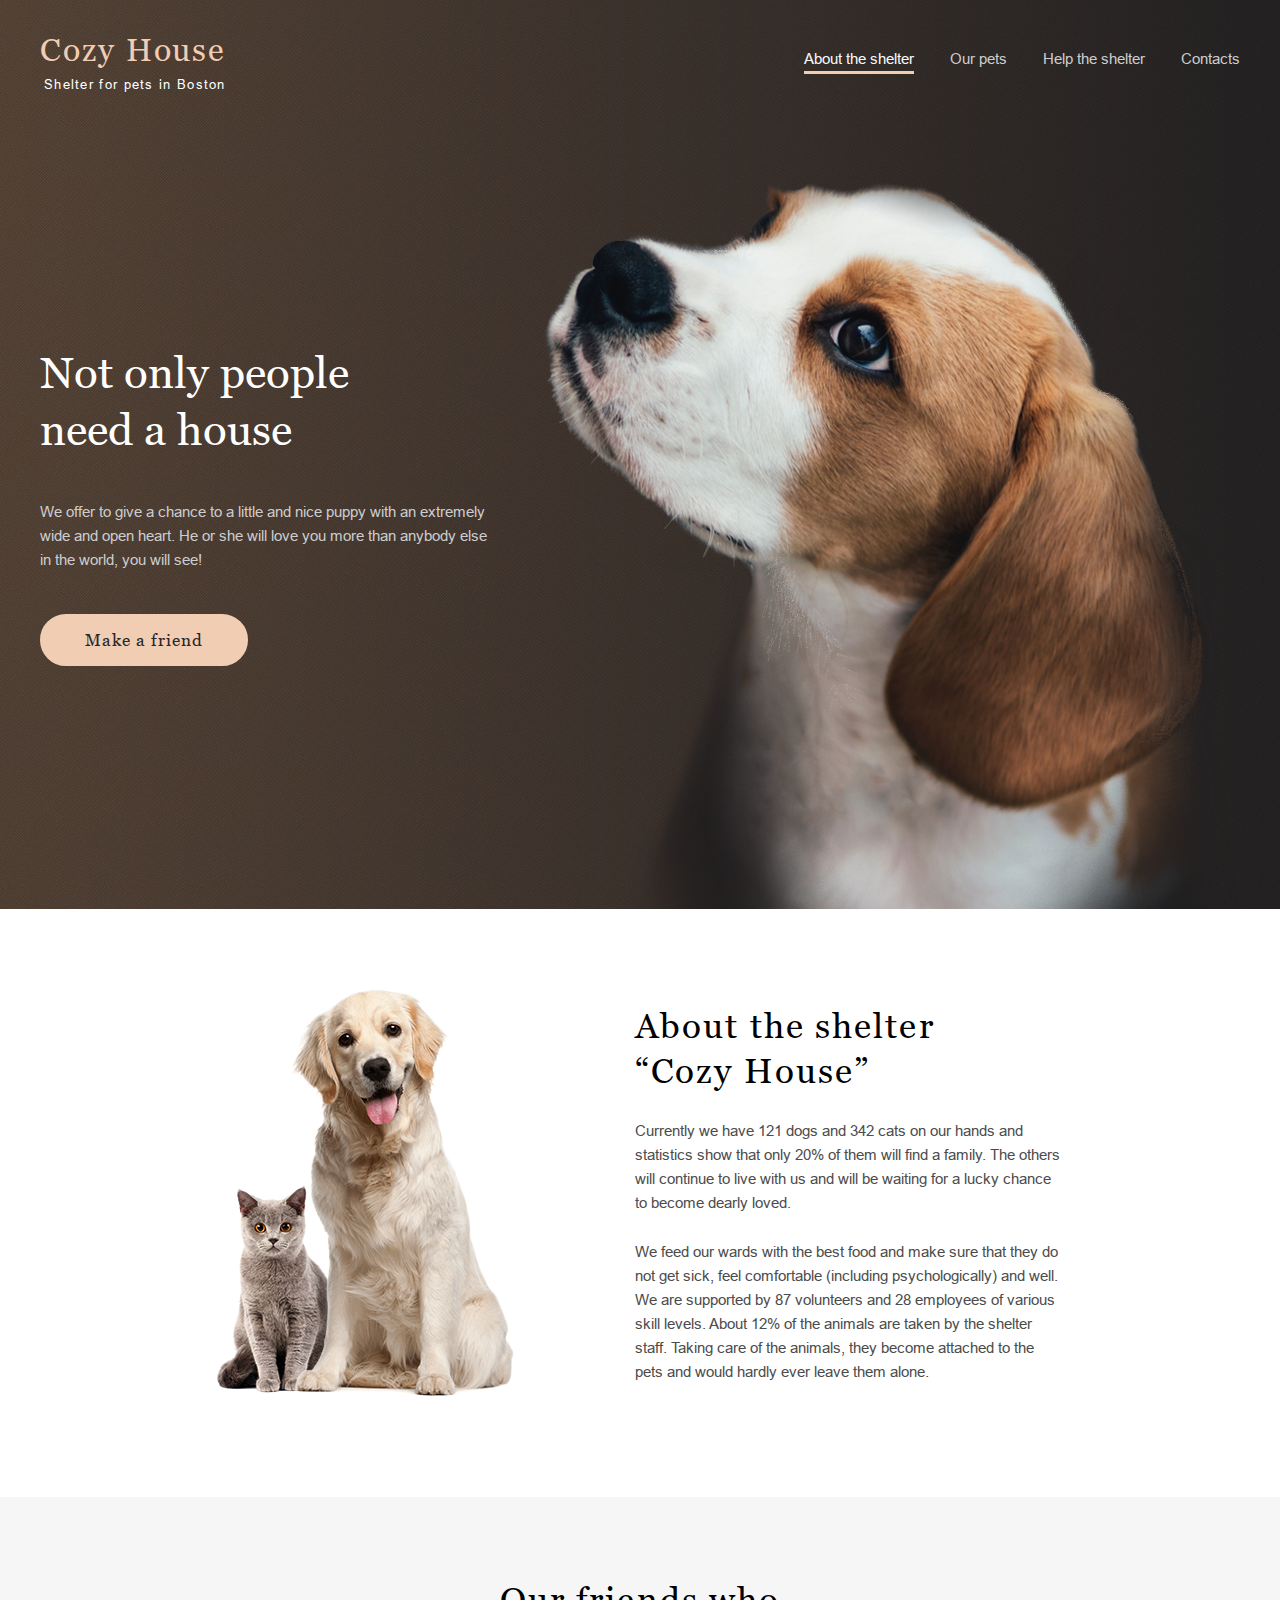
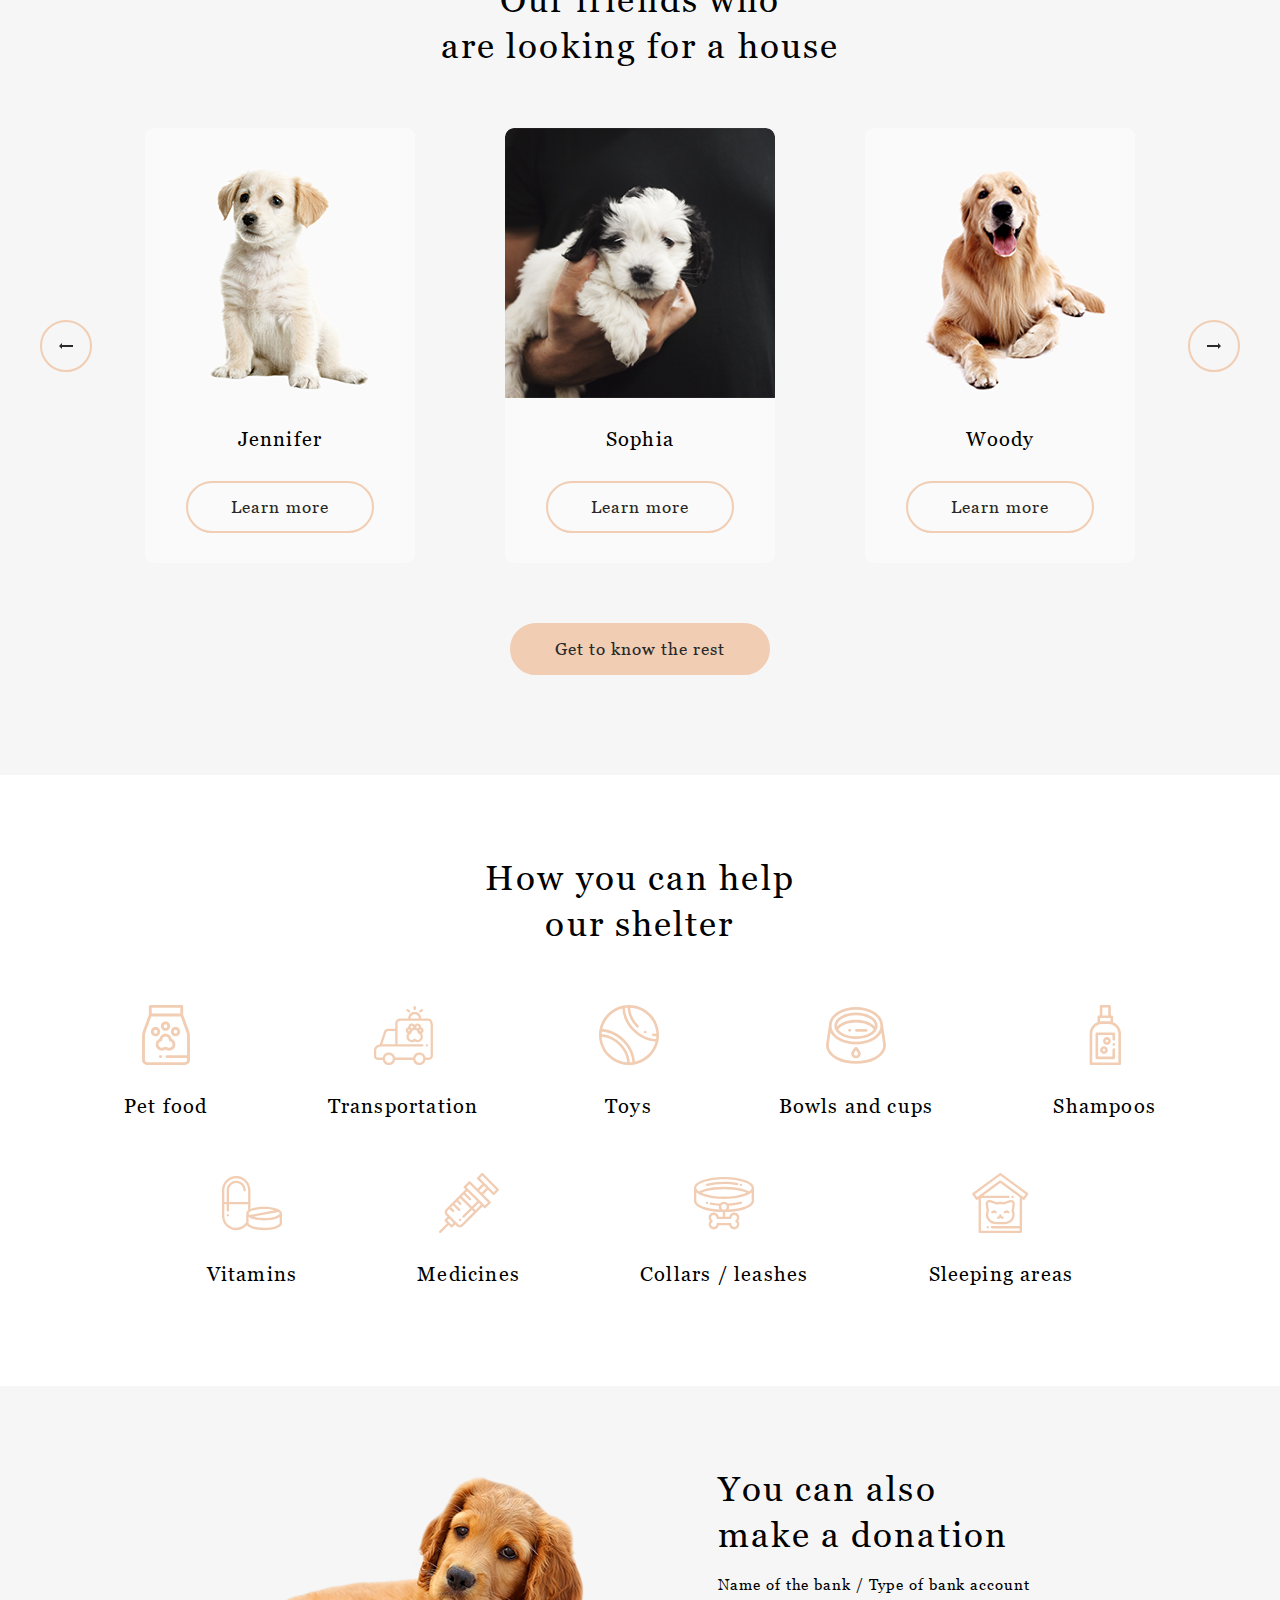
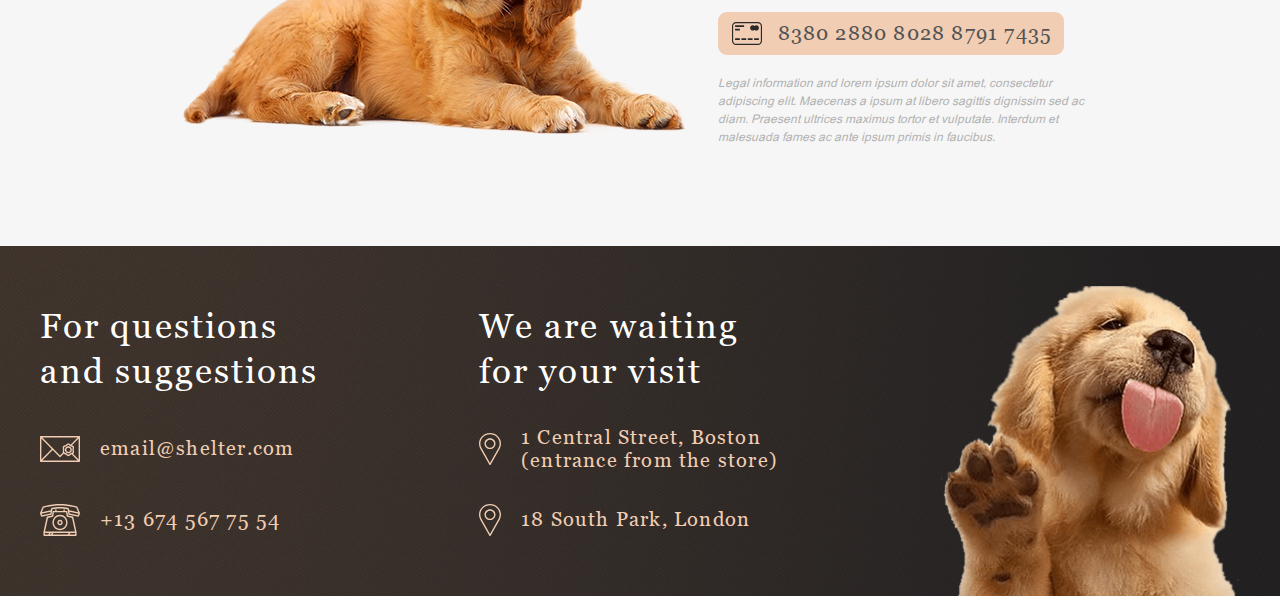
==== commit ca11dd54: "refactor: pagination" ====
--- a/main/index.html
+++ b/main/index.html
@@ -276,7 +276,7 @@
     <div id="modal" class="modal"></div>
   </div>
 
-  <script src="index.js"></script>
+  <script src="../js/index.js"></script>
   <script type="module" src="../js/burger.js"></script>
   <script type="module" src="../js/slider.js"></script>
   <script type="module" src="../js/pets.js"></script>
--- a/assets/style.css
+++ b/assets/style.css
@@ -458,6 +458,7 @@
   right: 0;
   left: 0;
   bottom: 0;
+  z-index: 9;
 
   background-color: #29292999;
 }
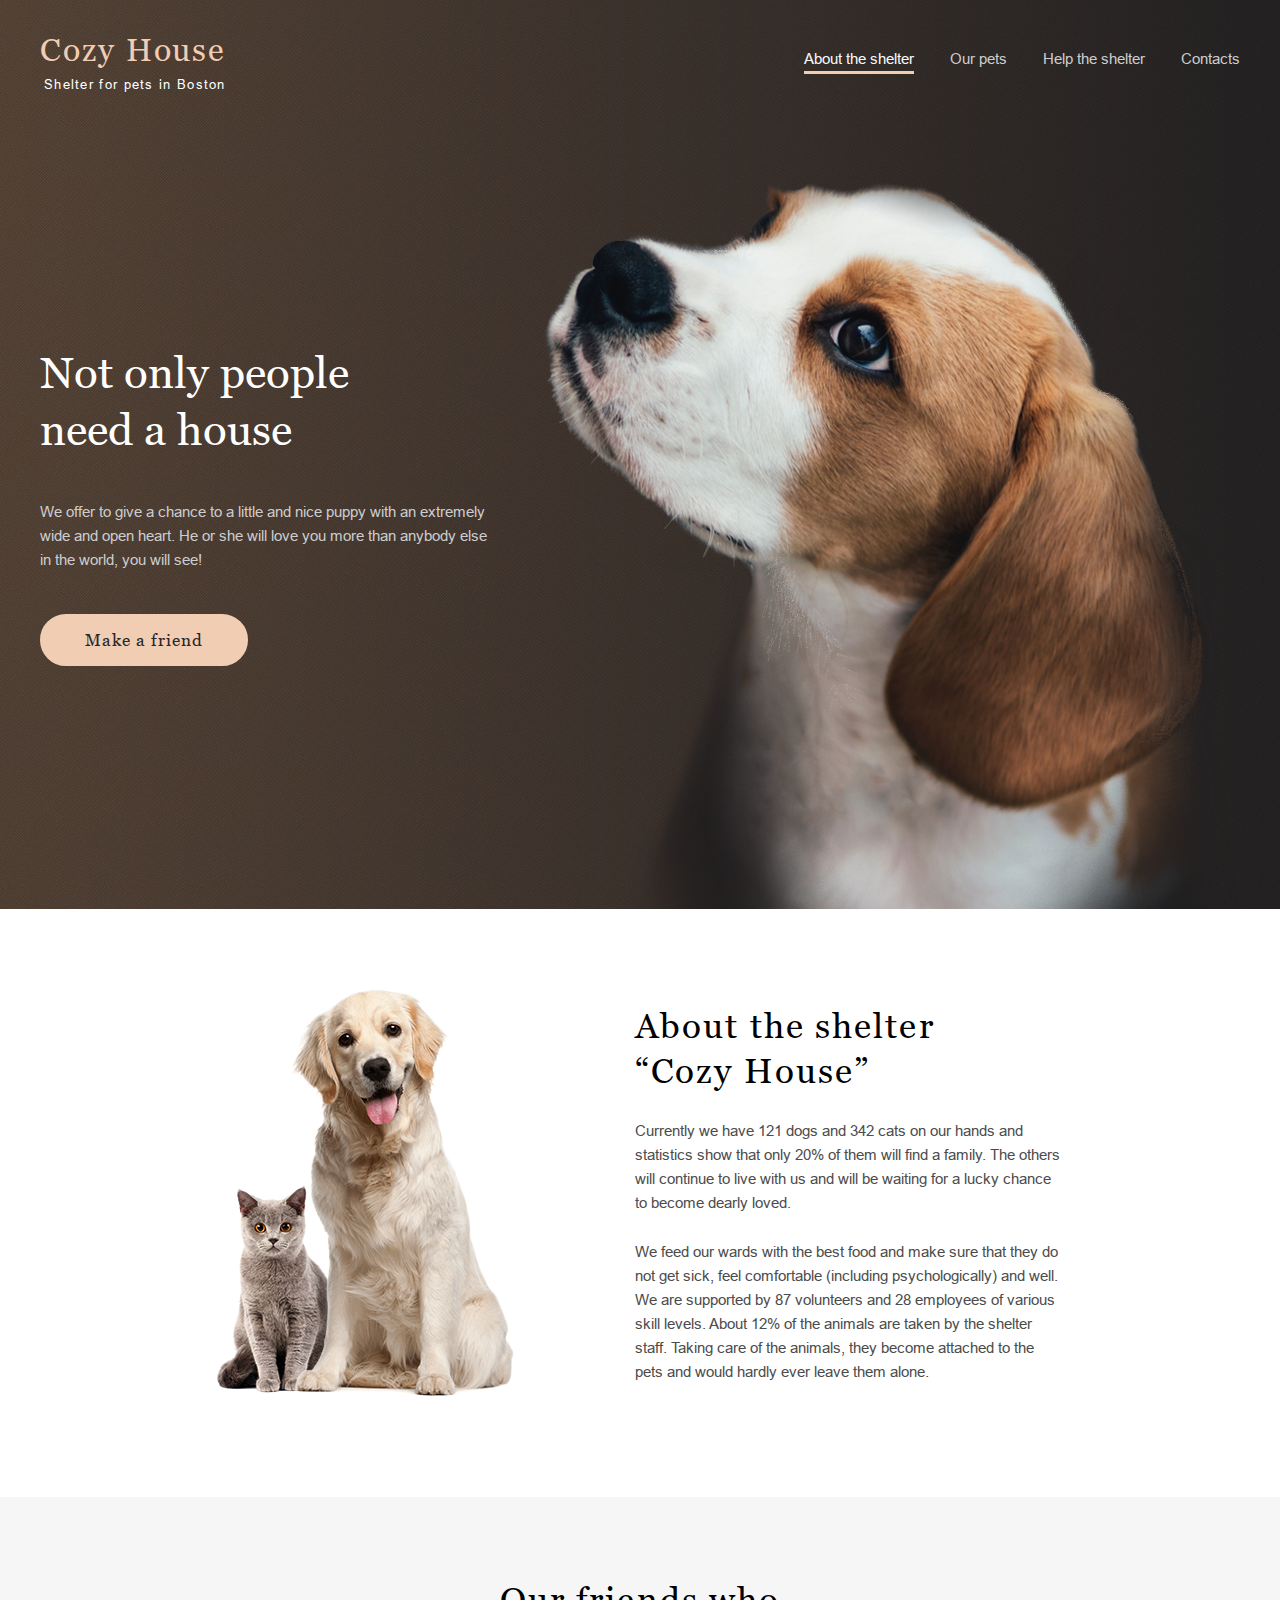
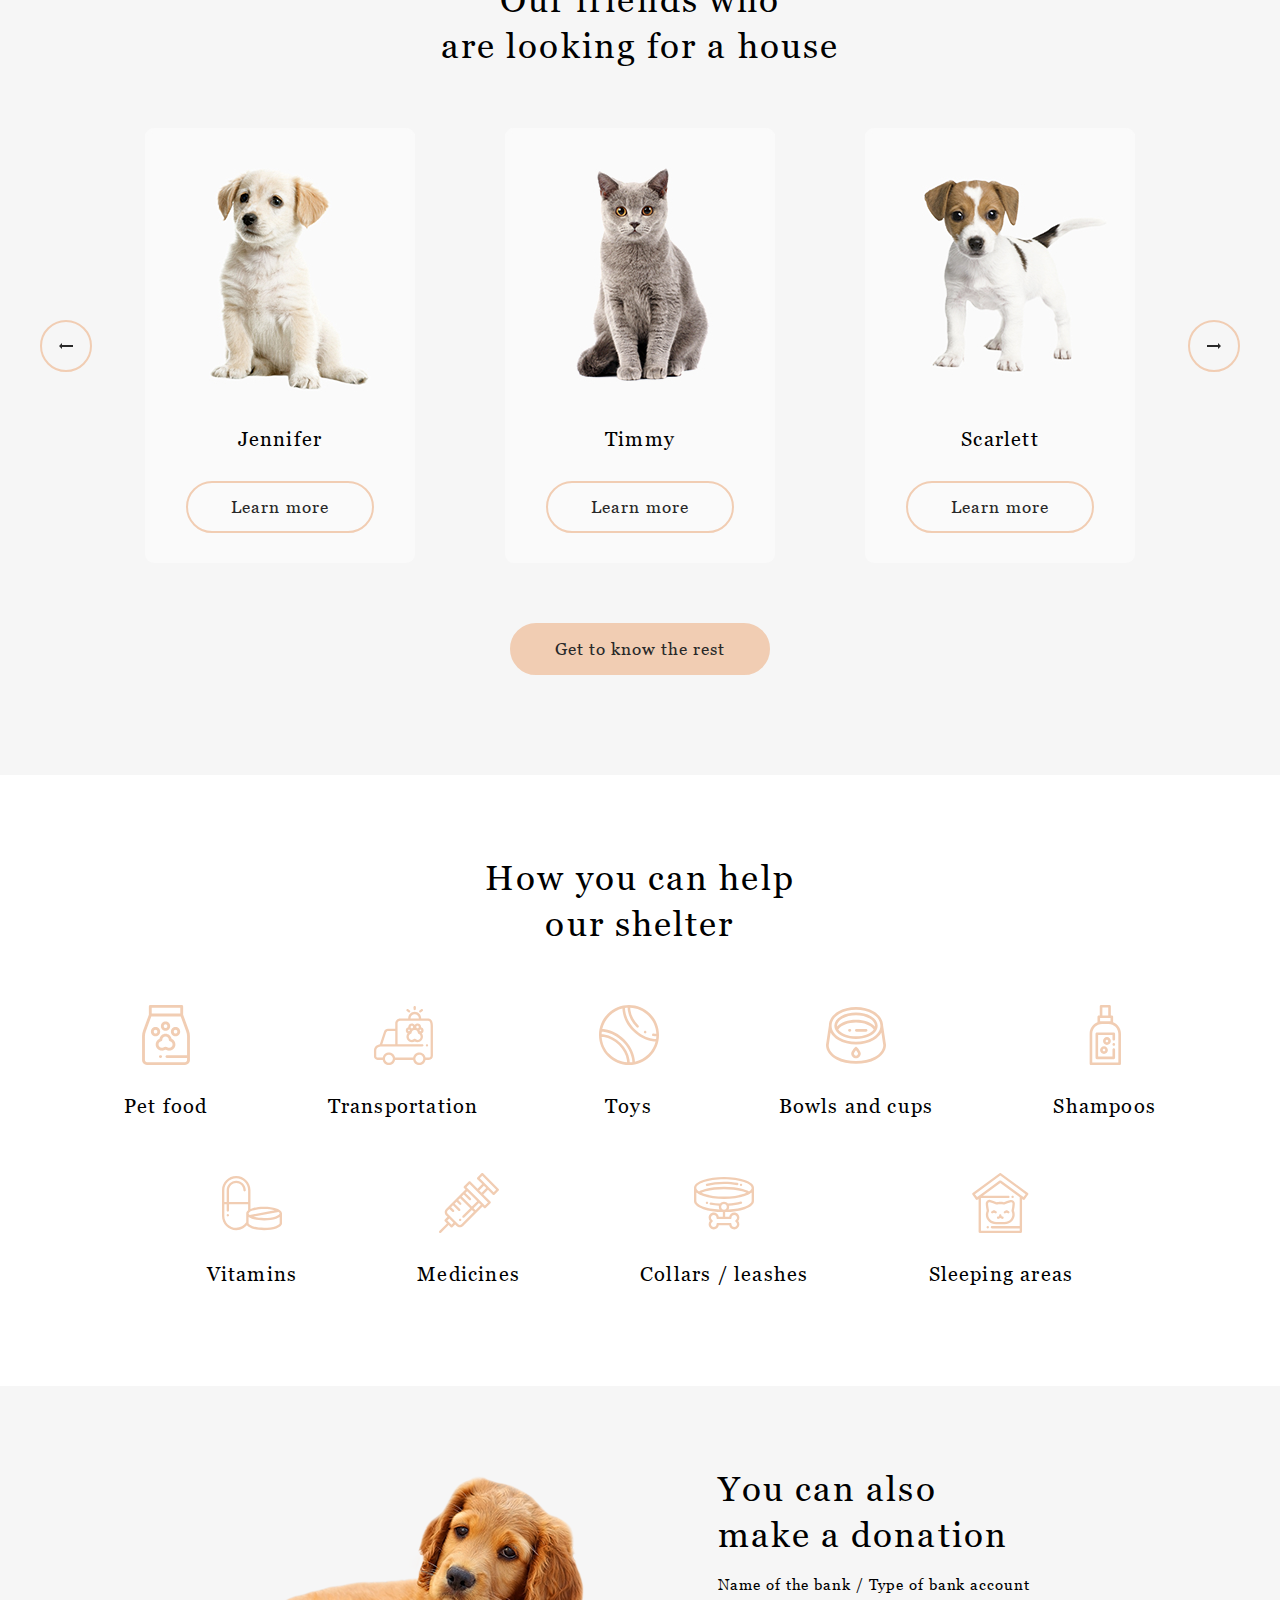
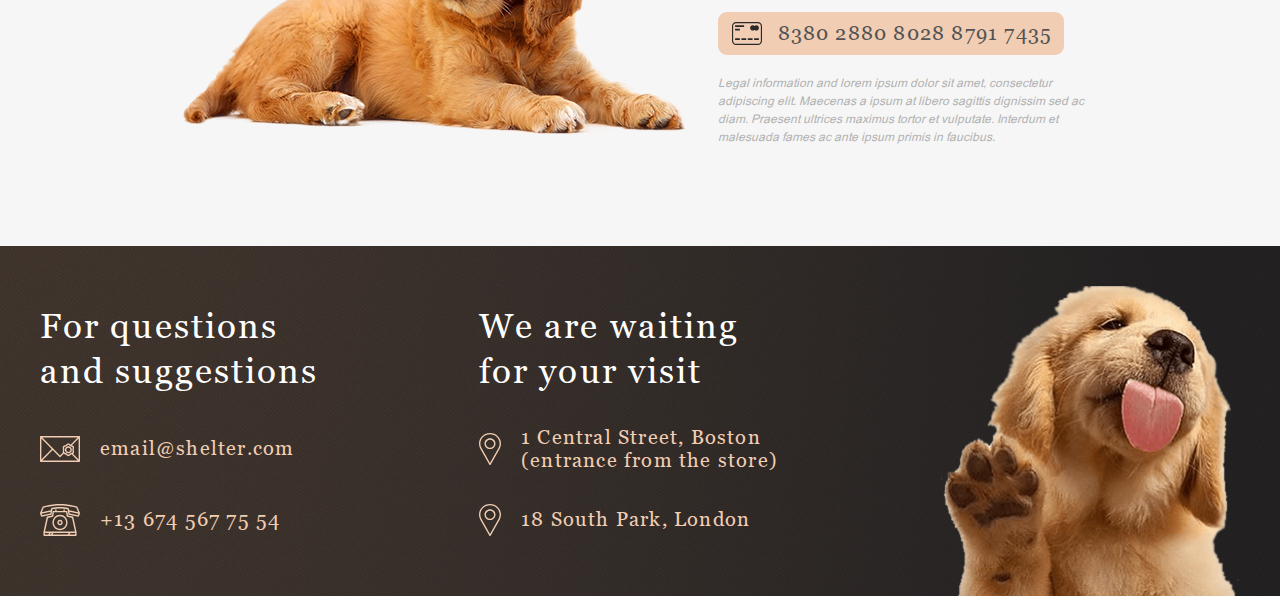
==== commit 660341f4: "refactor: minor edits" ====
--- a/main/index.html
+++ b/main/index.html
@@ -6,7 +6,6 @@
   <meta name="viewport" content="width=device-width, initial-scale=1.0" />
   <link rel="shortcut icon" href="../assets/favicon.ico" type="image/x-icon" />
   <link rel="stylesheet" href="../assets/style.css" />
-  <link rel="stylesheet" href="../assets/modal.css" />
   <link rel="stylesheet" href="style.css" />
 
   <title>Cozy House - Main</title>
--- a/assets/style.css
+++ b/assets/style.css
@@ -1,3 +1,5 @@
+@import url('modal.css');
+
 @font-face {
   font-family: 'Arial';
   src: url('./fonts/arial/arial-regular.ttf');
--- a/main/style.css
+++ b/main/style.css
@@ -346,6 +346,8 @@
 .slider__slide {
   justify-content: center;
   gap: 90px;
+
+  flex-shrink: 0;
 }
 
 .slider__arrow--direction-left {
